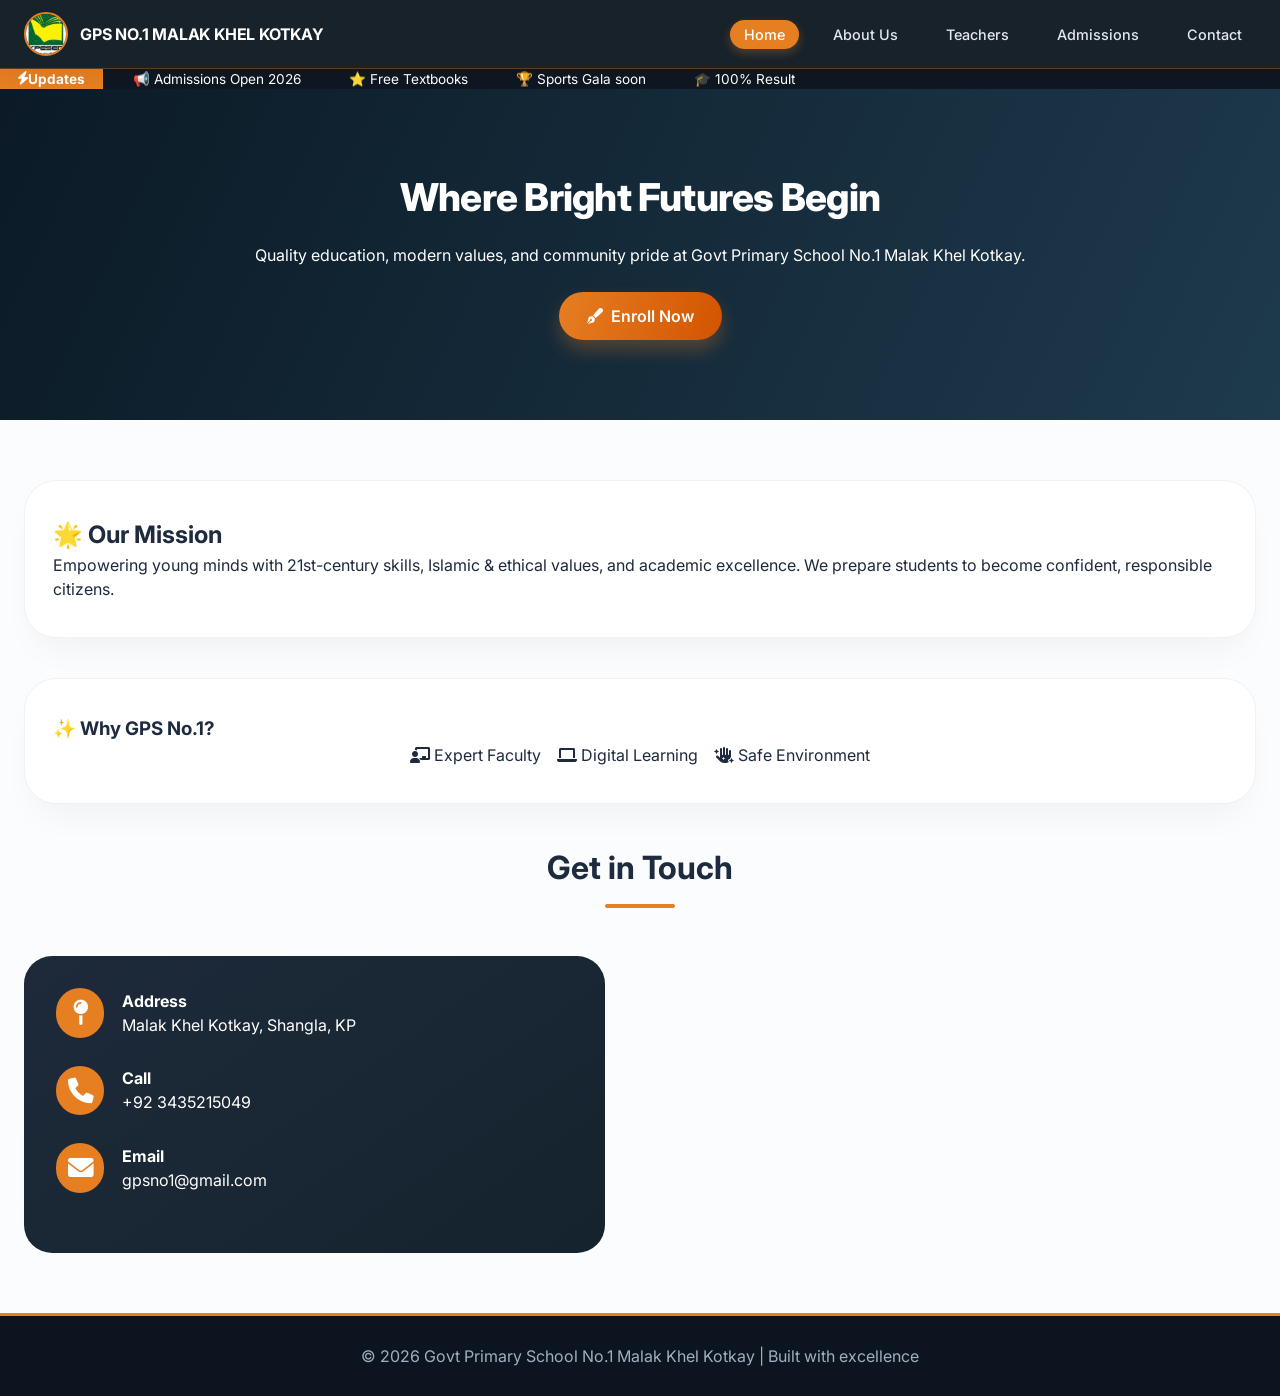
==== index.html @ 8ffb6d35 "Add files via upload" ====
<!DOCTYPE html>
<html lang="en">
<head>
    <meta charset="UTF-8">
    <meta name="viewport" content="width=device-width, initial-scale=1.0, viewport-fit=cover">
    <title>GPS No.1 Malak Khel | Home</title>
    <link rel="stylesheet" href="style.css">
    <link rel="stylesheet" href="https://cdnjs.cloudflare.com/ajax/libs/font-awesome/6.0.0/css/all.min.css">
</head>
<body>

<nav class="navbar">
    <div class="logo-flex">
        <img src="logo.png" alt="Logo" class="logo-img" onerror="this.src='https://placehold.co/45x45?text=GPS'">
        <span class="logo-text">GPS NO.1 MALAK KHEL KOTKAY</span>
    </div>
    <div class="mobile-toggle" onclick="toggleMenu()"><i class="fas fa-bars"></i></div>
    <ul class="nav-links" id="navMenu">
        <li class="active"><a href="index.html">Home</a></li>
        <li><a href="about.html">About Us</a></li>
        <li><a href="teachers.html">Teachers</a></li>
        <li><a href="admission.html">Admissions</a></li>
        <li><a href="#contact">Contact</a></li>
    </ul>
</nav>

<div class="ticker-wrap"><div class="ticker-title"><i class="fas fa-bolt"></i> Updates</div><div class="ticker-content"><div class="ticker-text"><span>📢 Admissions Open 2026</span><span>⭐ Free Textbooks</span><span>🏆 Sports Gala soon</span><span>🎓 100% Result</span></div></div></div>

<header class="hero-global">
    <h1>Where Bright Futures Begin</h1>
    <p>Quality education, modern values, and community pride at Govt Primary School No.1 Malak Khel Kotkay.</p>
    <a href="admission.html" class="cta-btn"><i class="fas fa-pen-fancy"></i> Enroll Now</a>
</header>

<main class="section-container">
    <div class="welcome-box"><h2>🌟 Our Mission</h2><p>Empowering young minds with 21st-century skills, Islamic & ethical values, and academic excellence. We prepare students to become confident, responsible citizens.</p></div>
    <div class="welcome-box"><h3>✨ Why GPS No.1?</h3><div style="display:flex; flex-wrap:wrap; gap:16px; justify-content:center"><p><i class="fas fa-chalkboard-user"></i> Expert Faculty</p><p><i class="fas fa-laptop"></i> Digital Learning</p><p><i class="fas fa-hand-sparkles"></i> Safe Environment</p></div></div>

    <section id="contact"><h2 class="section-title">Get in Touch</h2>
    <div class="contact-container">
        <div class="contact-info"><div class="info-item"><i class="fas fa-map-pin"></i><div><h4>Address</h4><p>Malak Khel Kotkay, Shangla, KP</p></div></div><div class="info-item"><i class="fas fa-phone"></i><div><h4>Call</h4><p>+92 3435215049</p></div></div><div class="info-item"><i class="fas fa-envelope"></i><div><h4>Email</h4><p>gpsno1@gmail.com</p></div></div></div>
        <div class="contact-map"><iframe src="https://maps.google.com/maps?q=Malak%20Khel%20Kotkay,%20Shangla&t=&z=13&output=embed" width="100%" height="100%" style="border:0;" loading="lazy"></iframe></div>
    </div></section>
</main>
<footer><p>© 2026 Govt Primary School No.1 Malak Khel Kotkay | Built with excellence</p></footer>
<script>function toggleMenu(){document.getElementById('navMenu').classList.toggle('active');}</script>
</body>
</html>
---- style.css ----
/* ========== GLOBAL RESET & VARIABLES ========== */
@import url('https://fonts.googleapis.com/css2?family=Inter:opsz,wght@14..32,300;14..32,400;14..32,500;14..32,600;14..32,700&display=swap');

* {
    margin: 0;
    padding: 0;
    box-sizing: border-box;
}

body {
    font-family: 'Inter', sans-serif;
    background-color: #fbfcfd;
    color: #1e2a3e;
    line-height: 1.5;
    scroll-behavior: smooth;
}

/* ========== MODERN NAVBAR (STICKY, GLASS) ========== */
.navbar {
    display: flex;
    justify-content: space-between;
    align-items: center;
    background: rgba(15, 25, 35, 0.96);
    backdrop-filter: blur(12px);
    padding: 12px 24px;
    position: sticky;
    top: 0;
    z-index: 1000;
    border-bottom: 1px solid rgba(230, 126, 34, 0.3);
    box-shadow: 0 6px 18px rgba(0,0,0,0.05);
}

.logo-flex {
    display: flex;
    align-items: center;
    gap: 12px;
}

.logo-img {
    height: 44px;
    width: 44px;
    border-radius: 50%;
    object-fit: cover;
    border: 2px solid #e67e22;
    background: white;
}

.logo-text {
    font-weight: 700;
    font-size: 1rem;
    color: white;
    letter-spacing: -0.2px;
}

.nav-links {
    list-style: none;
    display: flex;
    gap: 20px;
}

.nav-links a {
    color: #e2e8f0;
    text-decoration: none;
    font-weight: 500;
    font-size: 0.9rem;
    padding: 6px 14px;
    border-radius: 40px;
    transition: all 0.2s ease;
}

.nav-links a:hover,
.nav-links li.active a {
    background: #e67e22;
    color: white;
    box-shadow: 0 4px 10px rgba(230,126,34,0.3);
}

.mobile-toggle {
    display: none;
    font-size: 1.7rem;
    color: white;
    cursor: pointer;
}

@media (max-width: 780px) {
    .navbar { padding: 12px 20px; }
    .mobile-toggle { display: block; }
    .nav-links {
        display: none;
        flex-direction: column;
        width: 100%;
        background: #0f1922;
        position: absolute;
        top: 68px;
        left: 0;
        padding: 20px;
        gap: 15px;
        border-radius: 0 0 24px 24px;
        backdrop-filter: blur(16px);
        border-top: 1px solid #e67e22;
    }
    .nav-links.active { display: flex; }
    .logo-text { font-size: 0.85rem; }
}

/* ========== GLOBAL HERO ========== */
.hero-global {
    background: linear-gradient(115deg, #0b1a26 0%, #1e3a4d 100%), url('https://images.unsplash.com/photo-1509062522246-3755977927d7?auto=format&fit=crop&w=1350&q=80');
    background-size: cover;
    background-blend-mode: overlay;
    padding: 80px 20px;
    text-align: center;
    color: white;
}

.hero-global h1 {
    font-size: 2.4rem;
    font-weight: 800;
    letter-spacing: -0.02em;
    margin-bottom: 16px;
}

@media (max-width: 640px) {
    .hero-global h1 { font-size: 1.9rem; }
}

/* ========== BUTTONS & CARDS ========== */
.cta-btn {
    display: inline-flex;
    align-items: center;
    gap: 8px;
    background: linear-gradient(105deg, #e67e22, #d35400);
    padding: 12px 28px;
    border-radius: 60px;
    font-weight: 600;
    color: white;
    text-decoration: none;
    margin-top: 25px;
    transition: 0.2s;
    box-shadow: 0 10px 18px rgba(230,126,34,0.3);
}

.cta-btn:hover {
    transform: translateY(-3px);
    box-shadow: 0 20px 25px -8px rgba(230,126,34,0.5);
}

.section-container {
    max-width: 1280px;
    margin: 0 auto;
    padding: 60px 24px;
}

.welcome-box {
    background: white;
    border-radius: 32px;
    padding: 36px 28px;
    box-shadow: 0 20px 35px -12px rgba(0,0,0,0.05);
    margin-bottom: 40px;
    transition: 0.2s;
    border: 1px solid #edf2f7;
}

.section-title {
    font-size: 2rem;
    font-weight: 700;
    text-align: center;
    margin-bottom: 48px;
    position: relative;
}

.section-title:after {
    content: '';
    display: block;
    width: 70px;
    height: 4px;
    background: #e67e22;
    margin: 12px auto 0;
    border-radius: 4px;
}

/* CONTACT */
.contact-container {
    display: flex;
    gap: 30px;
    flex-wrap: wrap;
}
.contact-info {
    flex: 1;
    background: linear-gradient(145deg, #1e2a3a, #15232e);
    padding: 32px;
    border-radius: 28px;
    color: white;
}
.contact-map {
    flex: 1.2;
    border-radius: 28px;
    overflow: hidden;
    min-height: 280px;
}
.info-item {
    display: flex;
    gap: 18px;
    margin-bottom: 28px;
    align-items: center;
}
.info-item i {
    font-size: 1.6rem;
    background: #e67e22;
    padding: 12px;
    border-radius: 60px;
    width: 48px;
    text-align: center;
}

/* TICKER */
.ticker-wrap {
    display: flex;
    background: #0f1722;
    color: white;
    overflow: hidden;
    font-size: 0.85rem;
}
.ticker-title {
    background: #e67e22;
    padding: 0 18px;
    display: flex;
    align-items: center;
    font-weight: bold;
}
.ticker-text {
    white-space: nowrap;
    animation: scrollTicker 22s linear infinite;
    padding-left: 30px;
}
.ticker-text span { margin-right: 48px; }
@keyframes scrollTicker {
    0% { transform: translateX(0); }
    100% { transform: translateX(-50%); }
}

footer {
    background: #0c151f;
    color: #a0afc0;
    text-align: center;
    padding: 28px;
    border-top: 3px solid #e67e22;
}
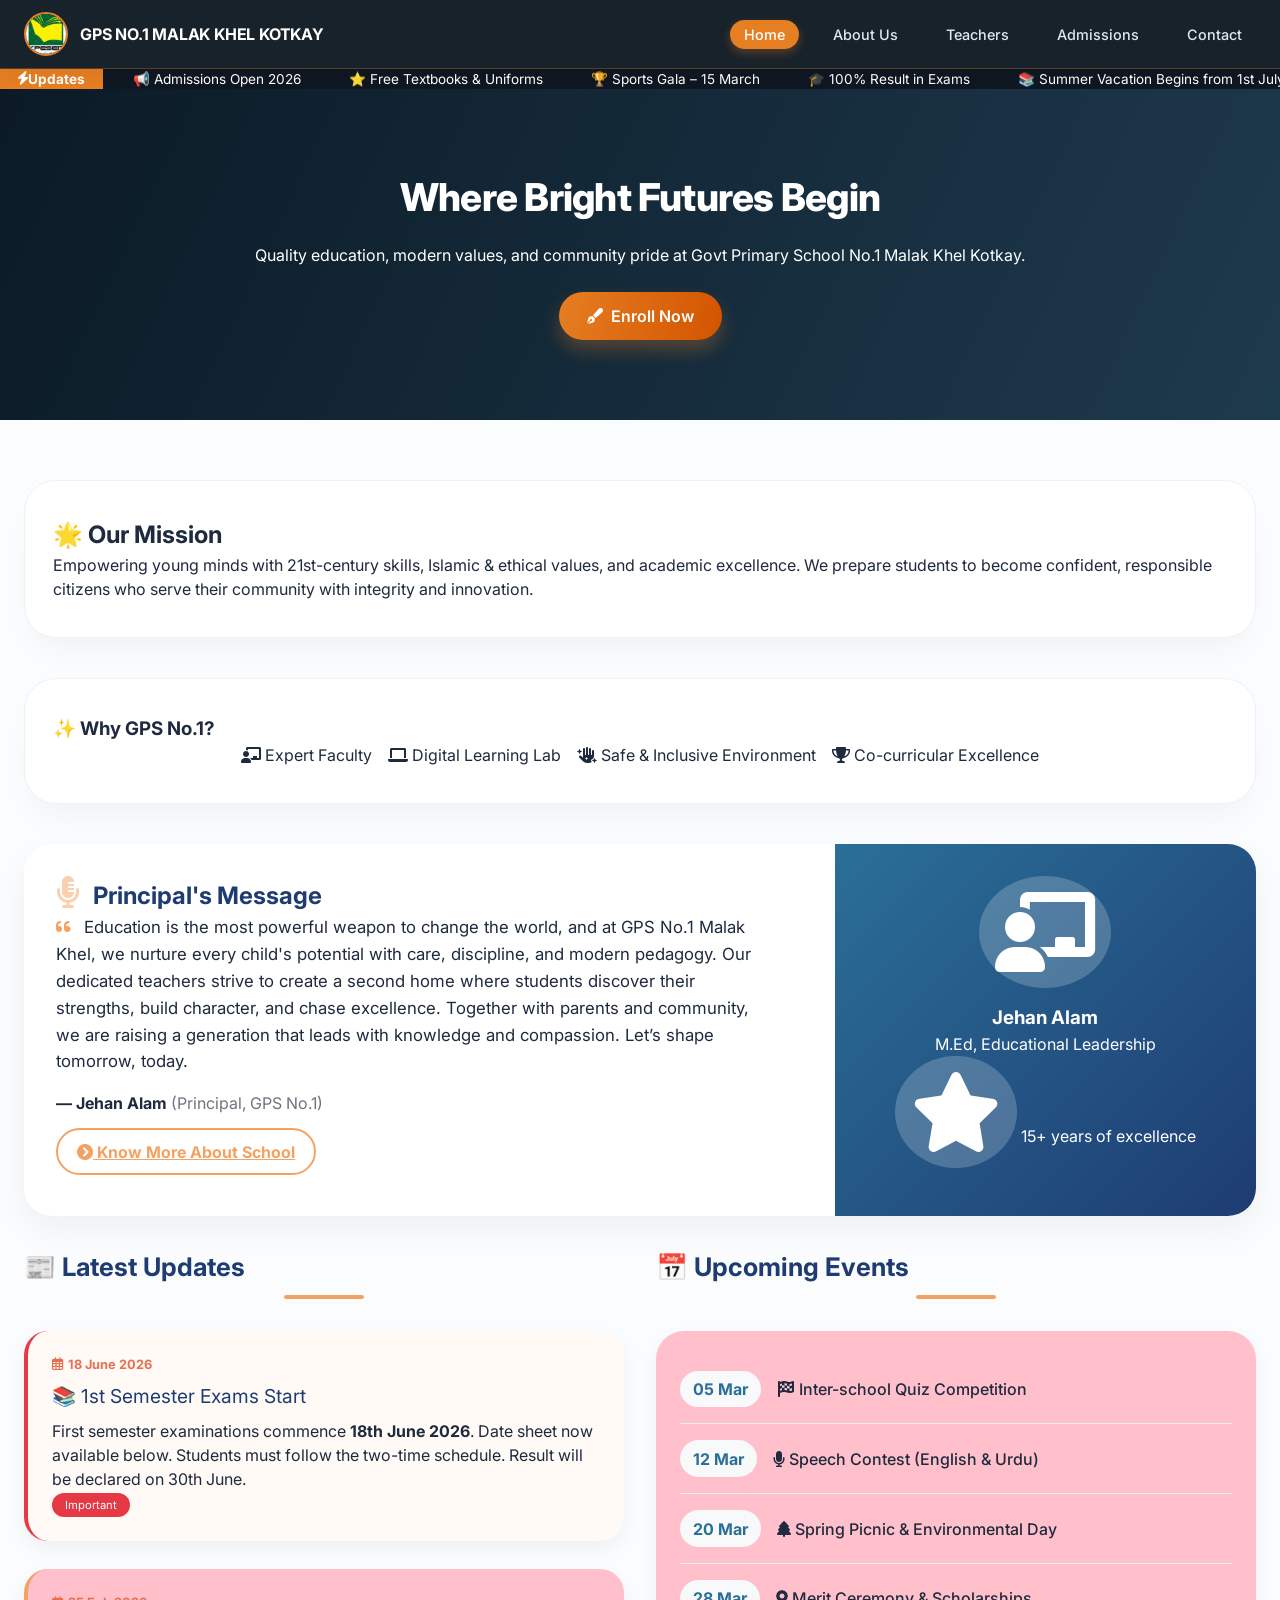
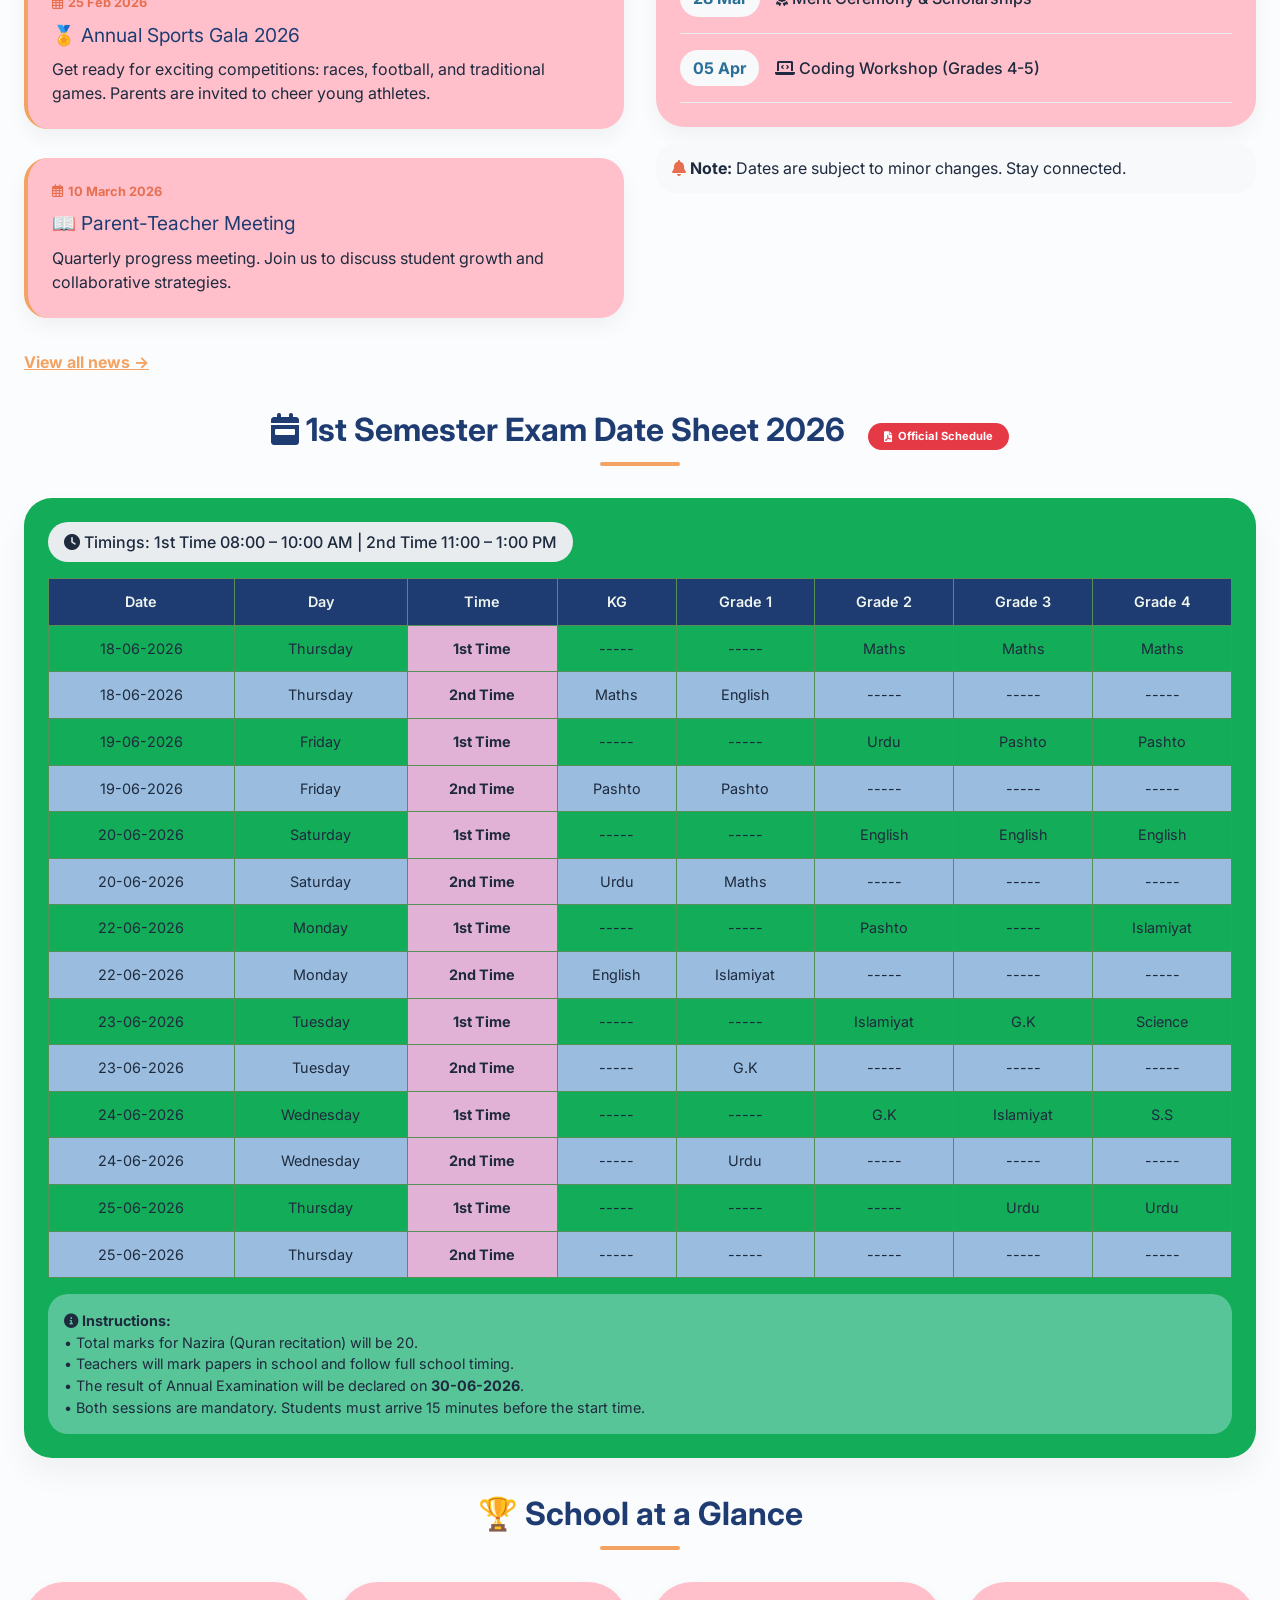
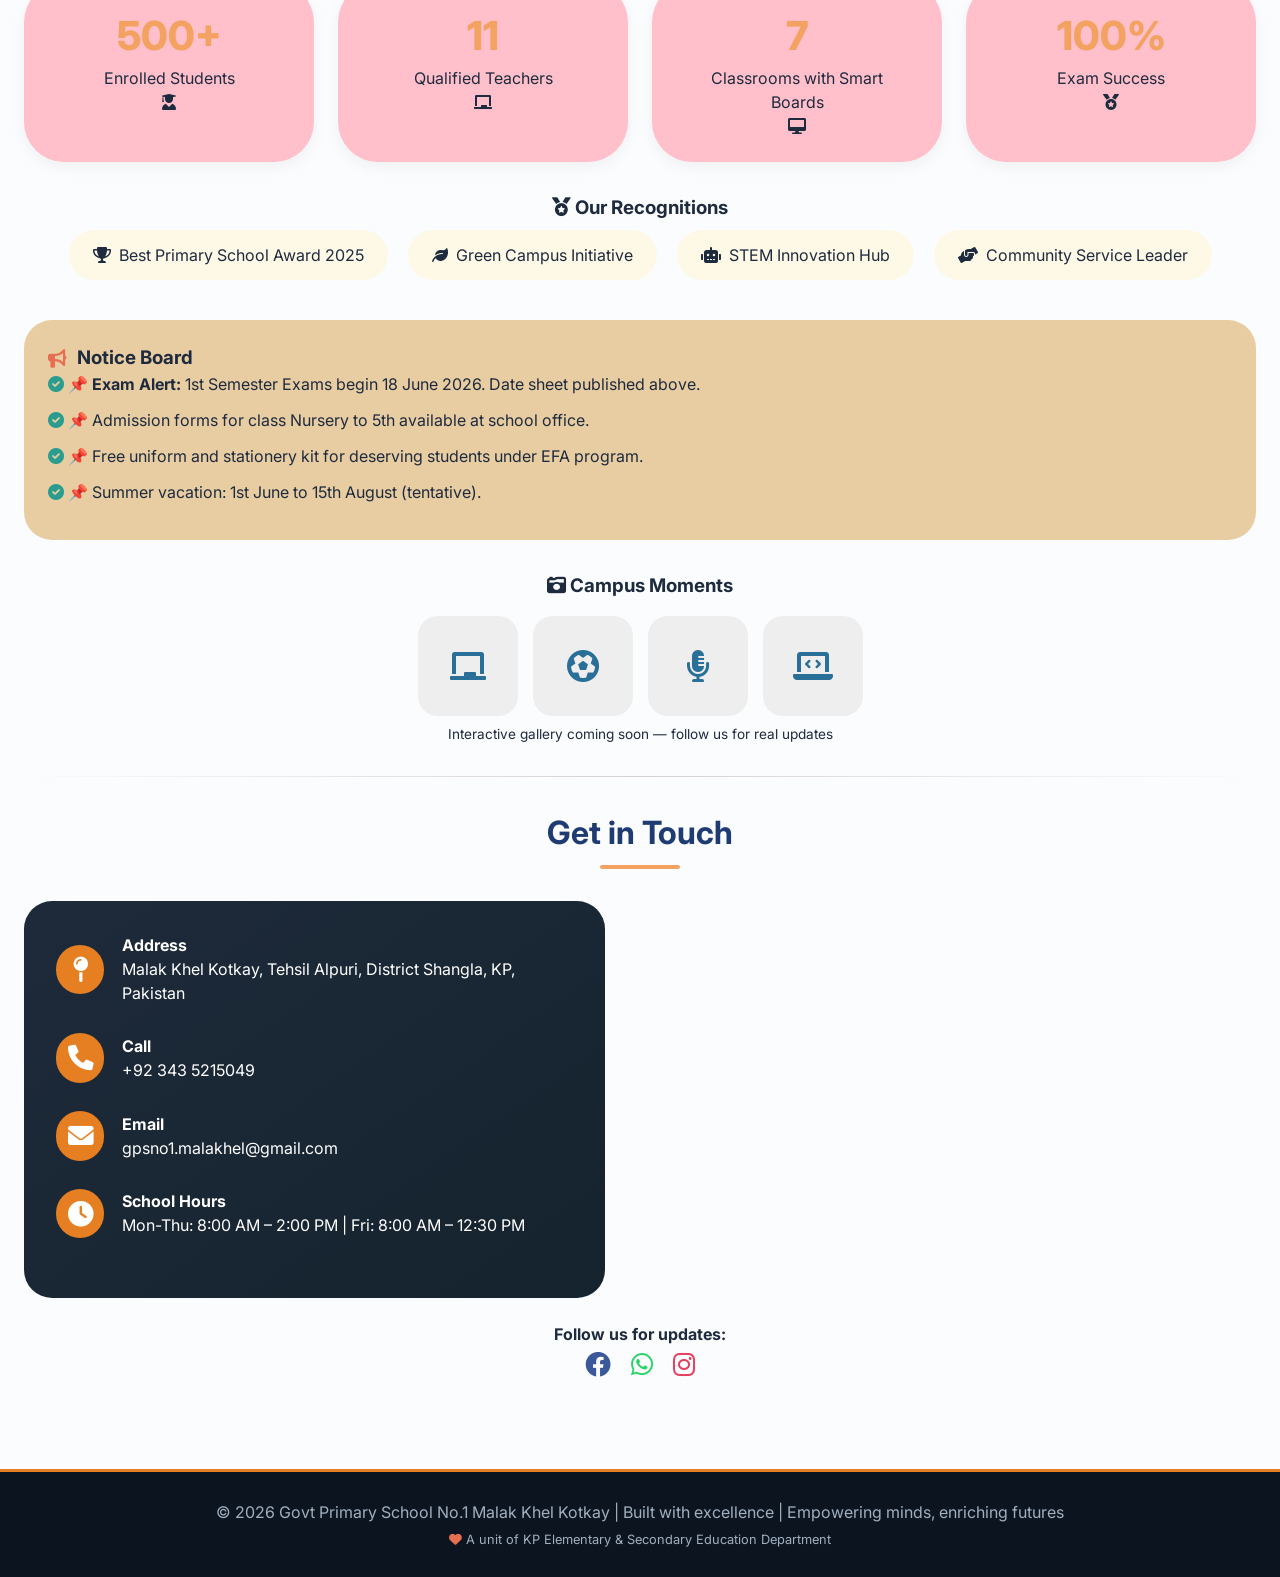
==== commit 5381bfab: "Add files via upload" ====
--- a/index.html
+++ b/index.html
@@ -3,9 +3,245 @@
 <head>
     <meta charset="UTF-8">
     <meta name="viewport" content="width=device-width, initial-scale=1.0, viewport-fit=cover">
-    <title>GPS No.1 Malak Khel | Home</title>
+    <title>GPS No.1 Malak Khel | Date Sheet & Updates</title>
     <link rel="stylesheet" href="style.css">
     <link rel="stylesheet" href="https://cdnjs.cloudflare.com/ajax/libs/font-awesome/6.0.0/css/all.min.css">
+    <style>
+        /* Additional styles to enhance new sections while respecting existing style.css */
+        .section-title {
+            font-size: 2rem;
+            text-align: center;
+            margin-bottom: 2rem;
+            color: #1e3c72;
+            position: relative;
+            padding-bottom: 0.75rem;
+        }
+        .section-title:after {
+            content: '';
+            position: absolute;
+            bottom: 0;
+            left: 50%;
+            transform: translateX(-50%);
+            width: 80px;
+            height: 4px;
+            background: #f4a261;
+            border-radius: 2px;
+        }
+        .principal-grid {
+            display: flex;
+            flex-wrap: wrap;
+            gap: 2rem;
+            background: #fff;
+            border-radius: 28px;
+            box-shadow: 0 15px 35px rgba(0,0,0,0.05);
+            overflow: hidden;
+            margin: 2rem 0;
+        }
+        .principal-message {
+            flex: 2;
+            padding: 2rem;
+        }
+        .principal-img {
+            flex: 1;
+            background: linear-gradient(135deg, #2a6f97, #1e3c72);
+            display: flex;
+            flex-direction: column;
+            align-items: center;
+            justify-content: center;
+            padding: 2rem;
+            text-align: center;
+            color: white;
+        }
+        .principal-img i {
+            font-size: 5rem;
+            margin-bottom: 1rem;
+            background: rgba(255,255,255,0.2);
+            padding: 1rem;
+            border-radius: 50%;
+        }
+        .quote-icon {
+            font-size: 2rem;
+            color: #f4a261;
+            opacity: 0.5;
+            margin-right: 0.5rem;
+        }
+        .news-grid {
+            display: grid;
+            grid-template-columns: repeat(auto-fit, minmax(280px, 1fr));
+            gap: 1.8rem;
+            margin: 2rem 0;
+        }
+        .news-card {
+            background: pink;
+            border-radius: 24px;
+            padding: 1.5rem;
+            box-shadow: 0 8px 20px rgba(0,0,0,0.05);
+            transition: transform 0.2s ease;
+            border-left: 4px solid #f4a261;
+        }
+        .news-card:hover {
+            transform: translateY(-5px);
+        }
+        .news-date {
+            font-size: 0.8rem;
+            color: #e76f51;
+            font-weight: bold;
+            margin-bottom: 0.5rem;
+            display: flex;
+            align-items: center;
+            gap: 0.3rem;
+        }
+        .news-title {
+            font-size: 1.2rem;
+            margin: 0.5rem 0;
+            color: #1e3c72;
+        }
+        .event-list {
+            background: pink;
+            border-radius: 28px;
+            padding: 1.5rem;
+            box-shadow: 0 8px 20px rgba(0,0,0,0.05);
+        }
+        .event-item {
+            display: flex;
+            gap: 1rem;
+            padding: 1rem 0;
+            border-bottom: 1px solid #e9ecef;
+            align-items: center;
+        }
+        .event-date {
+            min-width: 70px;
+            background: #f8f9fa;
+            padding: 0.4rem 0.8rem;
+            border-radius: 40px;
+            font-weight: bold;
+            color: #2a6f97;
+            text-align: center;
+        }
+        .event-name {
+            font-weight: 500;
+        }
+        .stats-container {
+            display: flex;
+            flex-wrap: wrap;
+            justify-content: space-around;
+            gap: 1.5rem;
+            margin: 2rem 0;
+            text-align: center;
+        }
+        .stat-card {
+            background: pink;
+            border-radius: 40px;
+            padding: 1.5rem 2rem;
+            flex: 1;
+            min-width: 140px;
+            box-shadow: 0 5px 15px rgba(0,0,0,0.05);
+            transition: all 0.2s;
+        }
+        .stat-number {
+            font-size: 2.5rem;
+            font-weight: 800;
+            color: #f4a261;
+        }
+        .achievements-badge {
+            background: #fef9e6;
+            padding: 0.8rem 1.5rem;
+            border-radius: 60px;
+            display: inline-flex;
+            align-items: center;
+            gap: 0.5rem;
+            margin: 0.5rem;
+        }
+        .two-columns {
+            display: grid;
+            grid-template-columns: 1fr 1fr;
+            gap: 2rem;
+            margin: 2rem 0;
+        }
+        @media (max-width: 768px) {
+            .two-columns {
+                grid-template-columns: 1fr;
+            }
+            .principal-grid {
+                flex-direction: column;
+            }
+            .stat-card {
+                padding: 1rem;
+            }
+        }
+        .btn-outline {
+            background: transparent;
+            border: 2px solid #f4a261;
+            color: #f4a261;
+            padding: 0.6rem 1.2rem;
+            border-radius: 40px;
+            font-weight: bold;
+            transition: 0.2s;
+            display: inline-block;
+            margin-top: 0.8rem;
+        }
+        .btn-outline:hover {
+            background: #f4a261;
+            color: white;
+        }
+        hr.divider {
+            margin: 2rem 0;
+            border: 0;
+            height: 1px;
+            background: linear-gradient(to right, transparent, #d6d0d0, transparent);
+        }
+        /* Date Sheet Table Styles */
+        .datesheet-container {
+            background: rgb(19, 172, 88);
+            border-radius: 28px;
+            padding: 1.5rem;
+            box-shadow: 0 15px 30px rgba(0,0,0,0.05);
+            overflow-x: auto;
+            margin: 2rem 0;
+        }
+        .datesheet-table {
+            width: 100%;
+            border-collapse: collapse;
+            font-size: 0.9rem;
+            min-width: 700px;
+        }
+        .datesheet-table th, .datesheet-table td {
+            border: 1px solid #539156;
+            padding: 12px 8px;
+            text-align: center;
+            vertical-align: middle;
+        }
+        .datesheet-table th {
+            background: #1e3c72;
+            color: rgb(239, 245, 239);
+            font-weight: 600;
+        }
+        .datesheet-table tr:nth-child(even) {
+            background: #99bcdf;
+        }
+        .time-slot {
+            background: #e2b2d6;
+            font-weight: bold;
+        }
+        .exam-note {
+            background: #58c598;
+            padding: 1rem;
+            border-radius: 20px;
+            margin-top: 1rem;
+            font-size: 0.9rem;
+        }
+        .pdf-badge {
+            display: inline-flex;
+            align-items: center;
+            gap: 6px;
+            background: #e63946;
+            color: white;
+            padding: 0.3rem 1rem;
+            border-radius: 40px;
+            font-size: 0.7rem;
+            margin-left: 1rem;
+        }
+    </style>
 </head>
 <body>
 
@@ -24,7 +260,8 @@
     </ul>
 </nav>
 
-<div class="ticker-wrap"><div class="ticker-title"><i class="fas fa-bolt"></i> Updates</div><div class="ticker-content"><div class="ticker-text"><span>📢 Admissions Open 2026</span><span>⭐ Free Textbooks</span><span>🏆 Sports Gala soon</span><span>🎓 100% Result</span></div></div></div>
+<!-- Ticker with exam announcement -->
+<div class="ticker-wrap"><div class="ticker-title"><i class="fas fa-bolt"></i> Updates</div><div class="ticker-content"><div class="ticker-text"><span>📢 Admissions Open 2026</span><span>⭐ Free Textbooks & Uniforms</span><span>🏆 Sports Gala – 15 March</span><span>🎓 100% Result in Exams</span><span>📚 Summer Vacation Begins from 1st July 2026 to 31 July 2026</span><span>📝 1st Semester Exams start 18 June 2026</span><span>📅 Date Sheet Released</span></div></div></div>
 
 <header class="hero-global">
     <h1>Where Bright Futures Begin</h1>
@@ -33,16 +270,193 @@
 </header>
 
 <main class="section-container">
-    <div class="welcome-box"><h2>🌟 Our Mission</h2><p>Empowering young minds with 21st-century skills, Islamic & ethical values, and academic excellence. We prepare students to become confident, responsible citizens.</p></div>
-    <div class="welcome-box"><h3>✨ Why GPS No.1?</h3><div style="display:flex; flex-wrap:wrap; gap:16px; justify-content:center"><p><i class="fas fa-chalkboard-user"></i> Expert Faculty</p><p><i class="fas fa-laptop"></i> Digital Learning</p><p><i class="fas fa-hand-sparkles"></i> Safe Environment</p></div></div>
-
-    <section id="contact"><h2 class="section-title">Get in Touch</h2>
-    <div class="contact-container">
-        <div class="contact-info"><div class="info-item"><i class="fas fa-map-pin"></i><div><h4>Address</h4><p>Malak Khel Kotkay, Shangla, KP</p></div></div><div class="info-item"><i class="fas fa-phone"></i><div><h4>Call</h4><p>+92 3435215049</p></div></div><div class="info-item"><i class="fas fa-envelope"></i><div><h4>Email</h4><p>gpsno1@gmail.com</p></div></div></div>
-        <div class="contact-map"><iframe src="https://maps.google.com/maps?q=Malak%20Khel%20Kotkay,%20Shangla&t=&z=13&output=embed" width="100%" height="100%" style="border:0;" loading="lazy"></iframe></div>
-    </div></section>
+    <!-- Mission & Why Us -->
+    <div class="welcome-box"><h2>🌟 Our Mission</h2><p>Empowering young minds with 21st-century skills, Islamic & ethical values, and academic excellence. We prepare students to become confident, responsible citizens who serve their community with integrity and innovation.</p></div>
+    <div class="welcome-box"><h3>✨ Why GPS No.1?</h3><div style="display:flex; flex-wrap:wrap; gap:16px; justify-content:center"><p><i class="fas fa-chalkboard-user"></i> Expert Faculty</p><p><i class="fas fa-laptop"></i> Digital Learning Lab</p><p><i class="fas fa-hand-sparkles"></i> Safe & Inclusive Environment</p><p><i class="fas fa-trophy"></i> Co-curricular Excellence</p></div></div>
+
+    <!-- Principal's Message -->
+    <div class="principal-grid">
+        <div class="principal-message">
+            <h2 style="color: #1e3c72;"><i class="fas fa-microphone-alt quote-icon"></i> Principal's Message</h2>
+            <p style="font-size: 1.05rem; line-height: 1.6;"><i class="fas fa-quote-left" style="margin-right: 8px; color: #f4a261;"></i> Education is the most powerful weapon to change the world, and at GPS No.1 Malak Khel, we nurture every child's potential with care, discipline, and modern pedagogy. Our dedicated teachers strive to create a second home where students discover their strengths, build character, and chase excellence. Together with parents and community, we are raising a generation that leads with knowledge and compassion. Let’s shape tomorrow, today.</p>
+            <p style="margin-top: 1rem; font-weight: bold;">— Jehan Alam <span style="font-weight: normal; color: #6c757d;">(Principal, GPS No.1)</span></p>
+            <a href="about.html" class="btn-outline"><i class="fas fa-chevron-circle-right"></i> Know More About School</a>
+        </div>
+        <div class="principal-img">
+            <i class="fas fa-chalkboard-user"></i>
+            <h3>Jehan Alam</h3>
+            <p>M.Ed, Educational Leadership</p>
+            <p><i class="fas fa-star"></i> 15+ years of excellence</p>
+        </div>
+    </div>
+
+    <!-- Two columns: Latest News + Upcoming Events -->
+    <div class="two-columns">
+        <div>
+            <h2 class="section-title" style="text-align: left; font-size: 1.6rem;">📰 Latest Updates</h2>
+            <div class="news-grid" style="grid-template-columns: 1fr;">
+                <div class="news-card" style="border-left-color: #e63946; background: #fffaf5;">
+                    <div class="news-date"><i class="far fa-calendar-alt"></i> 18 June 2026</div>
+                    <div class="news-title">📚 1st Semester Exams Start</div>
+                    <p>First semester examinations commence <strong>18th June 2026</strong>. Date sheet now available below. Students must follow the two-time schedule. Result will be declared on 30th June.</p>
+                    <span style="display: inline-block; background: #e63946; color: white; padding: 0.2rem 0.8rem; border-radius: 20px; font-size: 0.7rem;">Important</span>
+                </div>
+                <div class="news-card">
+                    <div class="news-date"><i class="far fa-calendar-alt"></i> 25 Feb 2026</div>
+                    <div class="news-title">🏅 Annual Sports Gala 2026</div>
+                    <p>Get ready for exciting competitions: races, football, and traditional games. Parents are invited to cheer young athletes.</p>
+                </div>
+                <div class="news-card">
+                    <div class="news-date"><i class="far fa-calendar-alt"></i> 10 March 2026</div>
+                    <div class="news-title">📖 Parent-Teacher Meeting</div>
+                    <p>Quarterly progress meeting. Join us to discuss student growth and collaborative strategies.</p>
+                </div>
+            </div>
+            <a href="#" style="color:#f4a261; font-weight:bold;">View all news →</a>
+        </div>
+        <div>
+            <h2 class="section-title" style="text-align: left; font-size: 1.6rem;">📅 Upcoming Events</h2>
+            <div class="event-list">
+                <div class="event-item"><div class="event-date">05 Mar</div><div class="event-name"><i class="fas fa-flag-checkered"></i> Inter-school Quiz Competition</div></div>
+                <div class="event-item"><div class="event-date">12 Mar</div><div class="event-name"><i class="fas fa-microphone"></i> Speech Contest (English & Urdu)</div></div>
+                <div class="event-item"><div class="event-date">20 Mar</div><div class="event-name"><i class="fas fa-tree"></i> Spring Picnic & Environmental Day</div></div>
+                <div class="event-item"><div class="event-date">28 Mar</div><div class="event-name"><i class="fas fa-award"></i> Merit Ceremony & Scholarships</div></div>
+                <div class="event-item"><div class="event-date">05 Apr</div><div class="event-name"><i class="fas fa-laptop-code"></i> Coding Workshop (Grades 4-5)</div></div>
+            </div>
+            <div style="margin-top: 1rem; background:#f8f9fa; border-radius: 20px; padding: 0.8rem 1rem;">
+                <i class="fas fa-bell" style="color:#e76f51;"></i> <strong>Note:</strong> Dates are subject to minor changes. Stay connected.
+            </div>
+        </div>
+    </div>
+
+    <!-- ★ NEW: DATE SHEET SECTION (1st Semester Exam 2026) -->
+    <h2 class="section-title" style="margin-top: 2rem;"><i class="fas fa-calendar-week"></i> 1st Semester Exam Date Sheet 2026 <span class="pdf-badge"><i class="fas fa-file-pdf"></i> Official Schedule</span></h2>
+    <div class="datesheet-container">
+        <div style="margin-bottom: 1rem; font-weight: 500; background: #e9ecef; padding: 0.5rem 1rem; border-radius: 40px; display: inline-block;">
+            <i class="fas fa-clock"></i> Timings: 1st Time 08:00 – 10:00 AM | 2nd Time 11:00 – 1:00 PM
+        </div>
+        <div style="overflow-x: auto;">
+            <table class="datesheet-table">
+                <thead>
+                    <tr>
+                        <th>Date</th><th>Day</th><th>Time</th><th>KG</th><th>Grade 1</th><th>Grade 2</th><th>Grade 3</th><th>Grade 4</th>
+                    </tr>
+                </thead>
+                <tbody>
+                    <tr><td>18-06-2026</td><td>Thursday</td><td class="time-slot">1st Time</td><td>-----</td><td>-----</td><td>Maths</td><td>Maths</td><td>Maths</td></tr>
+                    <tr><td>18-06-2026</td><td>Thursday</td><td class="time-slot">2nd Time</td><td>Maths</td><td>English</td><td>-----</td><td>-----</td><td>-----</td></tr>
+                    <tr><td>19-06-2026</td><td>Friday</td><td class="time-slot">1st Time</td><td>-----</td><td>-----</td><td>Urdu</td><td>Pashto</td><td>Pashto</td></tr>
+                    <tr><td>19-06-2026</td><td>Friday</td><td class="time-slot">2nd Time</td><td>Pashto</td><td>Pashto</td><td>-----</td><td>-----</td><td>-----</td></tr>
+                    <tr><td>20-06-2026</td><td>Saturday</td><td class="time-slot">1st Time</td><td>-----</td><td>-----</td><td>English</td><td>English</td><td>English</td></tr>
+                    <tr><td>20-06-2026</td><td>Saturday</td><td class="time-slot">2nd Time</td><td>Urdu</td><td>Maths</td><td>-----</td><td>-----</td><td>-----</td></tr>
+                    <tr><td>22-06-2026</td><td>Monday</td><td class="time-slot">1st Time</td><td>-----</td><td>-----</td><td>Pashto</td><td>-----</td><td>Islamiyat</td></tr>
+                    <tr><td>22-06-2026</td><td>Monday</td><td class="time-slot">2nd Time</td><td>English</td><td>Islamiyat</td><td>-----</td><td>-----</td><td>-----</td></tr>
+                    <tr><td>23-06-2026</td><td>Tuesday</td><td class="time-slot">1st Time</td><td>-----</td><td>-----</td><td>Islamiyat</td><td>G.K</td><td>Science</td></tr>
+                    <tr><td>23-06-2026</td><td>Tuesday</td><td class="time-slot">2nd Time</td><td>-----</td><td>G.K</td><td>-----</td><td>-----</td><td>-----</td></tr>
+                    <tr><td>24-06-2026</td><td>Wednesday</td><td class="time-slot">1st Time</td><td>-----</td><td>-----</td><td>G.K</td><td>Islamiyat</td><td>S.S</td></tr>
+                    <tr><td>24-06-2026</td><td>Wednesday</td><td class="time-slot">2nd Time</td><td>-----</td><td>Urdu</td><td>-----</td><td>-----</td><td>-----</td></tr>
+                    <tr><td>25-06-2026</td><td>Thursday</td><td class="time-slot">1st Time</td><td>-----</td><td>-----</td><td>-----</td><td>Urdu</td><td>Urdu</td></tr>
+                    <tr><td>25-06-2026</td><td>Thursday</td><td class="time-slot">2nd Time</td><td>-----</td><td>-----</td><td>-----</td><td>-----</td><td>-----</td></tr>
+                </tbody>
+            </table>
+        </div>
+        <div class="exam-note">
+            <i class="fas fa-info-circle"></i> <strong>Instructions:</strong><br>
+            • Total marks for Nazira (Quran recitation) will be 20.<br>
+            • Teachers will mark papers in school and follow full school timing.<br>
+            • The result of Annual Examination will be declared on <strong>30-06-2026</strong>.<br>
+            • Both sessions are mandatory. Students must arrive 15 minutes before the start time.
+        </div>
+    </div>
+
+    <!-- School Highlights & Stats -->
+    <h2 class="section-title">🏆 School at a Glance</h2>
+    <div class="stats-container">
+        <div class="stat-card"><div class="stat-number">500+</div><div>Enrolled Students</div><i class="fas fa-user-graduate"></i></div>
+        <div class="stat-card"><div class="stat-number">11</div><div>Qualified Teachers</div><i class="fas fa-chalkboard"></i></div>
+        <div class="stat-card"><div class="stat-number">7</div><div>Classrooms with Smart Boards</div><i class="fas fa-desktop"></i></div>
+        <div class="stat-card"><div class="stat-number">100%</div><div>Exam Success</div><i class="fas fa-medal"></i></div>
+    </div>
+
+    <!-- Recognitions -->
+    <div style="text-align: center; margin: 2rem 0;">
+        <h3><i class="fas fa-medal"></i> Our Recognitions</h3>
+        <div>
+            <span class="achievements-badge"><i class="fas fa-trophy"></i> Best Primary School Award 2025</span>
+            <span class="achievements-badge"><i class="fas fa-leaf"></i> Green Campus Initiative</span>
+            <span class="achievements-badge"><i class="fas fa-robot"></i> STEM Innovation Hub</span>
+            <span class="achievements-badge"><i class="fas fa-hands-helping"></i> Community Service Leader</span>
+        </div>
+    </div>
+
+    <!-- Notice Board (with exam reminder) -->
+    <div style="background: #e9cda2; border-radius: 28px; padding: 1.5rem; margin: 2rem 0;">
+        <h3 style="display: flex; align-items: center; gap: 10px;"><i class="fas fa-bullhorn" style="color:#e76f51;"></i> Notice Board</h3>
+        <ul style="list-style: none; padding: 0;">
+            <li style="margin-bottom: 12px;"><i class="fas fa-check-circle" style="color:#2a9d8f;"></i> 📌 <strong>Exam Alert:</strong> 1st Semester Exams begin 18 June 2026. Date sheet published above.</li>
+            <li style="margin-bottom: 12px;"><i class="fas fa-check-circle" style="color:#2a9d8f;"></i> 📌 Admission forms for class Nursery to 5th available at school office.</li>
+            <li style="margin-bottom: 12px;"><i class="fas fa-check-circle" style="color:#2a9d8f;"></i> 📌 Free uniform and stationery kit for deserving students under EFA program.</li>
+            <li style="margin-bottom: 12px;"><i class="fas fa-check-circle" style="color:#2a9d8f;"></i> 📌 Summer vacation: 1st June to 15th August (tentative).</li>
+        </ul>
+    </div>
+
+    <!-- Gallery teaser -->
+    <div style="text-align: center; margin: 2rem 0;">
+        <h3><i class="fas fa-camera-retro"></i> Campus Moments</h3>
+        <div style="display: flex; gap: 15px; flex-wrap: wrap; justify-content: center; margin-top: 1rem;">
+            <div style="background: #eee; width: 100px; height: 100px; border-radius: 20px; display: inline-flex; align-items: center; justify-content: center;"><i class="fas fa-chalkboard" style="font-size: 2rem; color:#2a6f97;"></i></div>
+            <div style="background: #eee; width: 100px; height: 100px; border-radius: 20px; display: inline-flex; align-items: center; justify-content: center;"><i class="fas fa-futbol" style="font-size: 2rem; color:#2a6f97;"></i></div>
+            <div style="background: #eee; width: 100px; height: 100px; border-radius: 20px; display: inline-flex; align-items: center; justify-content: center;"><i class="fas fa-microphone-alt" style="font-size: 2rem; color:#2a6f97;"></i></div>
+            <div style="background: #eee; width: 100px; height: 100px; border-radius: 20px; display: inline-flex; align-items: center; justify-content: center;"><i class="fas fa-laptop-code" style="font-size: 2rem; color:#2a6f97;"></i></div>
+        </div>
+        <p style="margin-top: 0.5rem; font-size: 0.85rem;">Interactive gallery coming soon — follow us for real updates</p>
+    </div>
+
+    <hr class="divider">
+
+    <!-- Contact Section -->
+    <section id="contact">
+        <h2 class="section-title">Get in Touch</h2>
+        <div class="contact-container">
+            <div class="contact-info">
+                <div class="info-item"><i class="fas fa-map-pin"></i><div><h4>Address</h4><p>Malak Khel Kotkay, Tehsil Alpuri, District Shangla, KP, Pakistan</p></div></div>
+                <div class="info-item"><i class="fas fa-phone"></i><div><h4>Call</h4><p>+92 343 5215049</p></div></div>
+                <div class="info-item"><i class="fas fa-envelope"></i><div><h4>Email</h4><p>gpsno1.malakhel@gmail.com</p></div></div>
+                <div class="info-item"><i class="fas fa-clock"></i><div><h4>School Hours</h4><p>Mon-Thu: 8:00 AM – 2:00 PM | Fri: 8:00 AM – 12:30 PM</p></div></div>
+            </div>
+            <div class="contact-map"><iframe src="https://maps.google.com/maps?q=Malak%20Khel%20Kotkay,%20Shangla&t=&z=13&output=embed" width="100%" height="100%" style="border:0;" loading="lazy" allowfullscreen></iframe></div>
+        </div>
+    </section>
+
+    <!-- Social Links -->
+    <div style="text-align: center; margin: 1.5rem 0;">
+        <p style="font-weight: bold;">Follow us for updates:</p>
+        <div style="display: flex; gap: 20px; justify-content: center; font-size: 1.6rem;">
+            <a href="#" style="color:#3b5998;"><i class="fab fa-facebook"></i></a>
+            <a href="#" style="color:#25D366;"><i class="fab fa-whatsapp"></i></a>
+            <a href="#" style="color:#E4405F;"><i class="fab fa-instagram"></i></a>
+        </div>
+    </div>
 </main>
-<footer><p>© 2026 Govt Primary School No.1 Malak Khel Kotkay | Built with excellence</p></footer>
-<script>function toggleMenu(){document.getElementById('navMenu').classList.toggle('active');}</script>
+
+<footer>
+    <p>© 2026 Govt Primary School No.1 Malak Khel Kotkay | Built with excellence | Empowering minds, enriching futures</p>
+    <p style="font-size: 0.8rem; margin-top: 6px;"><i class="fas fa-heart" style="color:#e76f51;"></i> A unit of KP Elementary & Secondary Education Department</p>
+</footer>
+
+<script>
+    function toggleMenu() {
+        document.getElementById('navMenu').classList.toggle('active');
+    }
+    document.querySelectorAll('a[href^="#"]').forEach(anchor => {
+        anchor.addEventListener('click', function(e) {
+            const target = document.querySelector(this.getAttribute('href'));
+            if (target && this.getAttribute('href') !== '#') {
+                e.preventDefault();
+                target.scrollIntoView({ behavior: 'smooth' });
+            }
+        });
+    });
+</script>
 </body>
 </html>
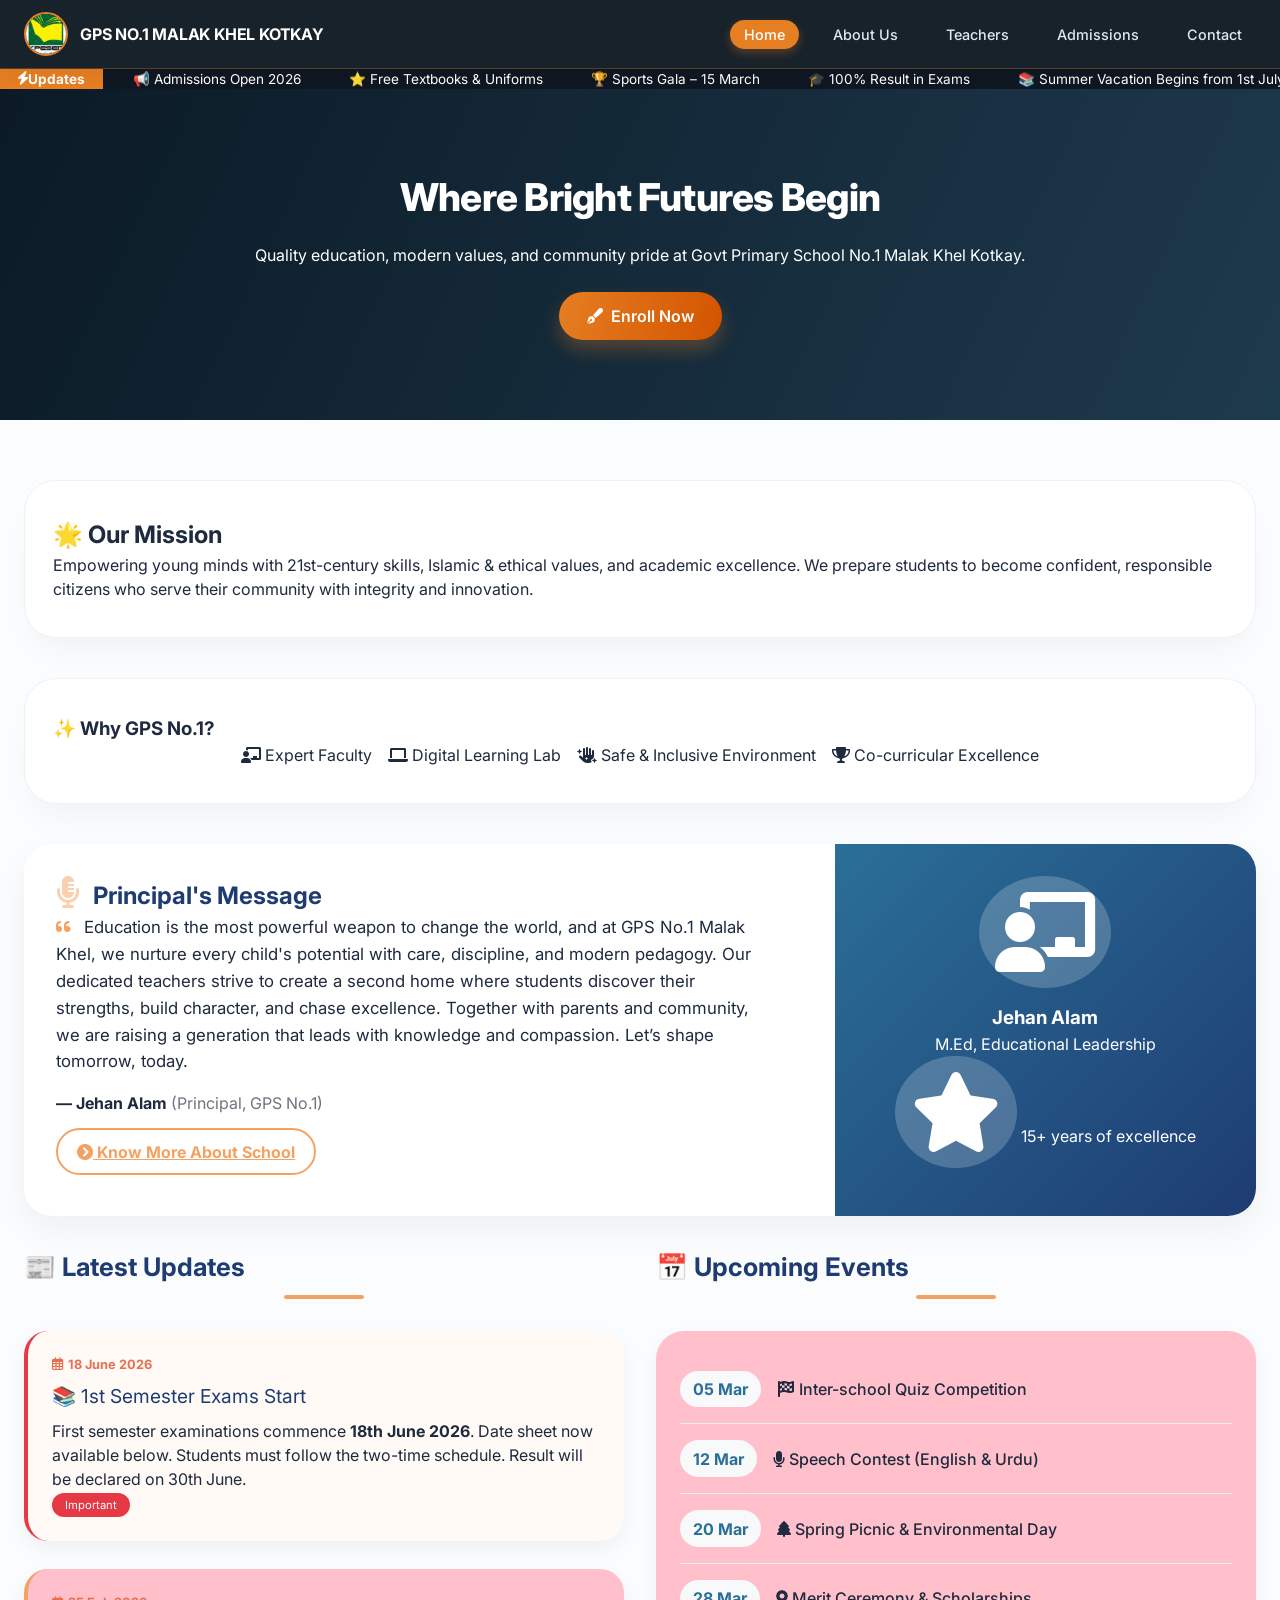
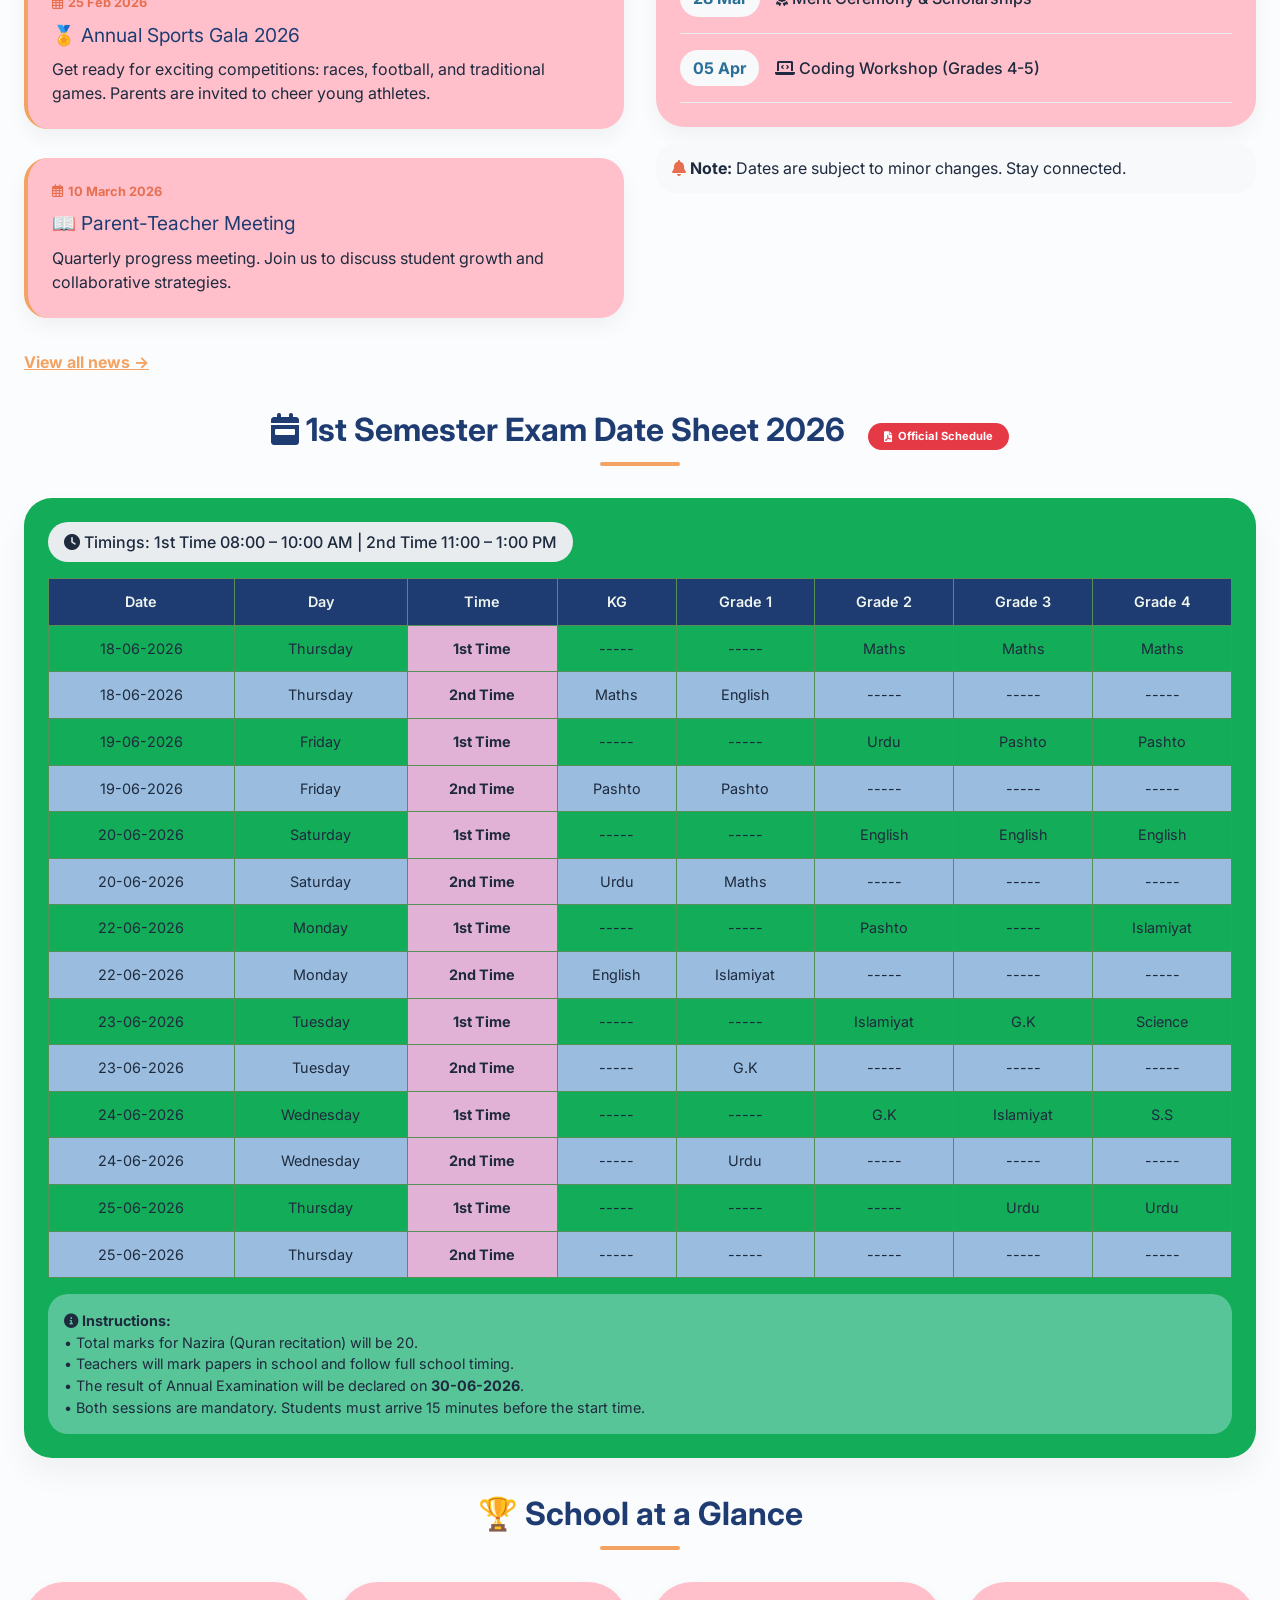
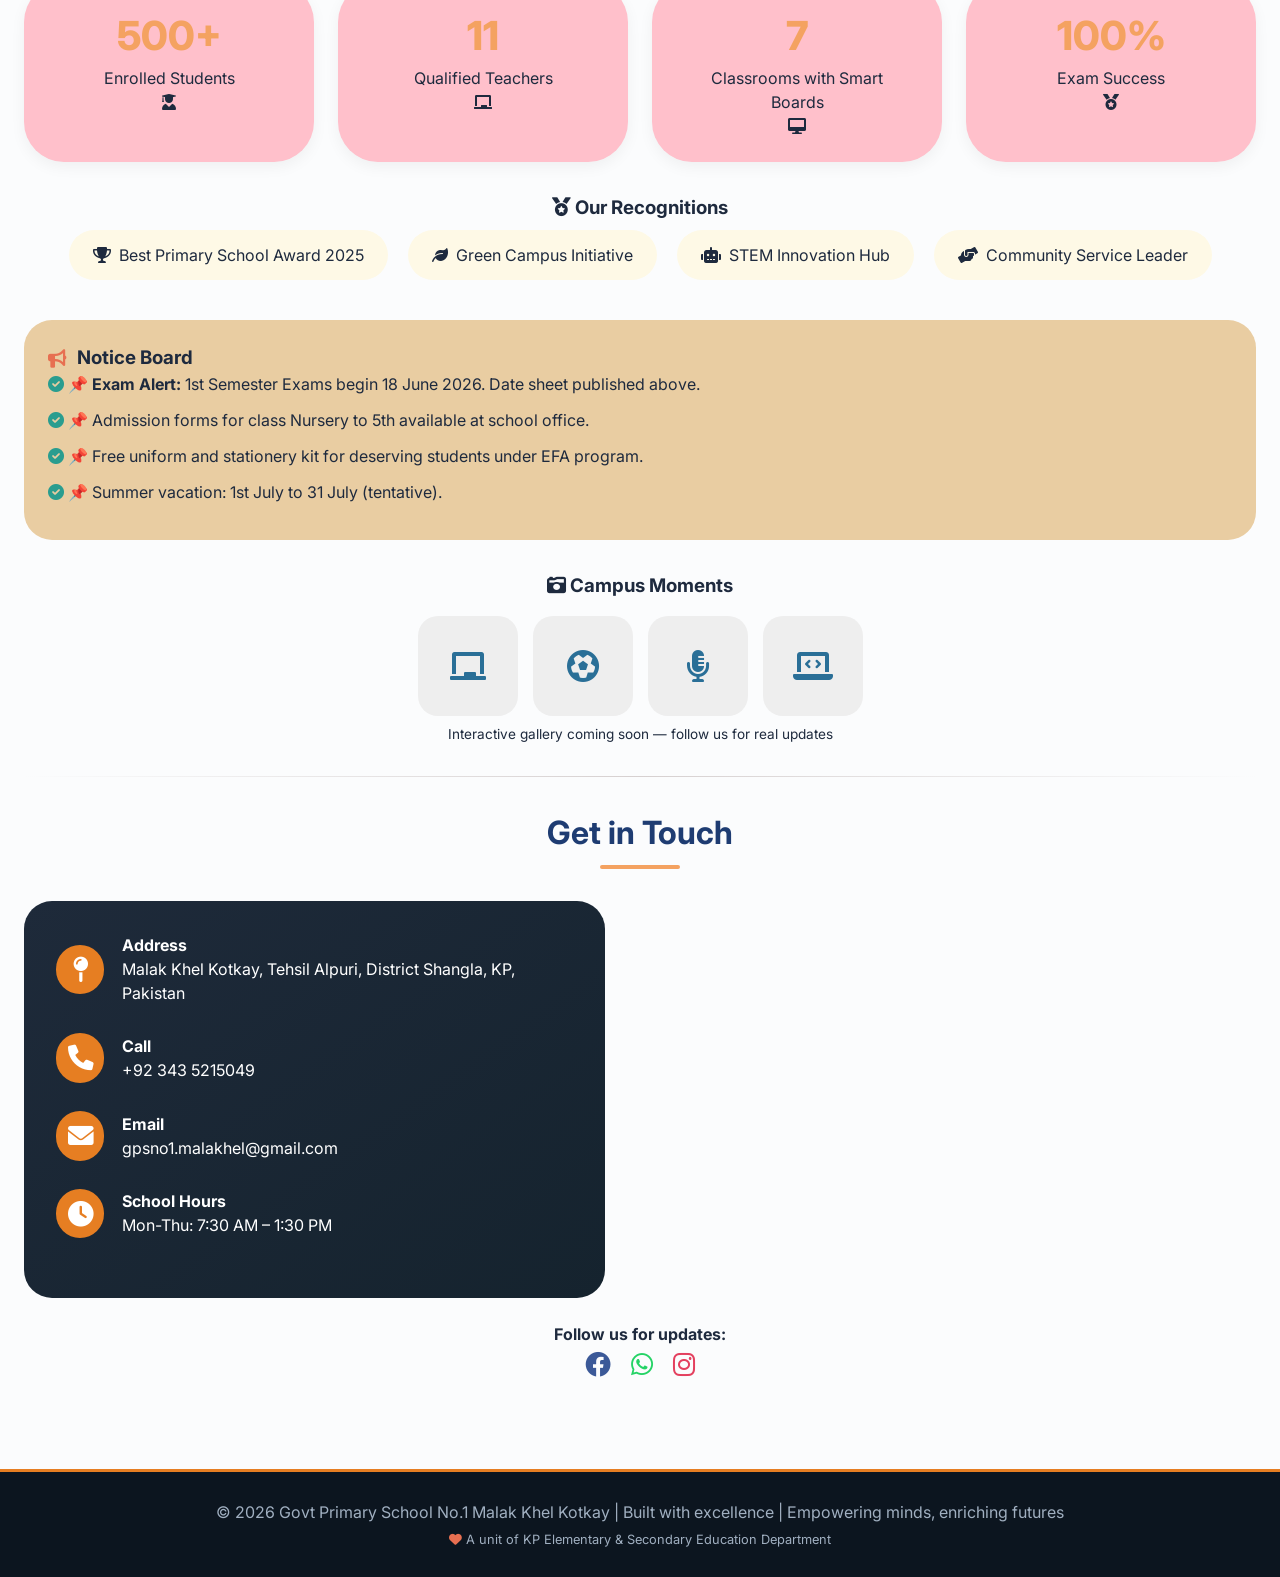
==== commit 31b8ee01: "Update print statement from 'Hello' to 'Goodbye'" ====
--- a/index.html
+++ b/index.html
@@ -396,7 +396,7 @@
             <li style="margin-bottom: 12px;"><i class="fas fa-check-circle" style="color:#2a9d8f;"></i> 📌 <strong>Exam Alert:</strong> 1st Semester Exams begin 18 June 2026. Date sheet published above.</li>
             <li style="margin-bottom: 12px;"><i class="fas fa-check-circle" style="color:#2a9d8f;"></i> 📌 Admission forms for class Nursery to 5th available at school office.</li>
             <li style="margin-bottom: 12px;"><i class="fas fa-check-circle" style="color:#2a9d8f;"></i> 📌 Free uniform and stationery kit for deserving students under EFA program.</li>
-            <li style="margin-bottom: 12px;"><i class="fas fa-check-circle" style="color:#2a9d8f;"></i> 📌 Summer vacation: 1st June to 15th August (tentative).</li>
+            <li style="margin-bottom: 12px;"><i class="fas fa-check-circle" style="color:#2a9d8f;"></i> 📌 Summer vacation: 1st July to 31 July (tentative).</li>
         </ul>
     </div>
 
@@ -422,7 +422,7 @@
                 <div class="info-item"><i class="fas fa-map-pin"></i><div><h4>Address</h4><p>Malak Khel Kotkay, Tehsil Alpuri, District Shangla, KP, Pakistan</p></div></div>
                 <div class="info-item"><i class="fas fa-phone"></i><div><h4>Call</h4><p>+92 343 5215049</p></div></div>
                 <div class="info-item"><i class="fas fa-envelope"></i><div><h4>Email</h4><p>gpsno1.malakhel@gmail.com</p></div></div>
-                <div class="info-item"><i class="fas fa-clock"></i><div><h4>School Hours</h4><p>Mon-Thu: 8:00 AM – 2:00 PM | Fri: 8:00 AM – 12:30 PM</p></div></div>
+                <div class="info-item"><i class="fas fa-clock"></i><div><h4>School Hours</h4><p>Mon-Thu: 7:30 AM – 1:30 PM</p></div></div>
             </div>
             <div class="contact-map"><iframe src="https://maps.google.com/maps?q=Malak%20Khel%20Kotkay,%20Shangla&t=&z=13&output=embed" width="100%" height="100%" style="border:0;" loading="lazy" allowfullscreen></iframe></div>
         </div>
@@ -459,4 +459,4 @@
     });
 </script>
 </body>
-</html>+</html>
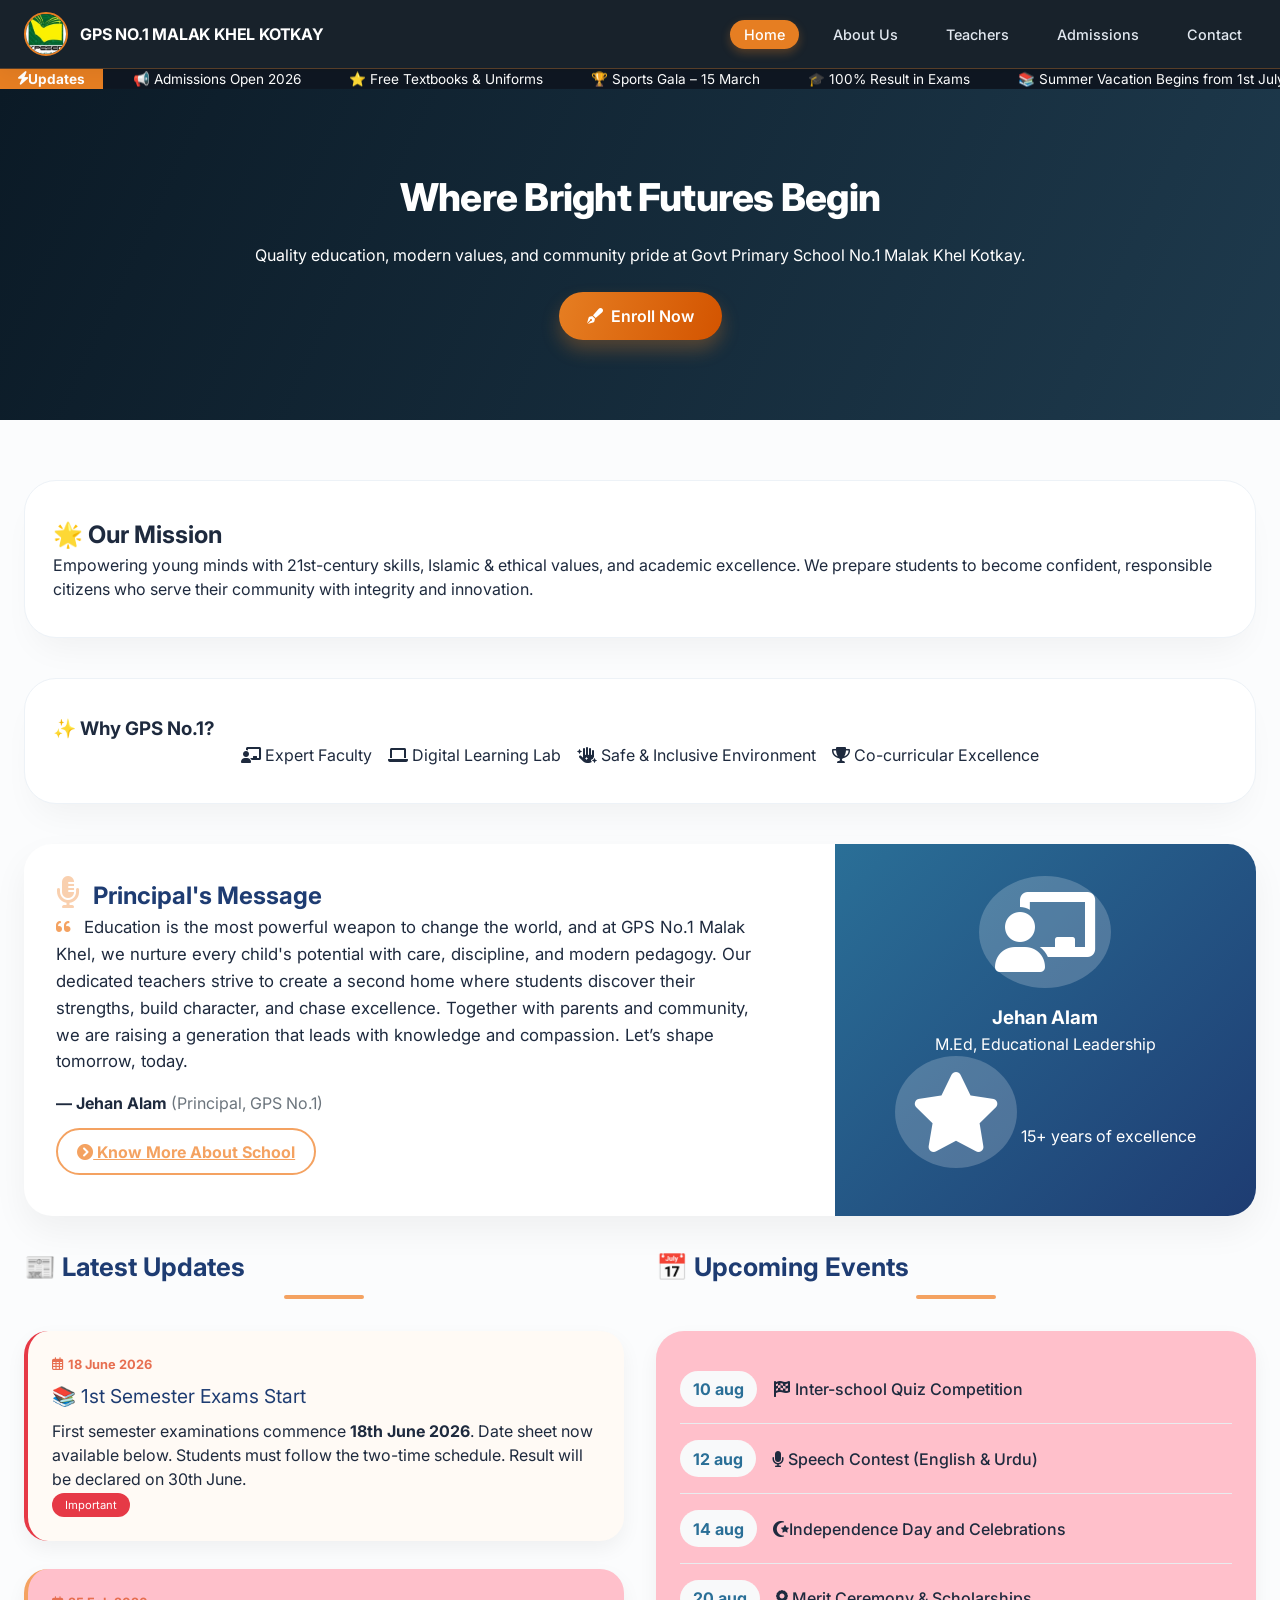
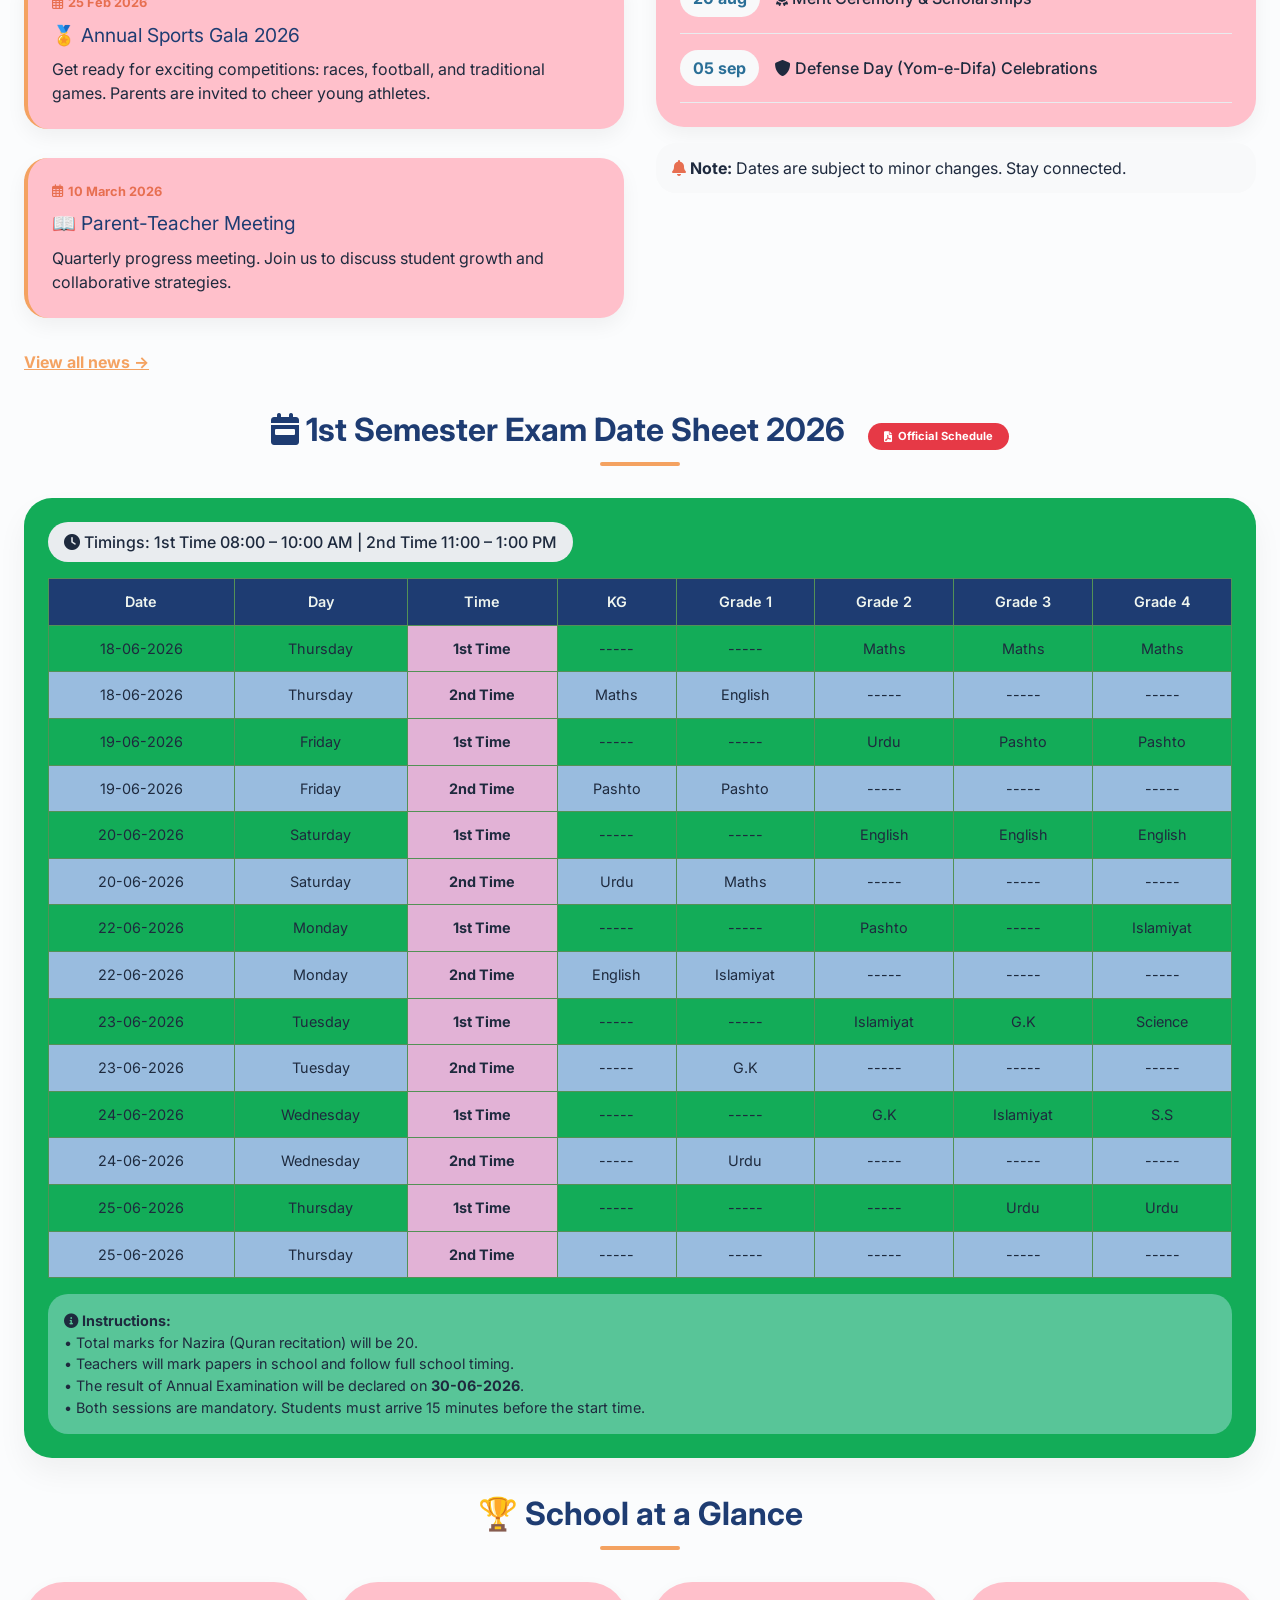
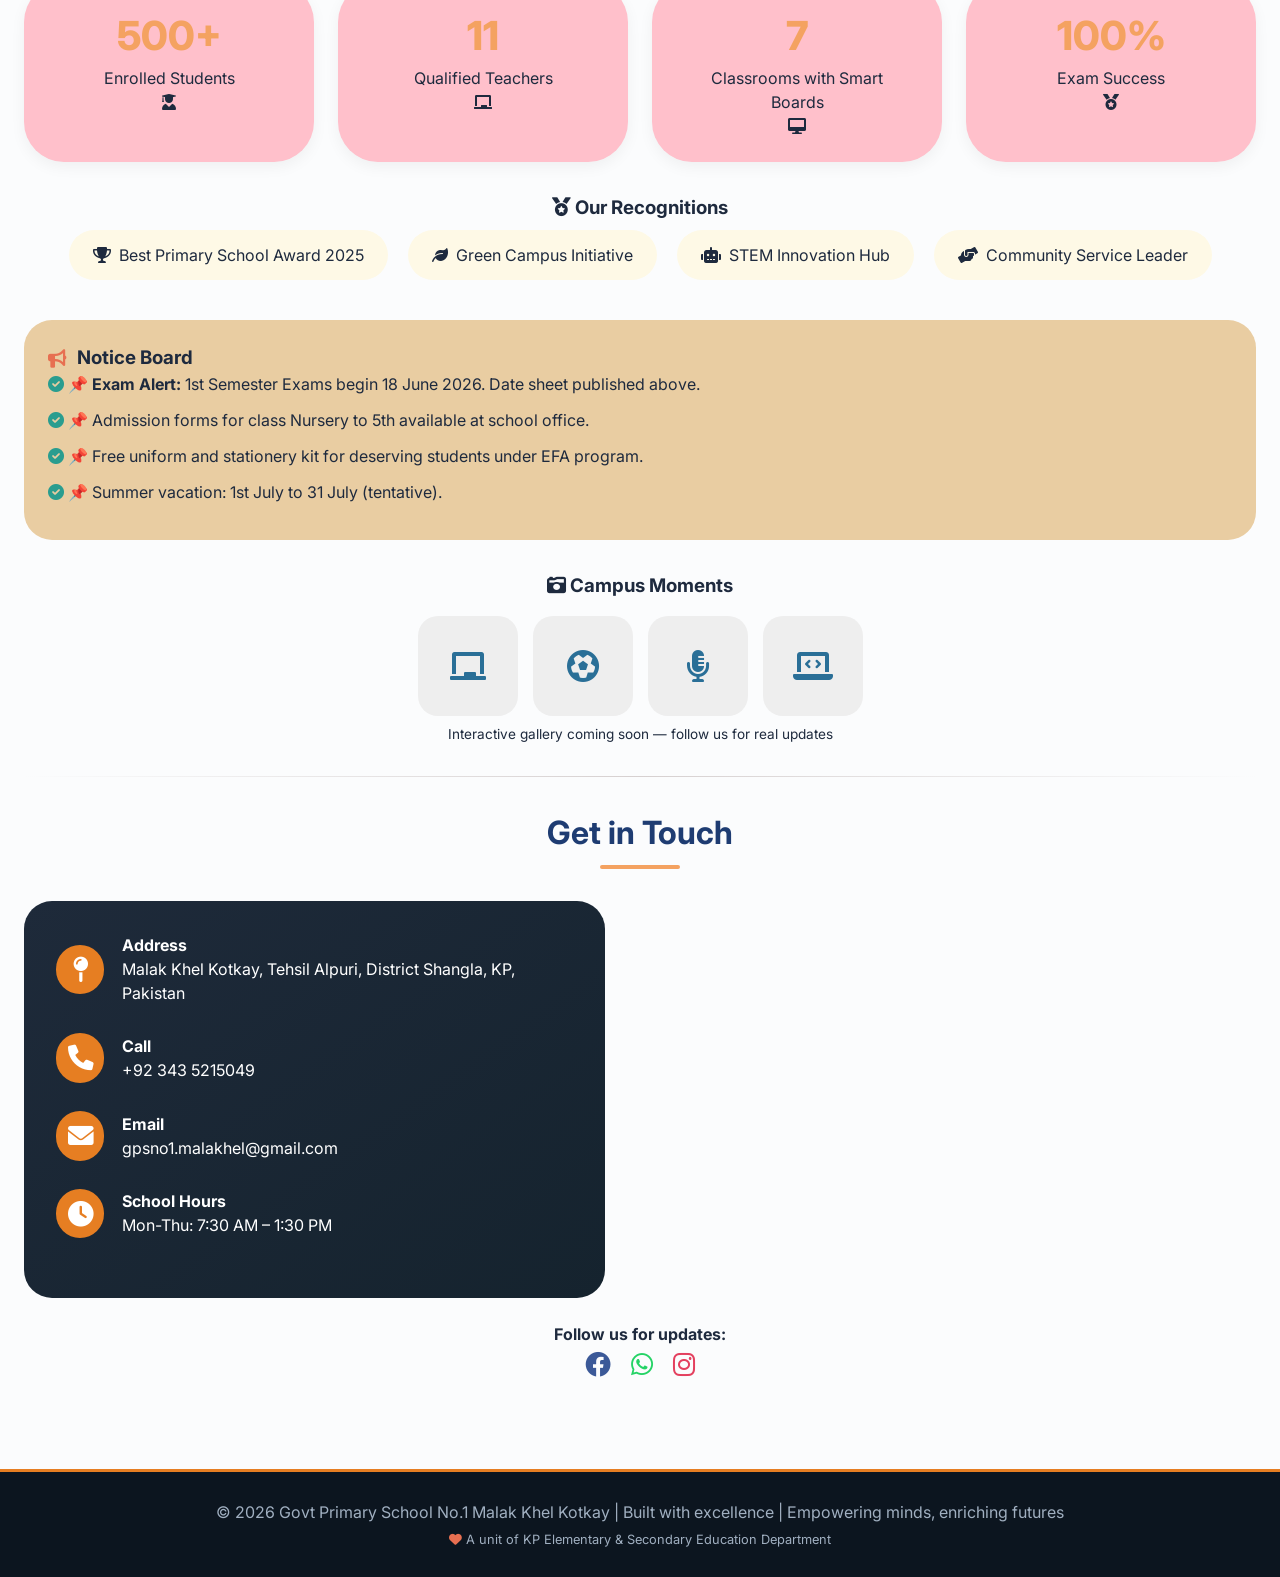
==== commit 55dcc50c: "Change greeting from 'Hello' to 'Goodbye'" ====
--- a/index.html
+++ b/index.html
@@ -317,11 +317,11 @@
         <div>
             <h2 class="section-title" style="text-align: left; font-size: 1.6rem;">📅 Upcoming Events</h2>
             <div class="event-list">
-                <div class="event-item"><div class="event-date">05 Mar</div><div class="event-name"><i class="fas fa-flag-checkered"></i> Inter-school Quiz Competition</div></div>
-                <div class="event-item"><div class="event-date">12 Mar</div><div class="event-name"><i class="fas fa-microphone"></i> Speech Contest (English & Urdu)</div></div>
-                <div class="event-item"><div class="event-date">20 Mar</div><div class="event-name"><i class="fas fa-tree"></i> Spring Picnic & Environmental Day</div></div>
-                <div class="event-item"><div class="event-date">28 Mar</div><div class="event-name"><i class="fas fa-award"></i> Merit Ceremony & Scholarships</div></div>
-                <div class="event-item"><div class="event-date">05 Apr</div><div class="event-name"><i class="fas fa-laptop-code"></i> Coding Workshop (Grades 4-5)</div></div>
+                <div class="event-item"><div class="event-date">10 aug</div><div class="event-name"><i class="fas fa-flag-checkered"></i> Inter-school Quiz Competition</div></div>
+                <div class="event-item"><div class="event-date">12 aug</div><div class="event-name"><i class="fas fa-microphone"></i> Speech Contest (English & Urdu)</div></div>
+                <div class="event-item"><div class="event-date">14 aug</div><div class="event-name"><i class="fas fa-star-and-crescent"></i>Independence Day and Celebrations</div></div>
+                <div class="event-item"><div class="event-date">20 aug</div><div class="event-name"><i class="fas fa-award"></i> Merit Ceremony & Scholarships</div></div>
+                <div class="event-item"><div class="event-date">05 sep</div><div class="event-name"><i class="fas fa-shield-alt"></i> Defense Day (Yom-e-Difa) Celebrations</div></div>
             </div>
             <div style="margin-top: 1rem; background:#f8f9fa; border-radius: 20px; padding: 0.8rem 1rem;">
                 <i class="fas fa-bell" style="color:#e76f51;"></i> <strong>Note:</strong> Dates are subject to minor changes. Stay connected.
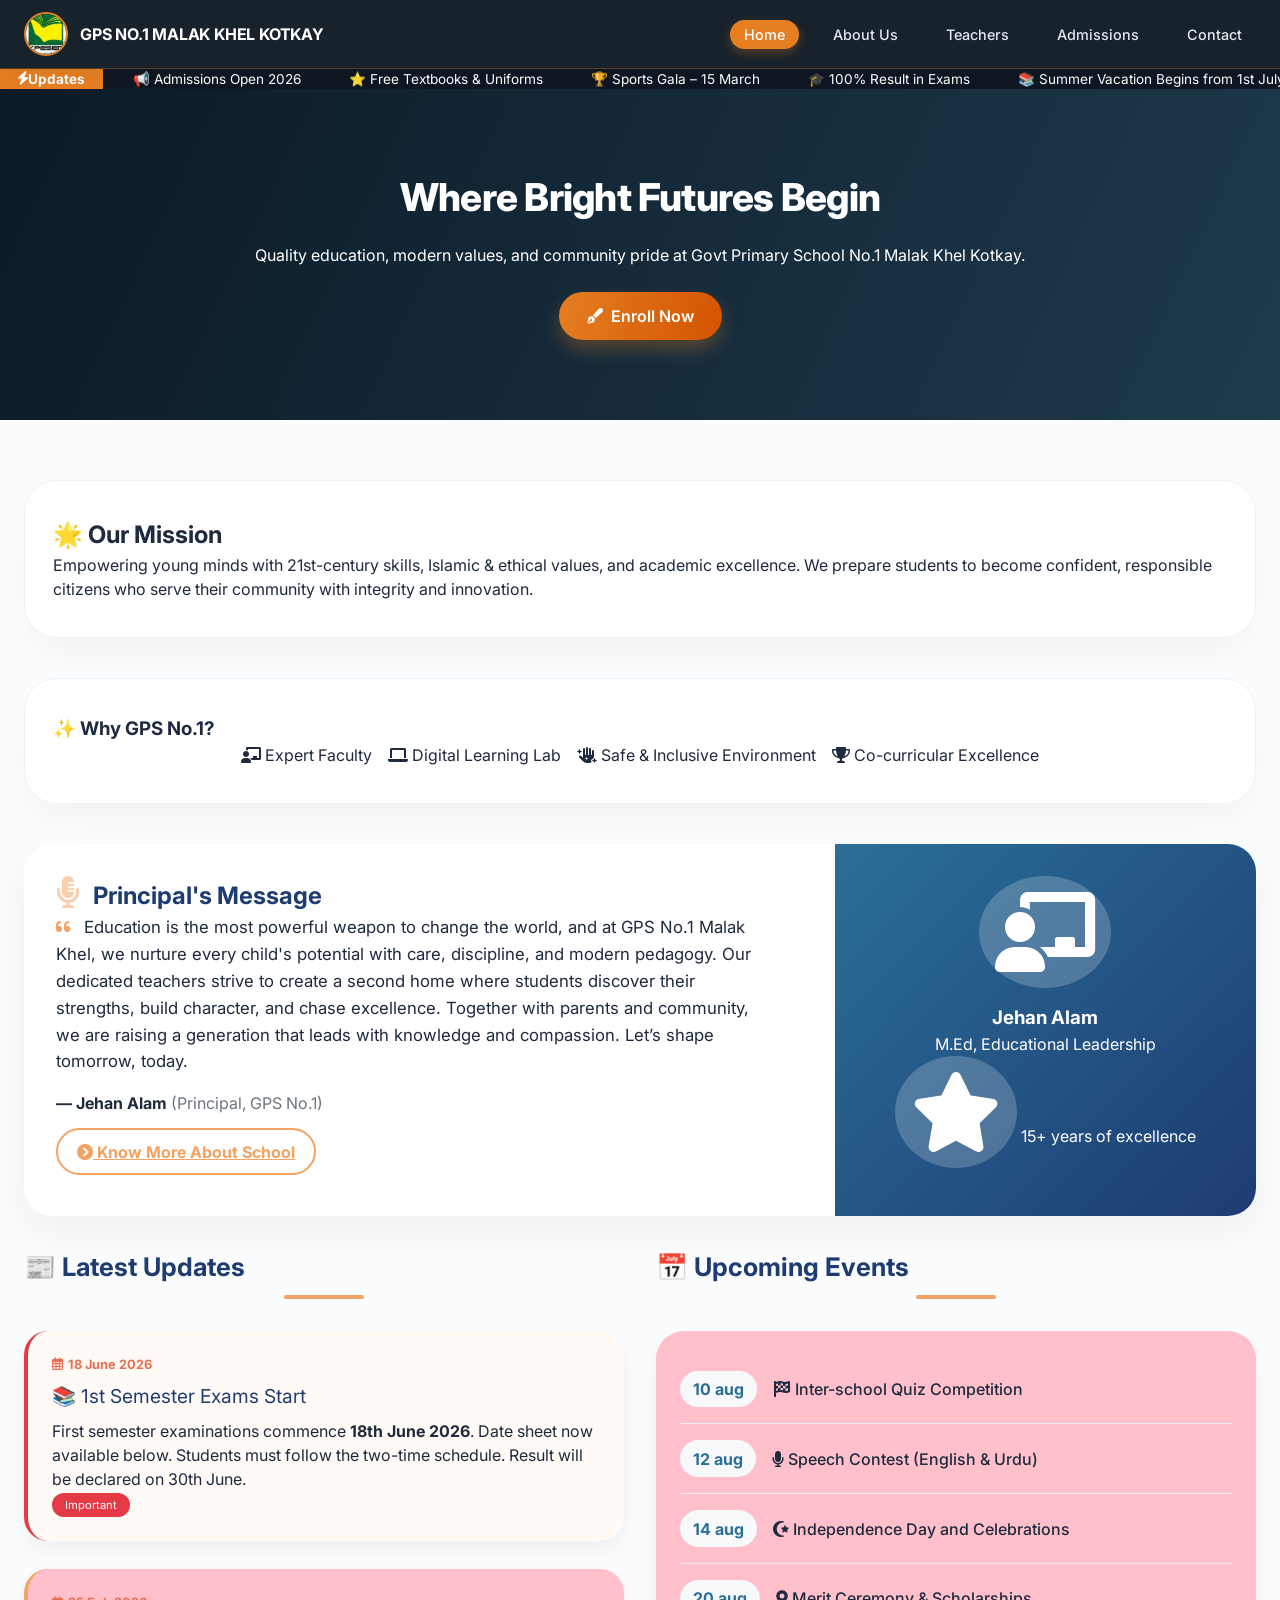
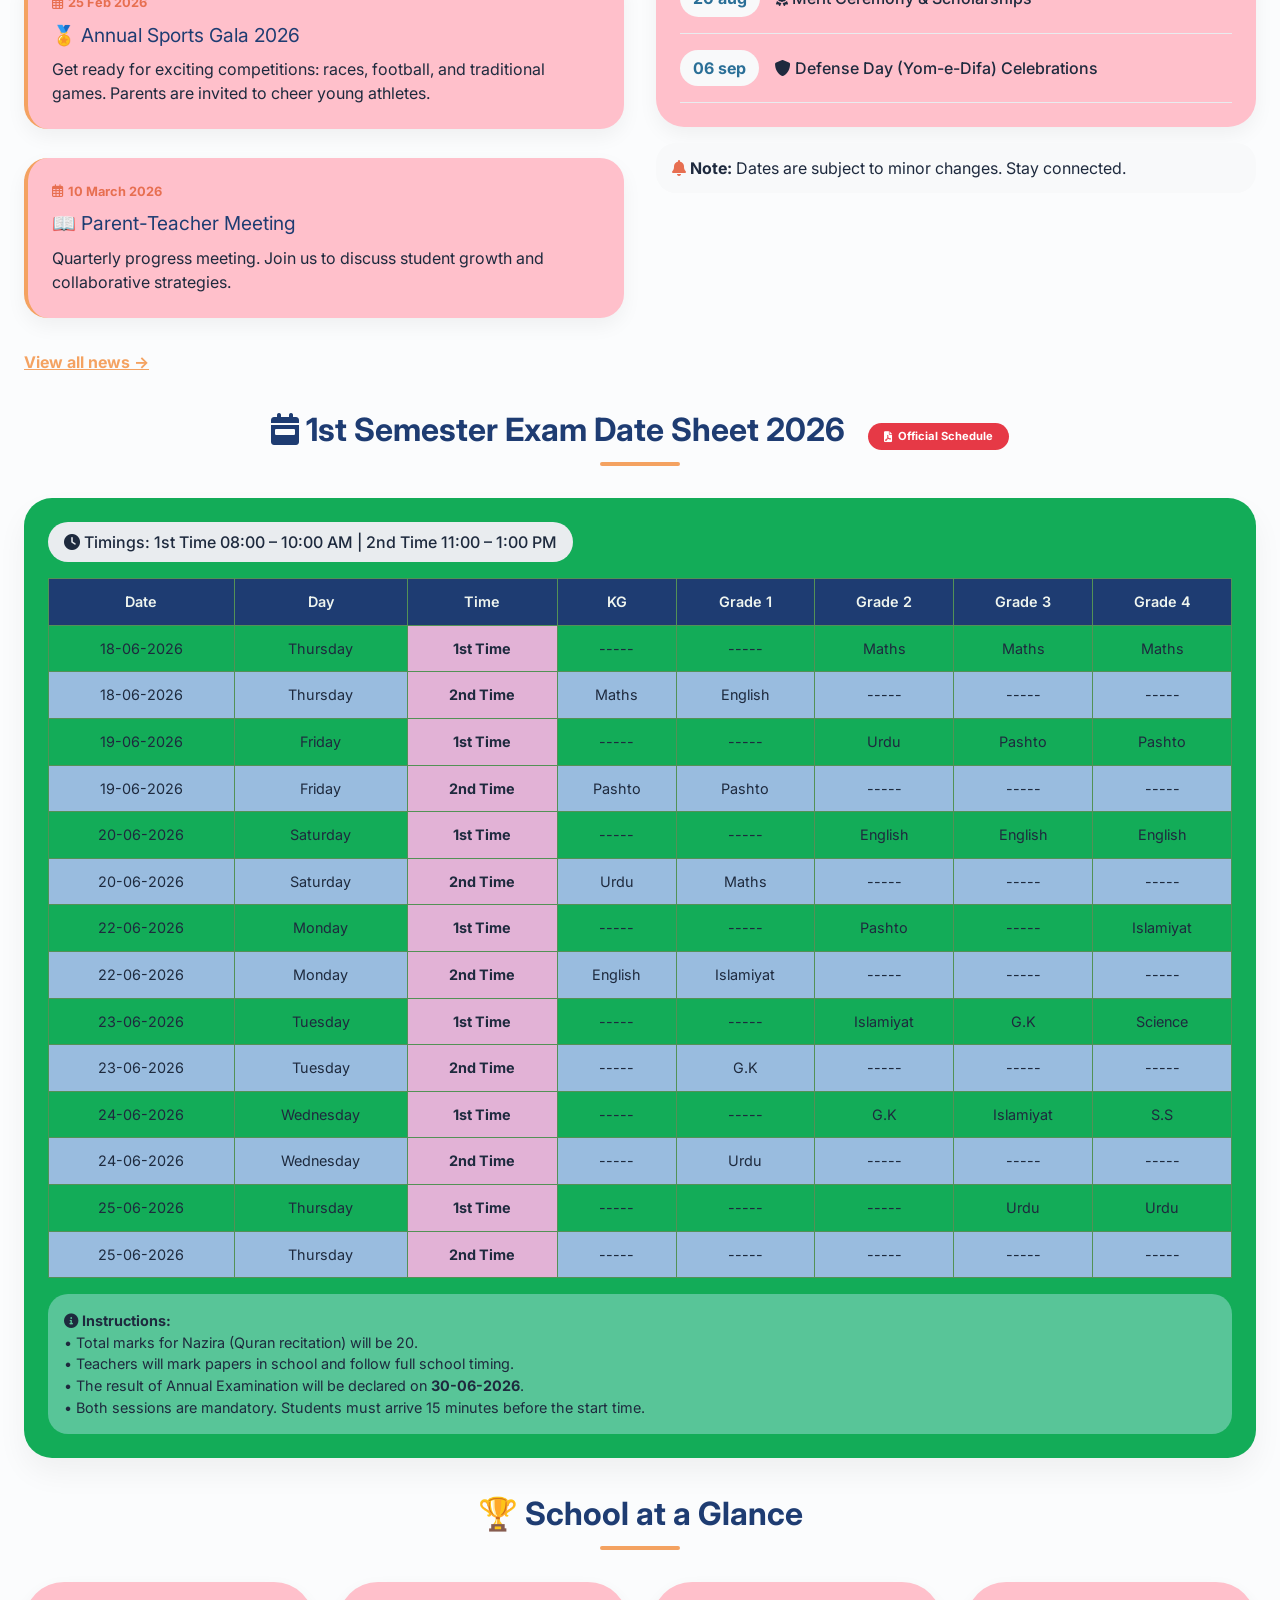
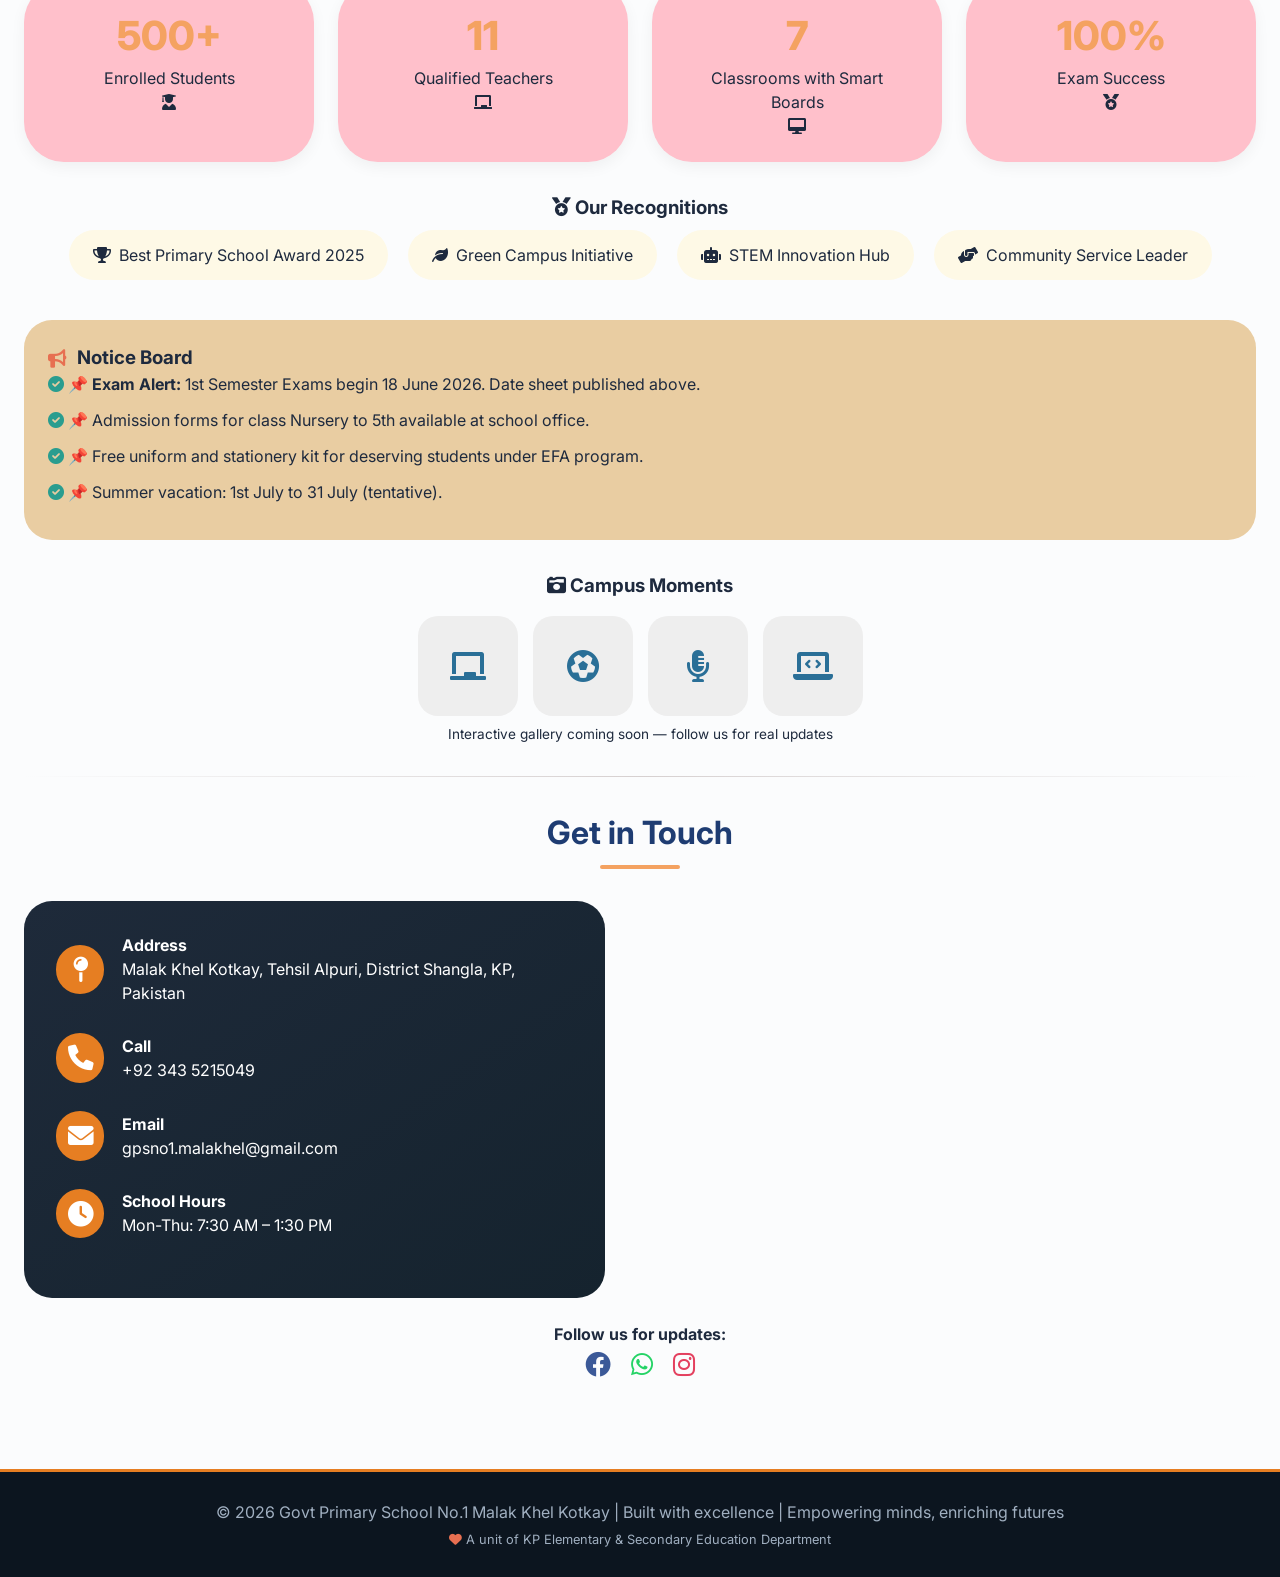
==== commit f85af73b: "Update print statement from 'Hello' to 'Goodbye'" ====
--- a/index.html
+++ b/index.html
@@ -319,9 +319,9 @@
             <div class="event-list">
                 <div class="event-item"><div class="event-date">10 aug</div><div class="event-name"><i class="fas fa-flag-checkered"></i> Inter-school Quiz Competition</div></div>
                 <div class="event-item"><div class="event-date">12 aug</div><div class="event-name"><i class="fas fa-microphone"></i> Speech Contest (English & Urdu)</div></div>
-                <div class="event-item"><div class="event-date">14 aug</div><div class="event-name"><i class="fas fa-star-and-crescent"></i>Independence Day and Celebrations</div></div>
+                <div class="event-item"><div class="event-date">14 aug</div><div class="event-name"><i class="fas fa-star-and-crescent"></i> Independence Day and Celebrations</div></div>
                 <div class="event-item"><div class="event-date">20 aug</div><div class="event-name"><i class="fas fa-award"></i> Merit Ceremony & Scholarships</div></div>
-                <div class="event-item"><div class="event-date">05 sep</div><div class="event-name"><i class="fas fa-shield-alt"></i> Defense Day (Yom-e-Difa) Celebrations</div></div>
+                <div class="event-item"><div class="event-date">06 sep</div><div class="event-name"><i class="fas fa-shield-alt"></i> Defense Day (Yom-e-Difa) Celebrations</div></div>
             </div>
             <div style="margin-top: 1rem; background:#f8f9fa; border-radius: 20px; padding: 0.8rem 1rem;">
                 <i class="fas fa-bell" style="color:#e76f51;"></i> <strong>Note:</strong> Dates are subject to minor changes. Stay connected.
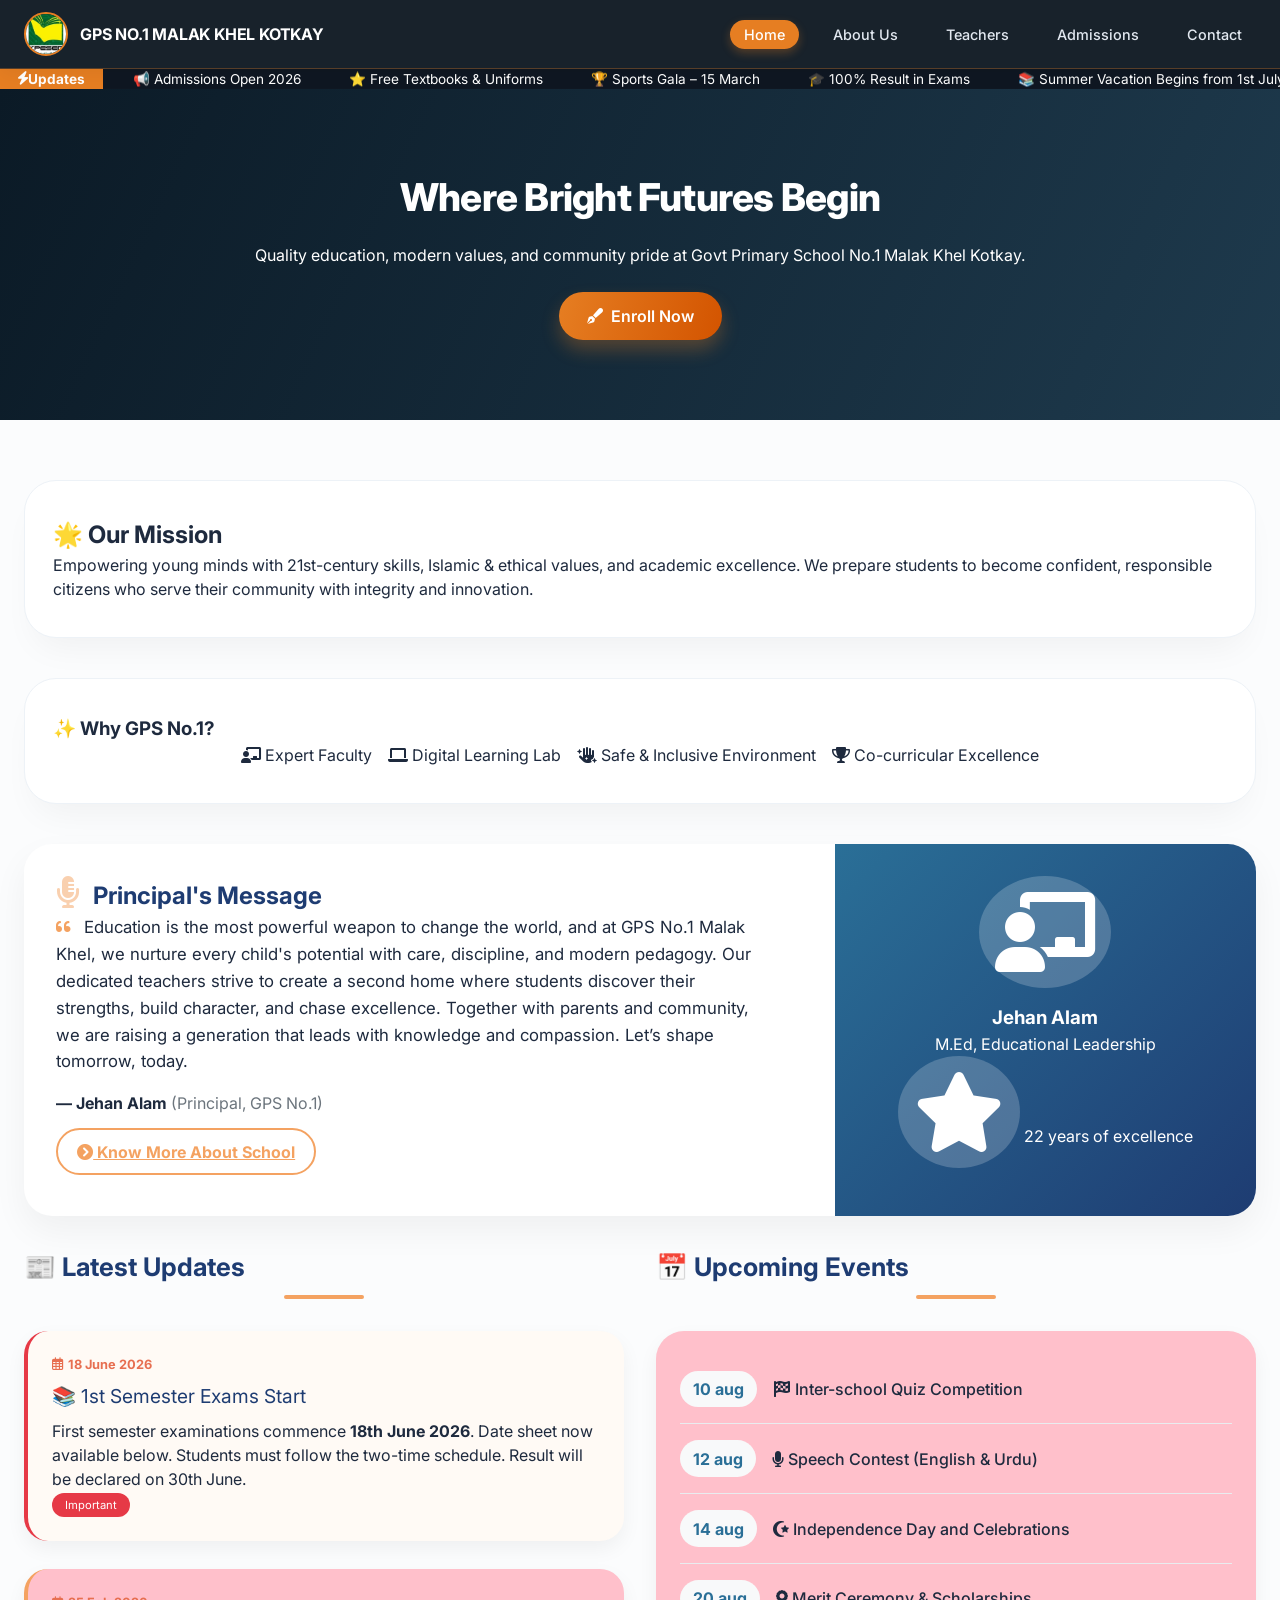
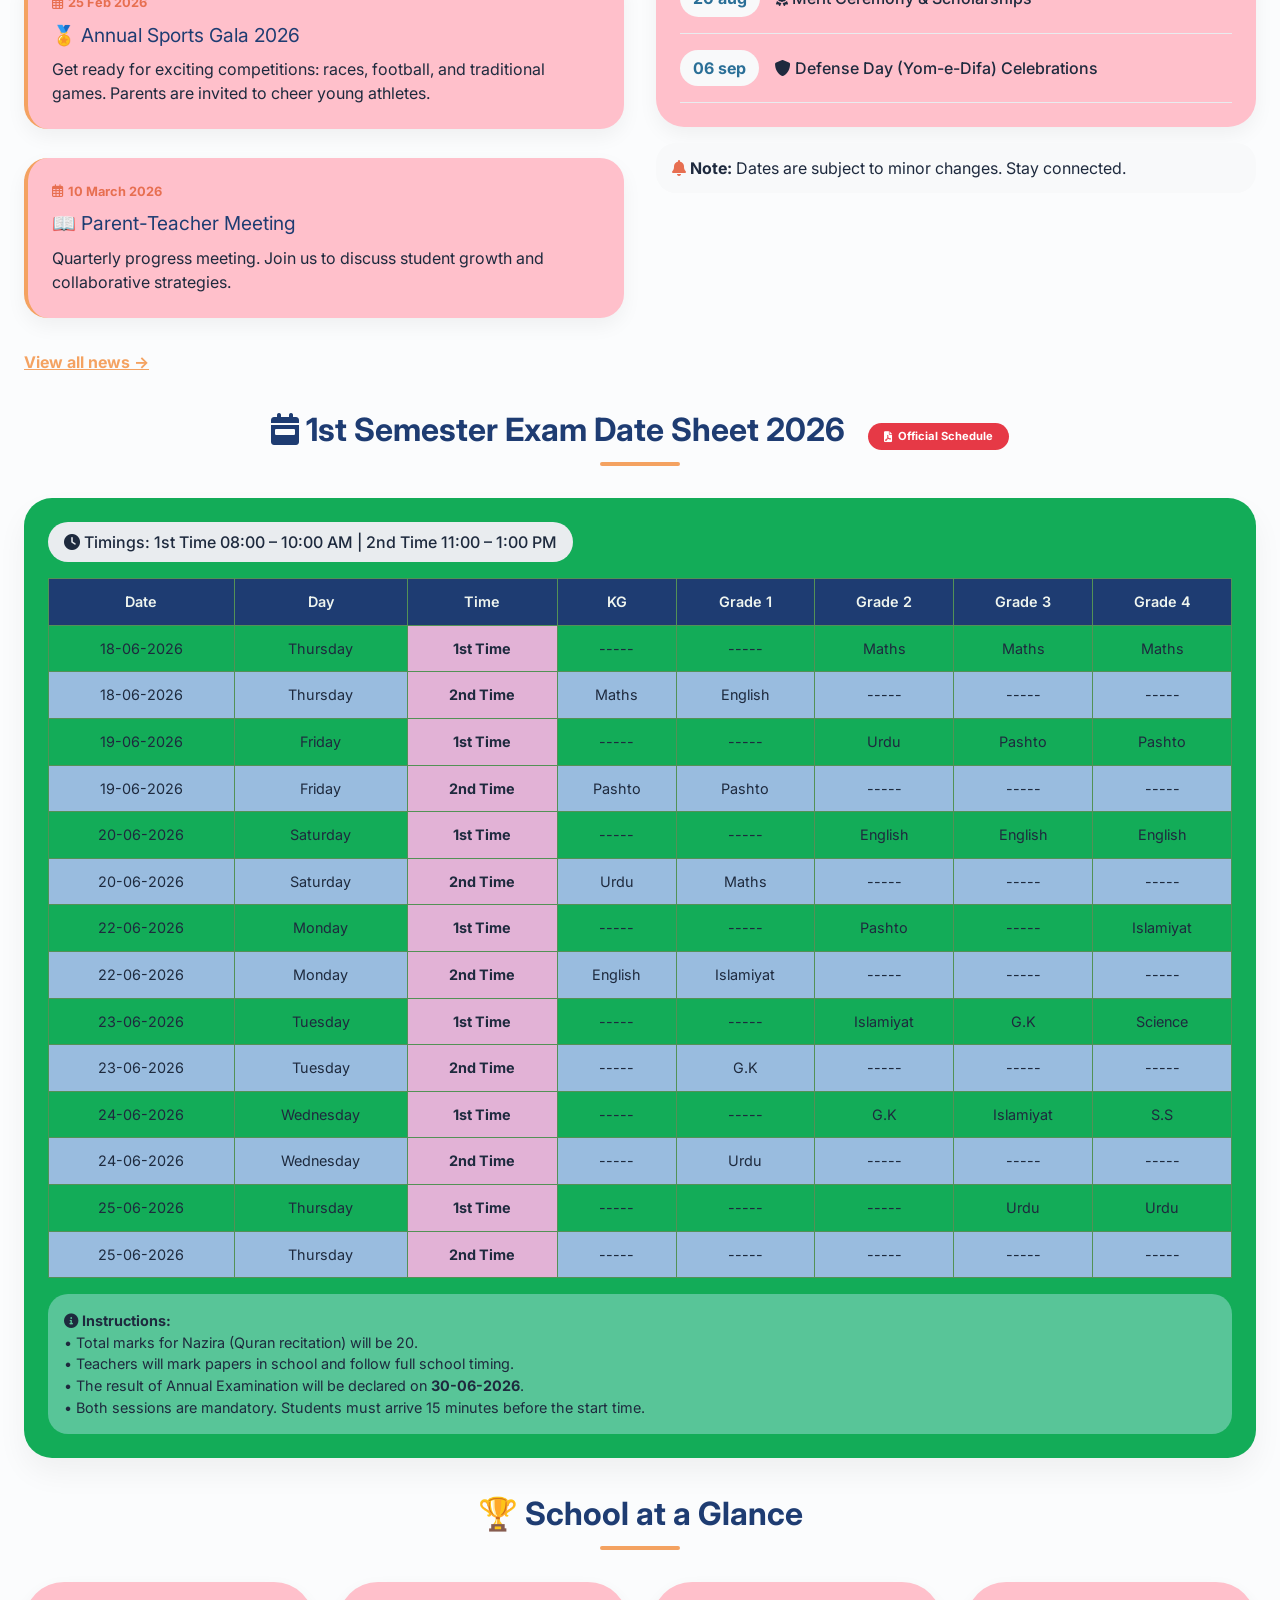
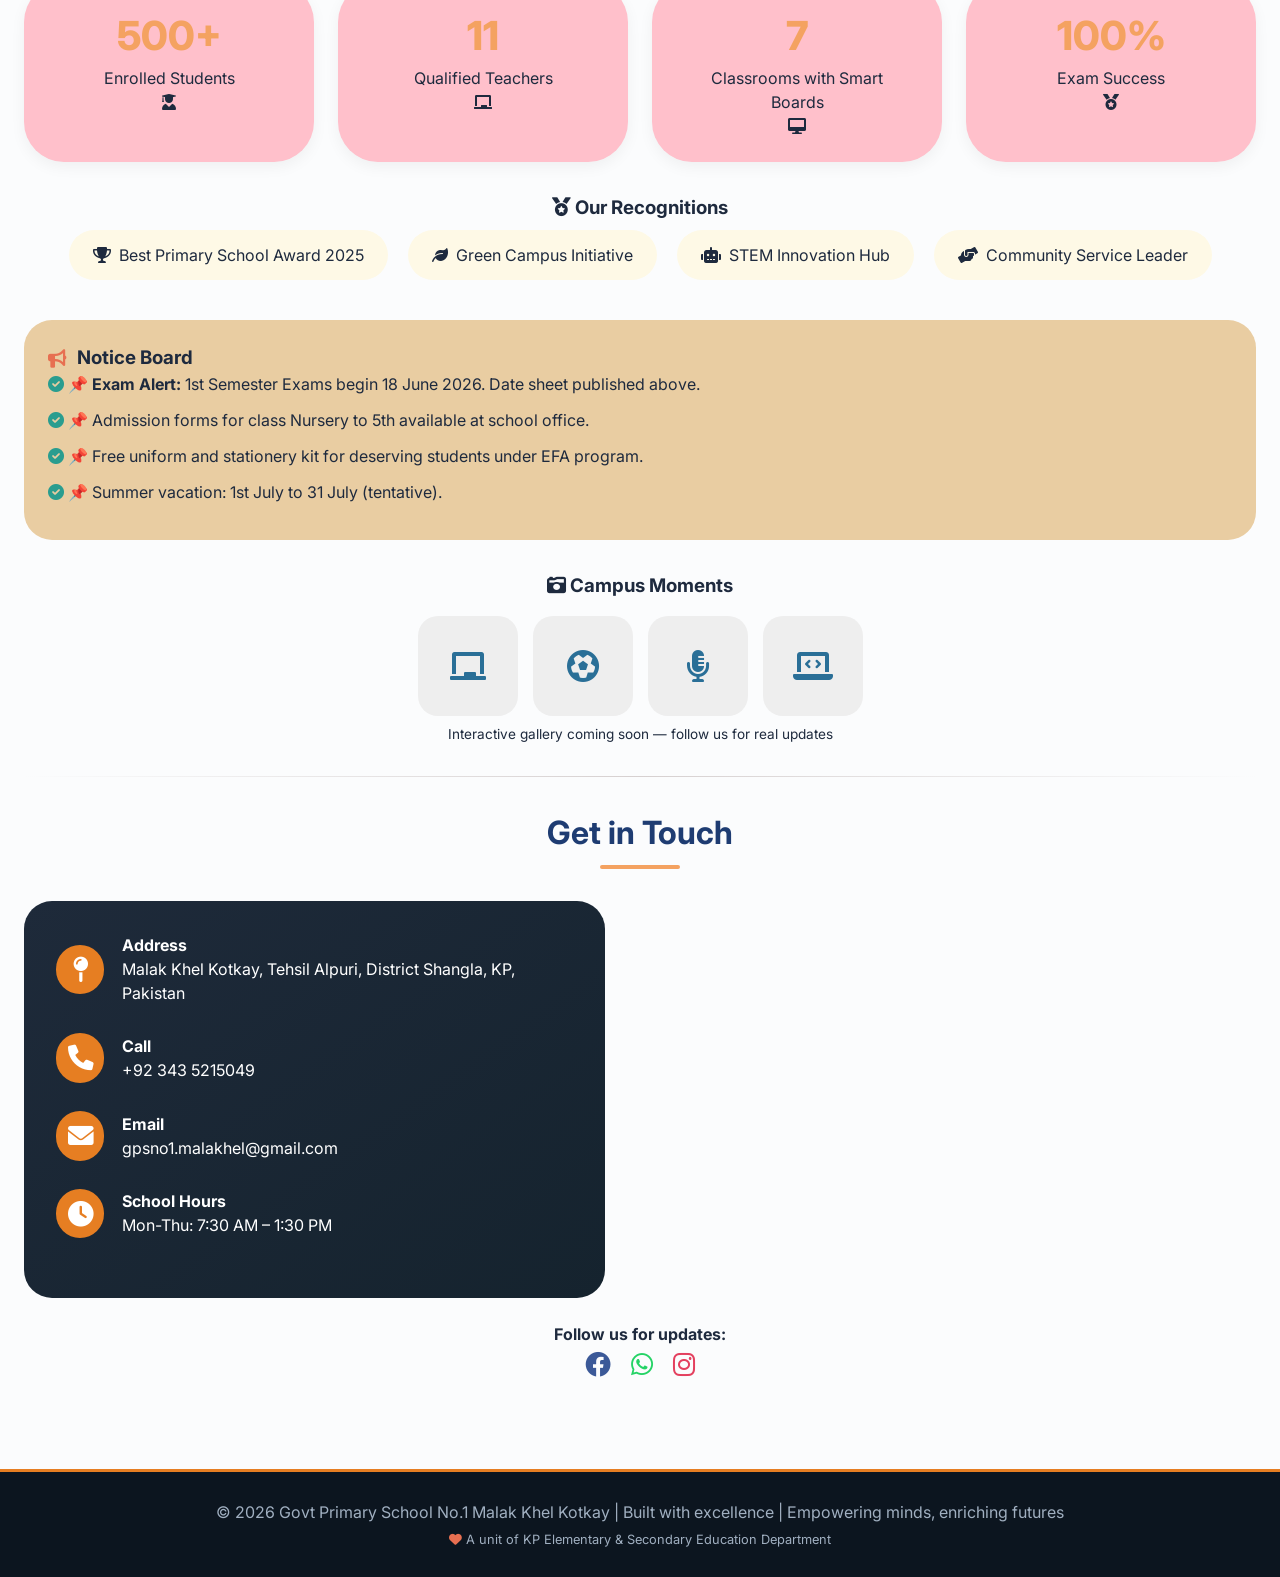
==== commit 1911f159: "Update index.html" ====
--- a/index.html
+++ b/index.html
@@ -286,7 +286,7 @@
             <i class="fas fa-chalkboard-user"></i>
             <h3>Jehan Alam</h3>
             <p>M.Ed, Educational Leadership</p>
-            <p><i class="fas fa-star"></i> 15+ years of excellence</p>
+            <p><i class="fas fa-star"></i> 22 years of excellence</p>
         </div>
     </div>
 
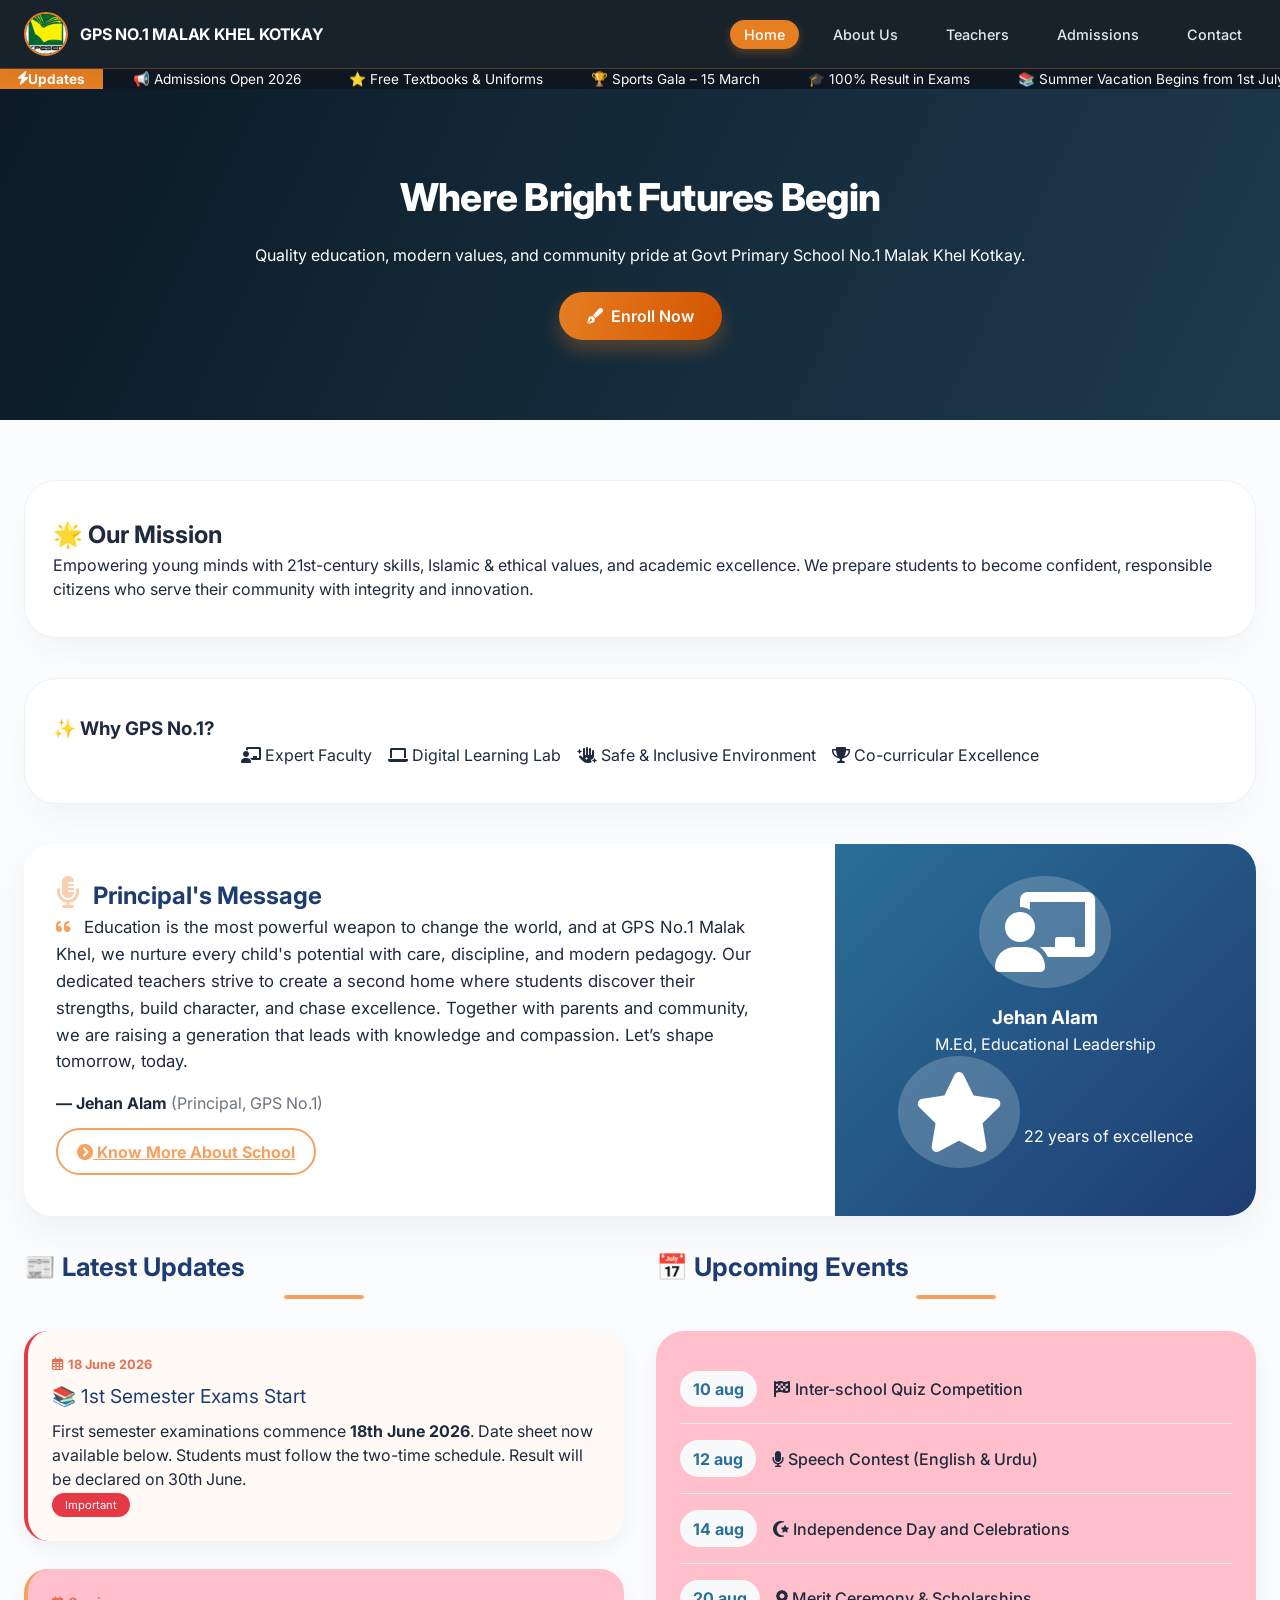
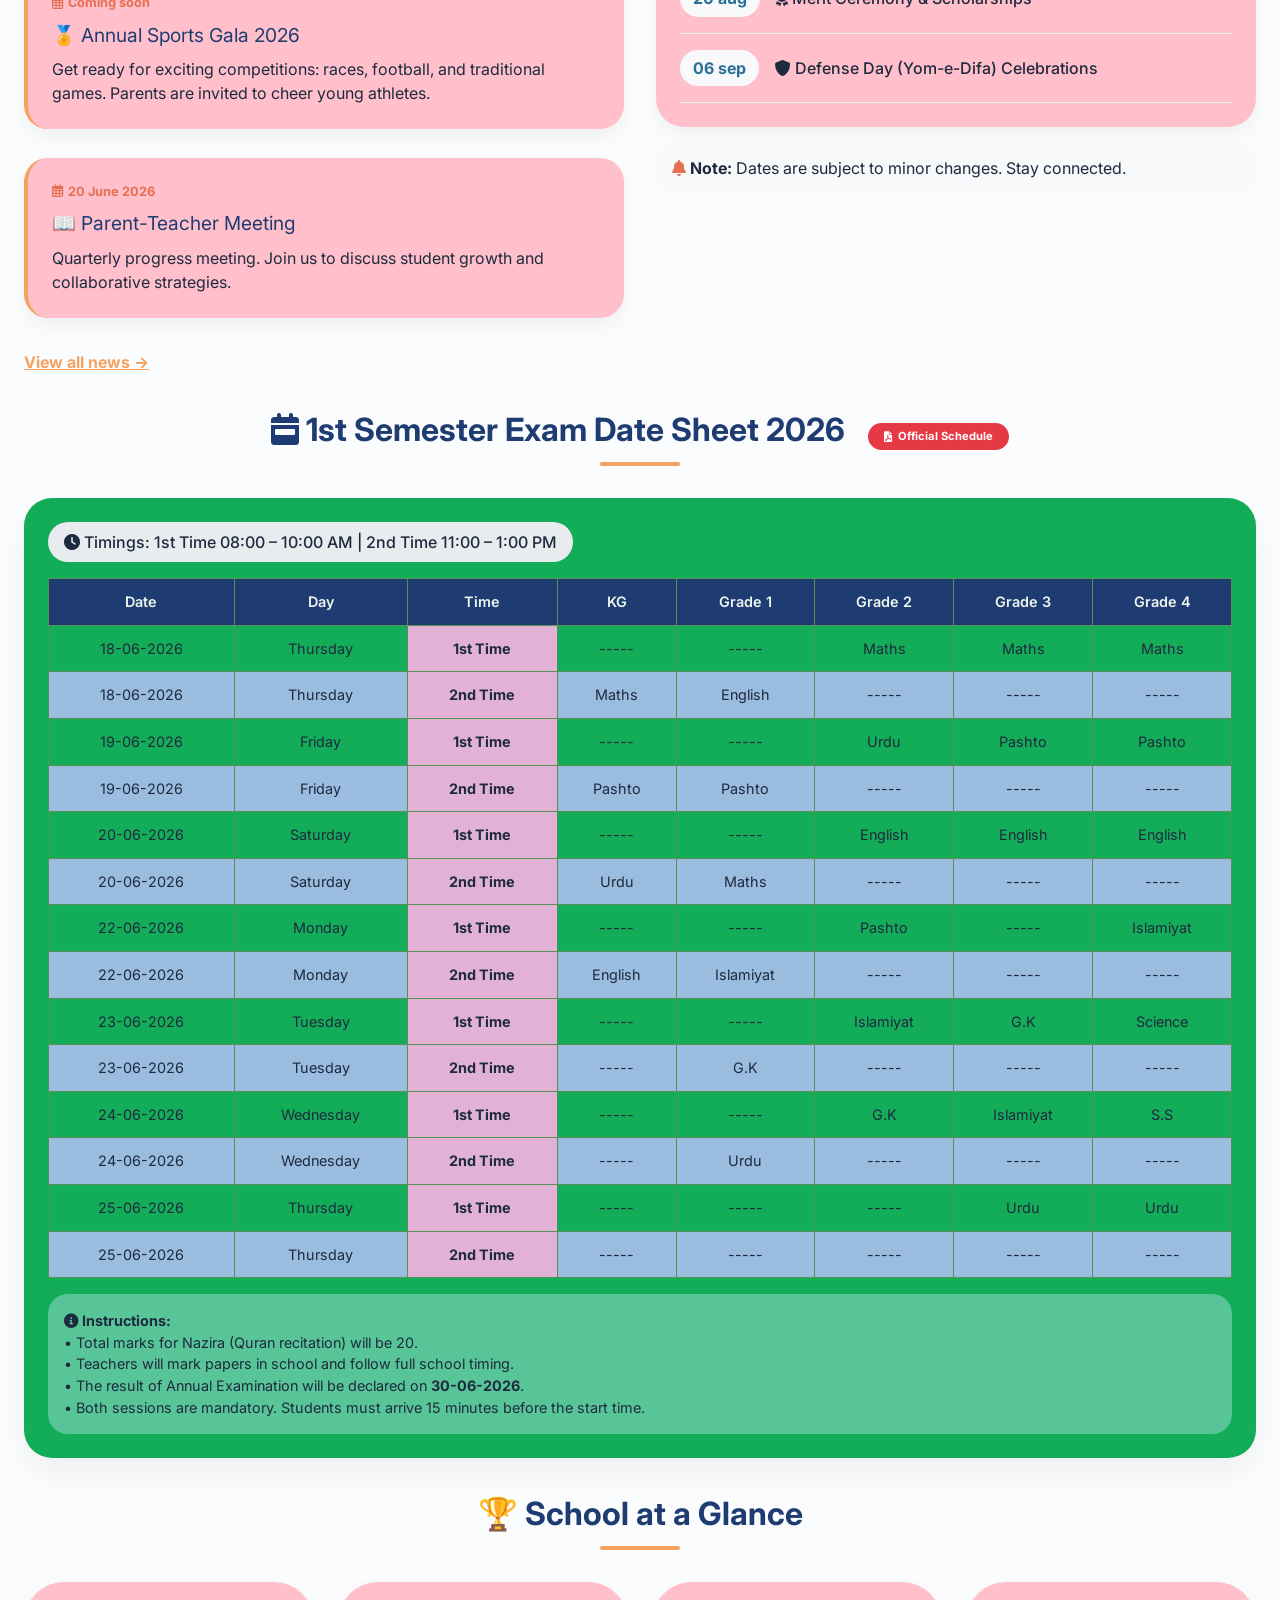
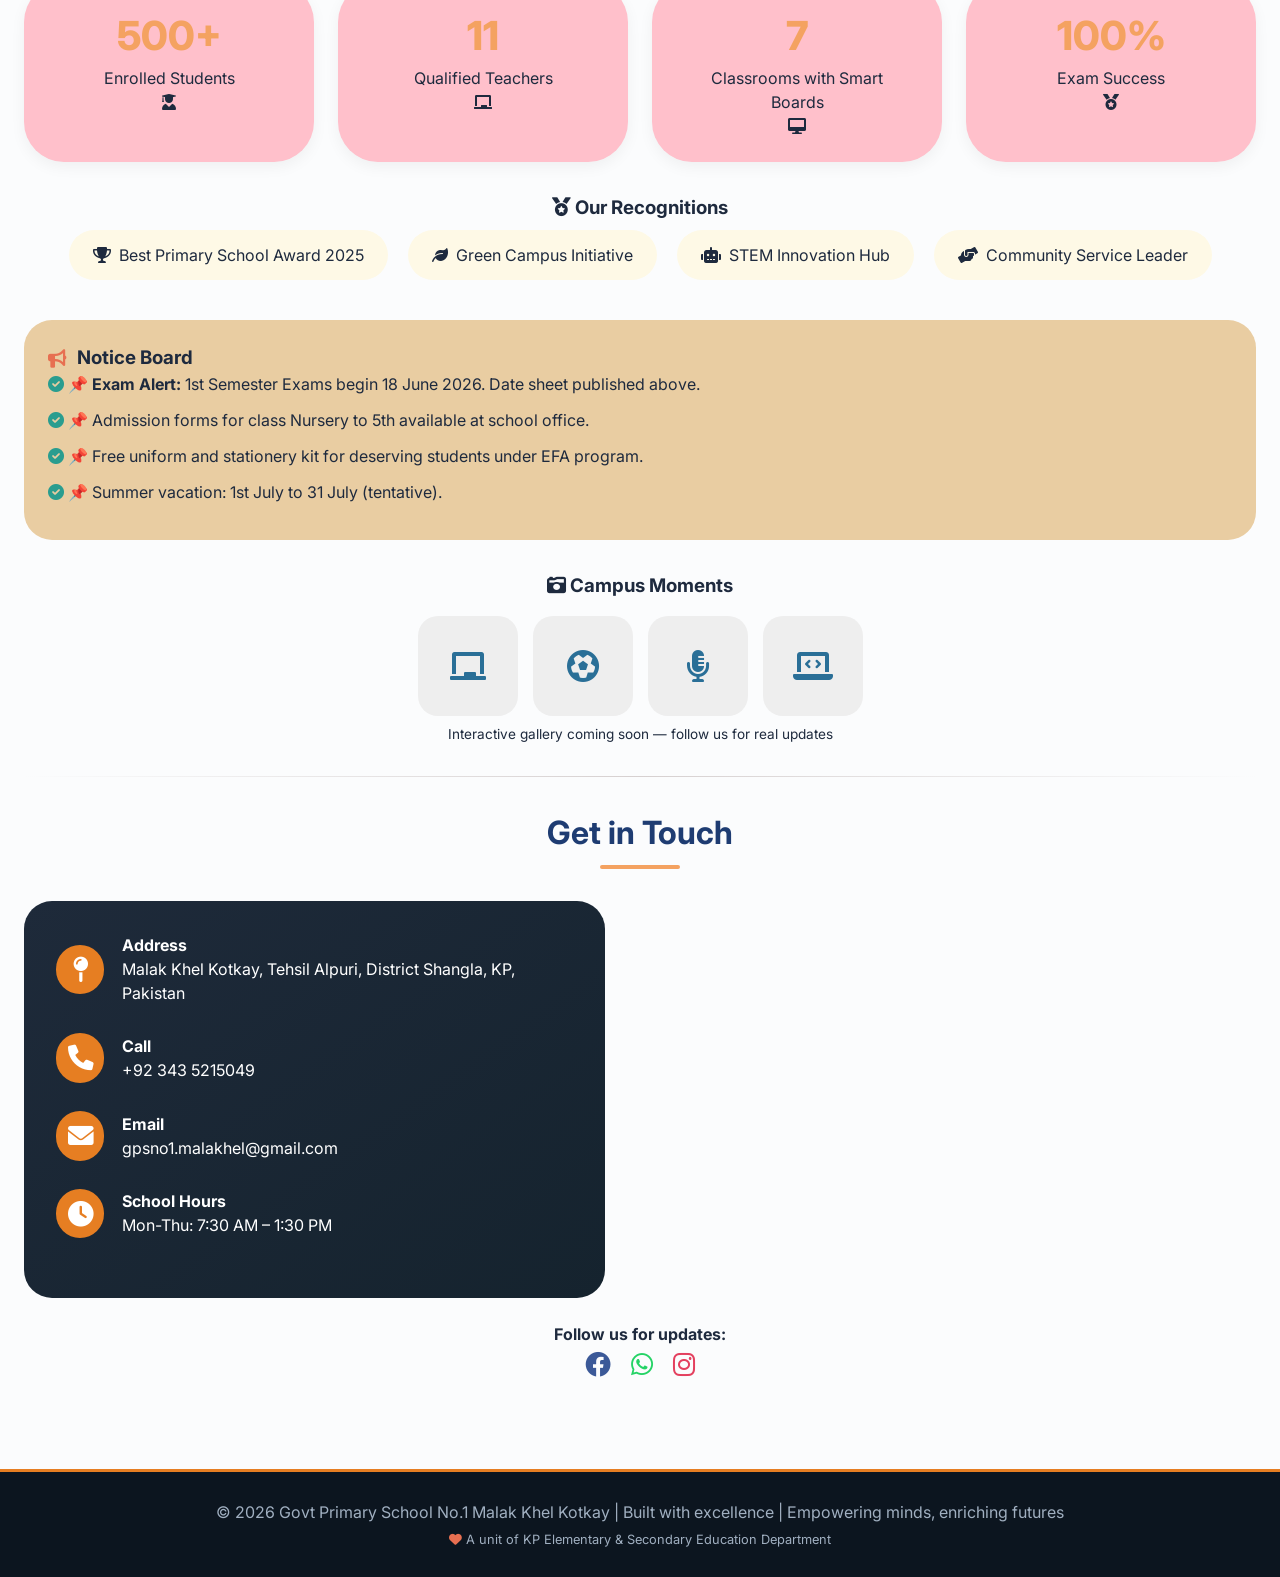
==== commit 78a18e92: "Update print statement from 'Hello' to 'Goodbye'" ====
--- a/index.html
+++ b/index.html
@@ -302,12 +302,12 @@
                     <span style="display: inline-block; background: #e63946; color: white; padding: 0.2rem 0.8rem; border-radius: 20px; font-size: 0.7rem;">Important</span>
                 </div>
                 <div class="news-card">
-                    <div class="news-date"><i class="far fa-calendar-alt"></i> 25 Feb 2026</div>
+                    <div class="news-date"><i class="far fa-calendar-alt"></i> Coming soon</div>
                     <div class="news-title">🏅 Annual Sports Gala 2026</div>
                     <p>Get ready for exciting competitions: races, football, and traditional games. Parents are invited to cheer young athletes.</p>
                 </div>
                 <div class="news-card">
-                    <div class="news-date"><i class="far fa-calendar-alt"></i> 10 March 2026</div>
+                    <div class="news-date"><i class="far fa-calendar-alt"></i> 20 June 2026</div>
                     <div class="news-title">📖 Parent-Teacher Meeting</div>
                     <p>Quarterly progress meeting. Join us to discuss student growth and collaborative strategies.</p>
                 </div>
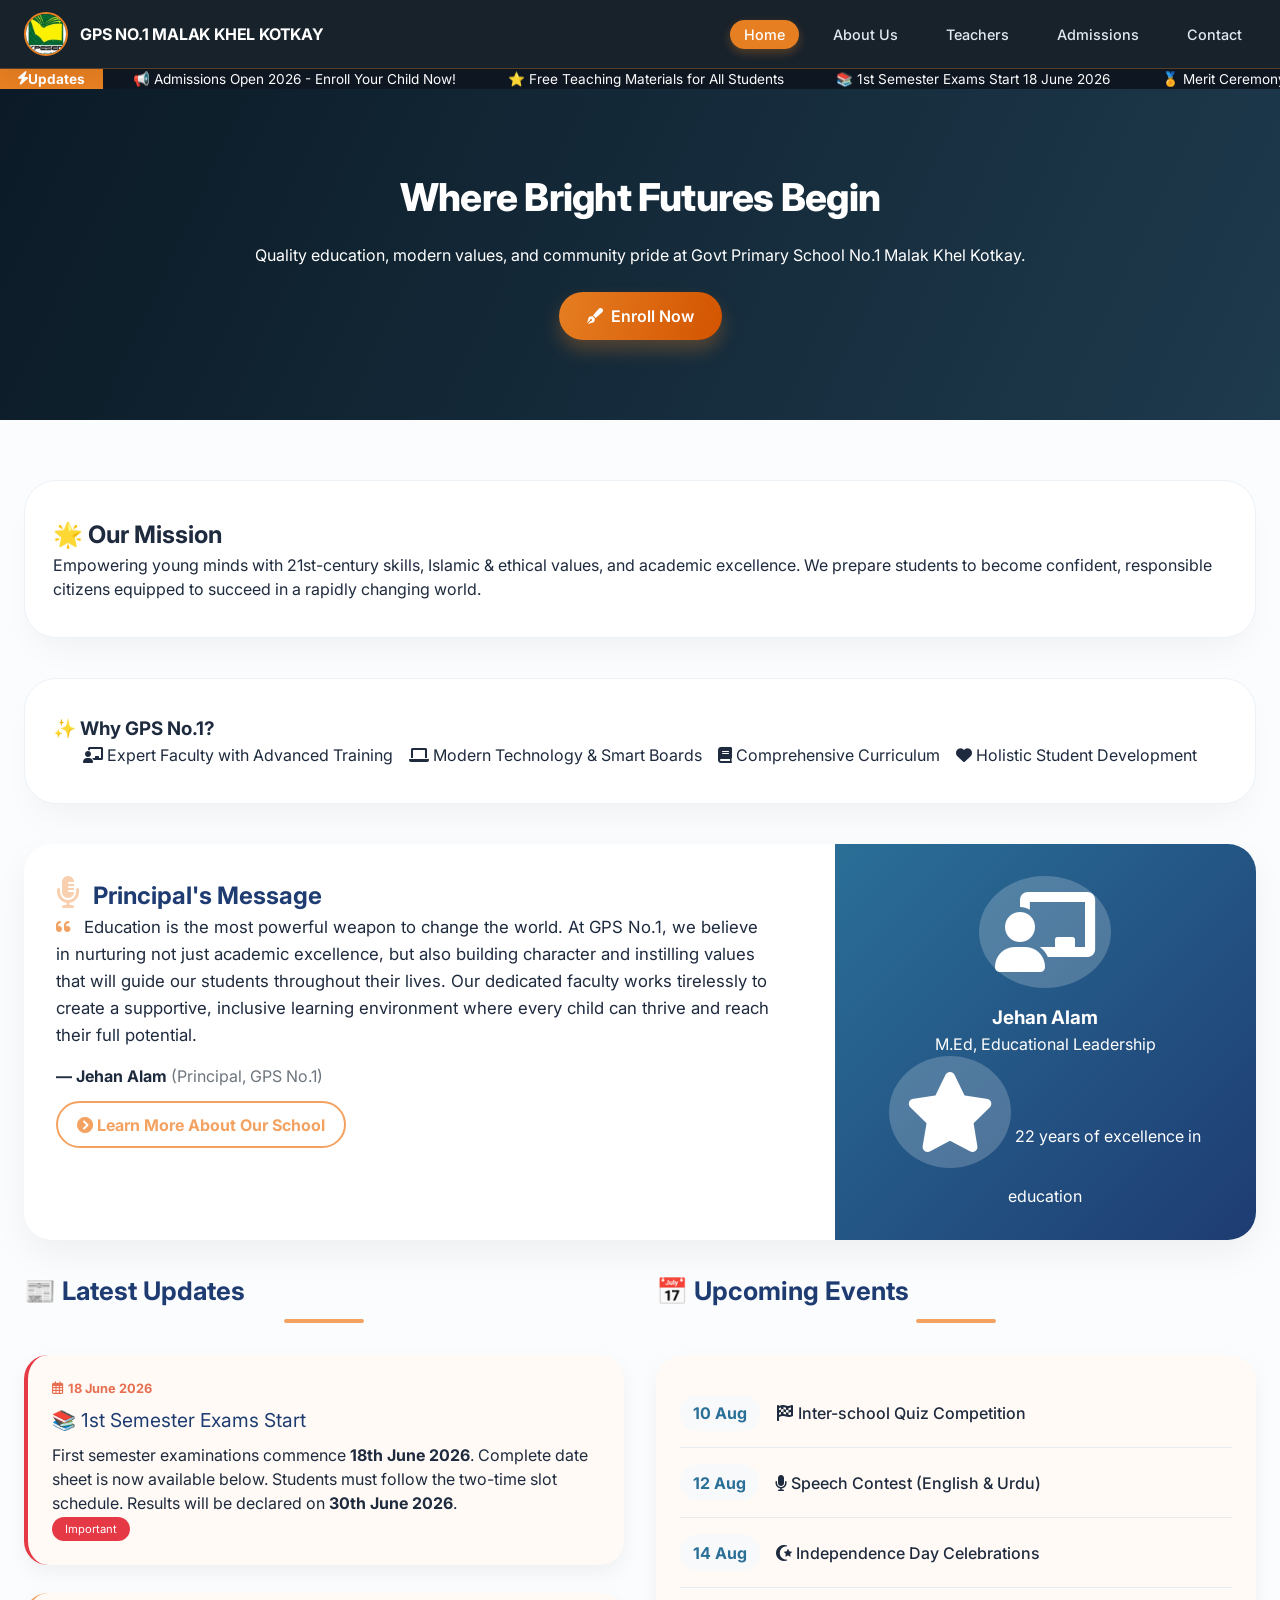
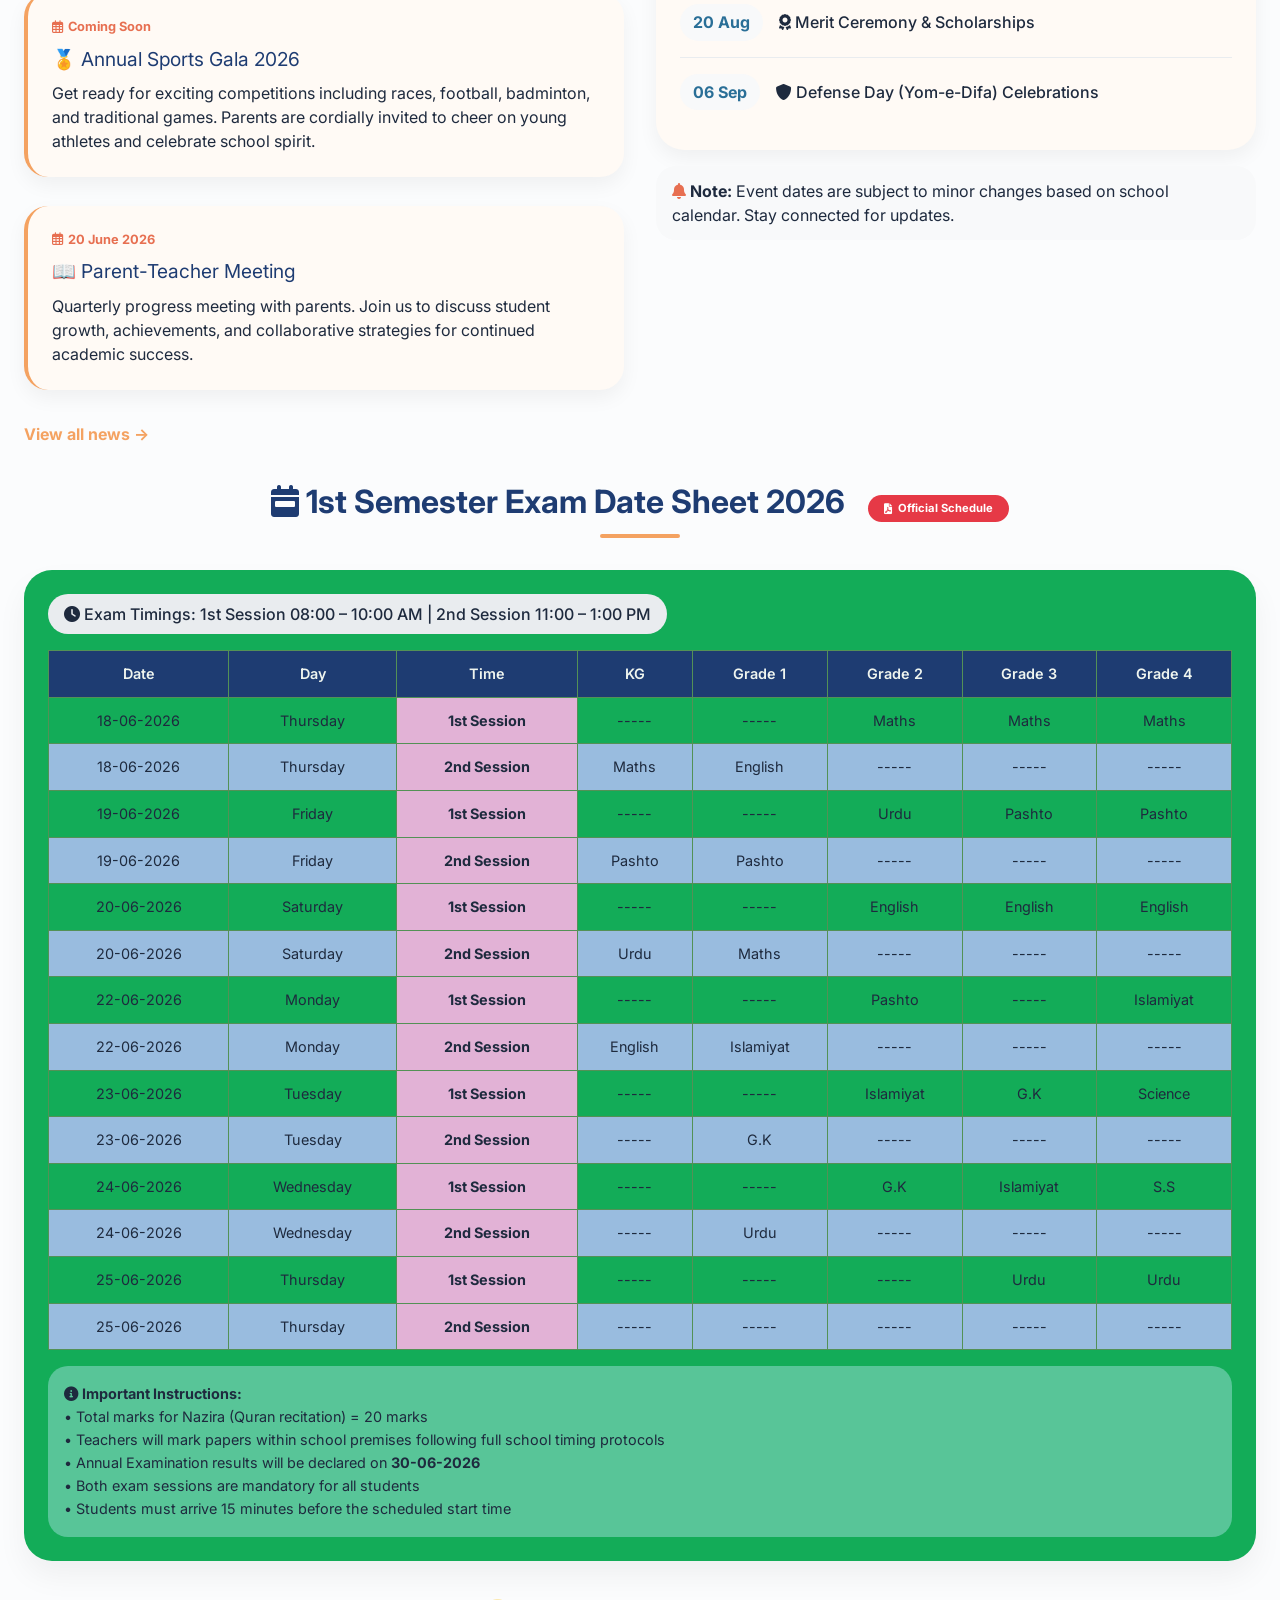
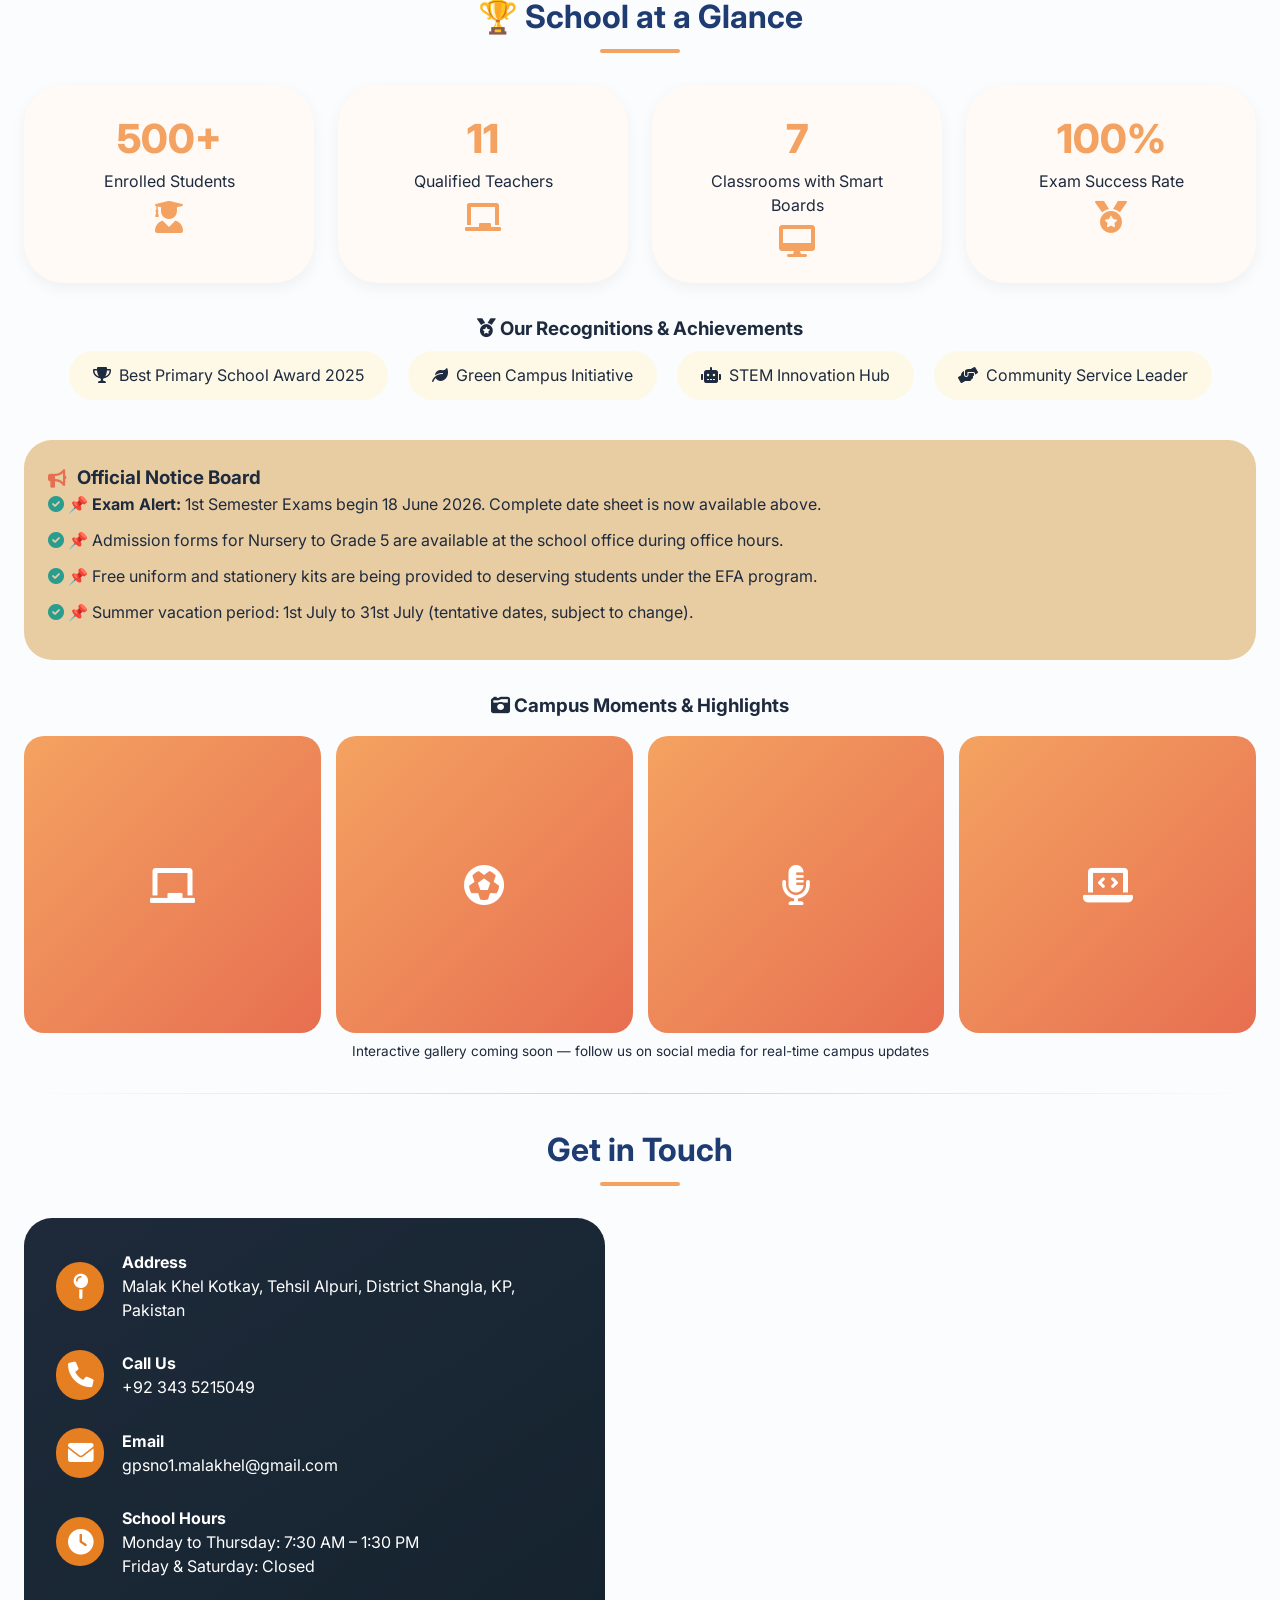
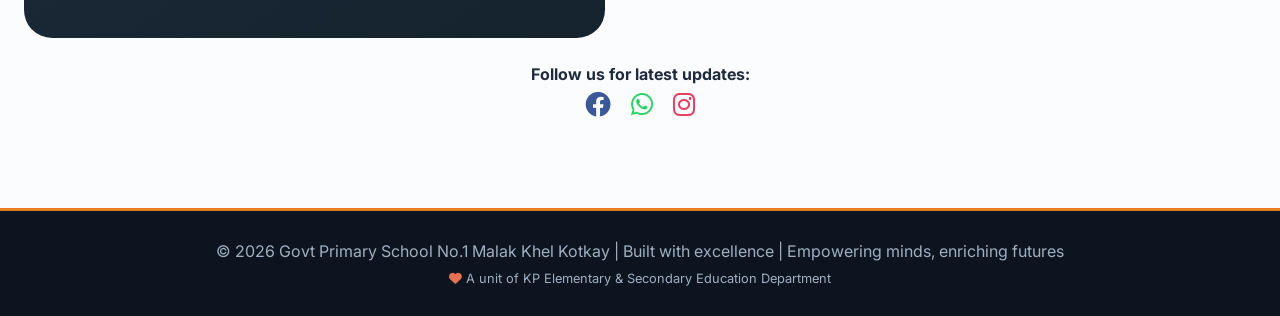
==== commit 0eacbf6b: "Fix HTML issues: complete truncated content, improve styling, fix color inconsistencies, and enhance" ====
--- a/index.html
+++ b/index.html
@@ -1,462 +1,593 @@
-<!DOCTYPE html>
-<html lang="en">
-<head>
-    <meta charset="UTF-8">
-    <meta name="viewport" content="width=device-width, initial-scale=1.0, viewport-fit=cover">
-    <title>GPS No.1 Malak Khel | Date Sheet & Updates</title>
-    <link rel="stylesheet" href="style.css">
-    <link rel="stylesheet" href="https://cdnjs.cloudflare.com/ajax/libs/font-awesome/6.0.0/css/all.min.css">
-    <style>
-        /* Additional styles to enhance new sections while respecting existing style.css */
-        .section-title {
-            font-size: 2rem;
-            text-align: center;
-            margin-bottom: 2rem;
-            color: #1e3c72;
-            position: relative;
-            padding-bottom: 0.75rem;
-        }
-        .section-title:after {
-            content: '';
-            position: absolute;
-            bottom: 0;
-            left: 50%;
-            transform: translateX(-50%);
-            width: 80px;
-            height: 4px;
-            background: #f4a261;
-            border-radius: 2px;
-        }
-        .principal-grid {
-            display: flex;
-            flex-wrap: wrap;
-            gap: 2rem;
-            background: #fff;
-            border-radius: 28px;
-            box-shadow: 0 15px 35px rgba(0,0,0,0.05);
-            overflow: hidden;
-            margin: 2rem 0;
-        }
-        .principal-message {
-            flex: 2;
-            padding: 2rem;
-        }
-        .principal-img {
-            flex: 1;
-            background: linear-gradient(135deg, #2a6f97, #1e3c72);
-            display: flex;
-            flex-direction: column;
-            align-items: center;
-            justify-content: center;
-            padding: 2rem;
-            text-align: center;
-            color: white;
-        }
-        .principal-img i {
-            font-size: 5rem;
-            margin-bottom: 1rem;
-            background: rgba(255,255,255,0.2);
-            padding: 1rem;
-            border-radius: 50%;
-        }
-        .quote-icon {
-            font-size: 2rem;
-            color: #f4a261;
-            opacity: 0.5;
-            margin-right: 0.5rem;
-        }
-        .news-grid {
-            display: grid;
-            grid-template-columns: repeat(auto-fit, minmax(280px, 1fr));
-            gap: 1.8rem;
-            margin: 2rem 0;
-        }
-        .news-card {
-            background: pink;
-            border-radius: 24px;
-            padding: 1.5rem;
-            box-shadow: 0 8px 20px rgba(0,0,0,0.05);
-            transition: transform 0.2s ease;
-            border-left: 4px solid #f4a261;
-        }
-        .news-card:hover {
-            transform: translateY(-5px);
-        }
-        .news-date {
-            font-size: 0.8rem;
-            color: #e76f51;
-            font-weight: bold;
-            margin-bottom: 0.5rem;
-            display: flex;
-            align-items: center;
-            gap: 0.3rem;
-        }
-        .news-title {
-            font-size: 1.2rem;
-            margin: 0.5rem 0;
-            color: #1e3c72;
-        }
-        .event-list {
-            background: pink;
-            border-radius: 28px;
-            padding: 1.5rem;
-            box-shadow: 0 8px 20px rgba(0,0,0,0.05);
-        }
-        .event-item {
-            display: flex;
-            gap: 1rem;
-            padding: 1rem 0;
-            border-bottom: 1px solid #e9ecef;
-            align-items: center;
-        }
-        .event-date {
-            min-width: 70px;
-            background: #f8f9fa;
-            padding: 0.4rem 0.8rem;
-            border-radius: 40px;
-            font-weight: bold;
-            color: #2a6f97;
-            text-align: center;
-        }
-        .event-name {
-            font-weight: 500;
-        }
-        .stats-container {
-            display: flex;
-            flex-wrap: wrap;
-            justify-content: space-around;
-            gap: 1.5rem;
-            margin: 2rem 0;
-            text-align: center;
-        }
-        .stat-card {
-            background: pink;
-            border-radius: 40px;
-            padding: 1.5rem 2rem;
-            flex: 1;
-            min-width: 140px;
-            box-shadow: 0 5px 15px rgba(0,0,0,0.05);
-            transition: all 0.2s;
-        }
-        .stat-number {
-            font-size: 2.5rem;
-            font-weight: 800;
-            color: #f4a261;
-        }
-        .achievements-badge {
-            background: #fef9e6;
-            padding: 0.8rem 1.5rem;
-            border-radius: 60px;
-            display: inline-flex;
-            align-items: center;
-            gap: 0.5rem;
-            margin: 0.5rem;
-        }
-        .two-columns {
-            display: grid;
-            grid-template-columns: 1fr 1fr;
-            gap: 2rem;
-            margin: 2rem 0;
-        }
-        @media (max-width: 768px) {
-            .two-columns {
-                grid-template-columns: 1fr;
-            }
-            .principal-grid {
-                flex-direction: column;
-            }
-            .stat-card {
-                padding: 1rem;
-            }
-        }
-        .btn-outline {
-            background: transparent;
-            border: 2px solid #f4a261;
-            color: #f4a261;
-            padding: 0.6rem 1.2rem;
-            border-radius: 40px;
-            font-weight: bold;
-            transition: 0.2s;
-            display: inline-block;
-            margin-top: 0.8rem;
-        }
-        .btn-outline:hover {
-            background: #f4a261;
-            color: white;
-        }
-        hr.divider {
-            margin: 2rem 0;
-            border: 0;
-            height: 1px;
-            background: linear-gradient(to right, transparent, #d6d0d0, transparent);
-        }
-        /* Date Sheet Table Styles */
-        .datesheet-container {
-            background: rgb(19, 172, 88);
-            border-radius: 28px;
-            padding: 1.5rem;
-            box-shadow: 0 15px 30px rgba(0,0,0,0.05);
-            overflow-x: auto;
-            margin: 2rem 0;
-        }
-        .datesheet-table {
-            width: 100%;
-            border-collapse: collapse;
-            font-size: 0.9rem;
-            min-width: 700px;
-        }
-        .datesheet-table th, .datesheet-table td {
-            border: 1px solid #539156;
-            padding: 12px 8px;
-            text-align: center;
-            vertical-align: middle;
-        }
-        .datesheet-table th {
-            background: #1e3c72;
-            color: rgb(239, 245, 239);
-            font-weight: 600;
-        }
-        .datesheet-table tr:nth-child(even) {
-            background: #99bcdf;
-        }
-        .time-slot {
-            background: #e2b2d6;
-            font-weight: bold;
-        }
-        .exam-note {
-            background: #58c598;
-            padding: 1rem;
-            border-radius: 20px;
-            margin-top: 1rem;
-            font-size: 0.9rem;
-        }
-        .pdf-badge {
-            display: inline-flex;
-            align-items: center;
-            gap: 6px;
-            background: #e63946;
-            color: white;
-            padding: 0.3rem 1rem;
-            border-radius: 40px;
-            font-size: 0.7rem;
-            margin-left: 1rem;
-        }
-    </style>
-</head>
-<body>
-
-<nav class="navbar">
-    <div class="logo-flex">
-        <img src="logo.png" alt="Logo" class="logo-img" onerror="this.src='https://placehold.co/45x45?text=GPS'">
-        <span class="logo-text">GPS NO.1 MALAK KHEL KOTKAY</span>
-    </div>
-    <div class="mobile-toggle" onclick="toggleMenu()"><i class="fas fa-bars"></i></div>
-    <ul class="nav-links" id="navMenu">
-        <li class="active"><a href="index.html">Home</a></li>
-        <li><a href="about.html">About Us</a></li>
-        <li><a href="teachers.html">Teachers</a></li>
-        <li><a href="admission.html">Admissions</a></li>
-        <li><a href="#contact">Contact</a></li>
-    </ul>
-</nav>
-
-<!-- Ticker with exam announcement -->
-<div class="ticker-wrap"><div class="ticker-title"><i class="fas fa-bolt"></i> Updates</div><div class="ticker-content"><div class="ticker-text"><span>📢 Admissions Open 2026</span><span>⭐ Free Textbooks & Uniforms</span><span>🏆 Sports Gala – 15 March</span><span>🎓 100% Result in Exams</span><span>📚 Summer Vacation Begins from 1st July 2026 to 31 July 2026</span><span>📝 1st Semester Exams start 18 June 2026</span><span>📅 Date Sheet Released</span></div></div></div>
-
-<header class="hero-global">
-    <h1>Where Bright Futures Begin</h1>
-    <p>Quality education, modern values, and community pride at Govt Primary School No.1 Malak Khel Kotkay.</p>
-    <a href="admission.html" class="cta-btn"><i class="fas fa-pen-fancy"></i> Enroll Now</a>
-</header>
-
-<main class="section-container">
-    <!-- Mission & Why Us -->
-    <div class="welcome-box"><h2>🌟 Our Mission</h2><p>Empowering young minds with 21st-century skills, Islamic & ethical values, and academic excellence. We prepare students to become confident, responsible citizens who serve their community with integrity and innovation.</p></div>
-    <div class="welcome-box"><h3>✨ Why GPS No.1?</h3><div style="display:flex; flex-wrap:wrap; gap:16px; justify-content:center"><p><i class="fas fa-chalkboard-user"></i> Expert Faculty</p><p><i class="fas fa-laptop"></i> Digital Learning Lab</p><p><i class="fas fa-hand-sparkles"></i> Safe & Inclusive Environment</p><p><i class="fas fa-trophy"></i> Co-curricular Excellence</p></div></div>
-
-    <!-- Principal's Message -->
-    <div class="principal-grid">
-        <div class="principal-message">
-            <h2 style="color: #1e3c72;"><i class="fas fa-microphone-alt quote-icon"></i> Principal's Message</h2>
-            <p style="font-size: 1.05rem; line-height: 1.6;"><i class="fas fa-quote-left" style="margin-right: 8px; color: #f4a261;"></i> Education is the most powerful weapon to change the world, and at GPS No.1 Malak Khel, we nurture every child's potential with care, discipline, and modern pedagogy. Our dedicated teachers strive to create a second home where students discover their strengths, build character, and chase excellence. Together with parents and community, we are raising a generation that leads with knowledge and compassion. Let’s shape tomorrow, today.</p>
-            <p style="margin-top: 1rem; font-weight: bold;">— Jehan Alam <span style="font-weight: normal; color: #6c757d;">(Principal, GPS No.1)</span></p>
-            <a href="about.html" class="btn-outline"><i class="fas fa-chevron-circle-right"></i> Know More About School</a>
-        </div>
-        <div class="principal-img">
-            <i class="fas fa-chalkboard-user"></i>
-            <h3>Jehan Alam</h3>
-            <p>M.Ed, Educational Leadership</p>
-            <p><i class="fas fa-star"></i> 22 years of excellence</p>
-        </div>
-    </div>
-
-    <!-- Two columns: Latest News + Upcoming Events -->
-    <div class="two-columns">
-        <div>
-            <h2 class="section-title" style="text-align: left; font-size: 1.6rem;">📰 Latest Updates</h2>
-            <div class="news-grid" style="grid-template-columns: 1fr;">
-                <div class="news-card" style="border-left-color: #e63946; background: #fffaf5;">
-                    <div class="news-date"><i class="far fa-calendar-alt"></i> 18 June 2026</div>
-                    <div class="news-title">📚 1st Semester Exams Start</div>
-                    <p>First semester examinations commence <strong>18th June 2026</strong>. Date sheet now available below. Students must follow the two-time schedule. Result will be declared on 30th June.</p>
-                    <span style="display: inline-block; background: #e63946; color: white; padding: 0.2rem 0.8rem; border-radius: 20px; font-size: 0.7rem;">Important</span>
-                </div>
-                <div class="news-card">
-                    <div class="news-date"><i class="far fa-calendar-alt"></i> Coming soon</div>
-                    <div class="news-title">🏅 Annual Sports Gala 2026</div>
-                    <p>Get ready for exciting competitions: races, football, and traditional games. Parents are invited to cheer young athletes.</p>
-                </div>
-                <div class="news-card">
-                    <div class="news-date"><i class="far fa-calendar-alt"></i> 20 June 2026</div>
-                    <div class="news-title">📖 Parent-Teacher Meeting</div>
-                    <p>Quarterly progress meeting. Join us to discuss student growth and collaborative strategies.</p>
-                </div>
-            </div>
-            <a href="#" style="color:#f4a261; font-weight:bold;">View all news →</a>
-        </div>
-        <div>
-            <h2 class="section-title" style="text-align: left; font-size: 1.6rem;">📅 Upcoming Events</h2>
-            <div class="event-list">
-                <div class="event-item"><div class="event-date">10 aug</div><div class="event-name"><i class="fas fa-flag-checkered"></i> Inter-school Quiz Competition</div></div>
-                <div class="event-item"><div class="event-date">12 aug</div><div class="event-name"><i class="fas fa-microphone"></i> Speech Contest (English & Urdu)</div></div>
-                <div class="event-item"><div class="event-date">14 aug</div><div class="event-name"><i class="fas fa-star-and-crescent"></i> Independence Day and Celebrations</div></div>
-                <div class="event-item"><div class="event-date">20 aug</div><div class="event-name"><i class="fas fa-award"></i> Merit Ceremony & Scholarships</div></div>
-                <div class="event-item"><div class="event-date">06 sep</div><div class="event-name"><i class="fas fa-shield-alt"></i> Defense Day (Yom-e-Difa) Celebrations</div></div>
-            </div>
-            <div style="margin-top: 1rem; background:#f8f9fa; border-radius: 20px; padding: 0.8rem 1rem;">
-                <i class="fas fa-bell" style="color:#e76f51;"></i> <strong>Note:</strong> Dates are subject to minor changes. Stay connected.
-            </div>
-        </div>
-    </div>
-
-    <!-- ★ NEW: DATE SHEET SECTION (1st Semester Exam 2026) -->
-    <h2 class="section-title" style="margin-top: 2rem;"><i class="fas fa-calendar-week"></i> 1st Semester Exam Date Sheet 2026 <span class="pdf-badge"><i class="fas fa-file-pdf"></i> Official Schedule</span></h2>
-    <div class="datesheet-container">
-        <div style="margin-bottom: 1rem; font-weight: 500; background: #e9ecef; padding: 0.5rem 1rem; border-radius: 40px; display: inline-block;">
-            <i class="fas fa-clock"></i> Timings: 1st Time 08:00 – 10:00 AM | 2nd Time 11:00 – 1:00 PM
-        </div>
-        <div style="overflow-x: auto;">
-            <table class="datesheet-table">
-                <thead>
-                    <tr>
-                        <th>Date</th><th>Day</th><th>Time</th><th>KG</th><th>Grade 1</th><th>Grade 2</th><th>Grade 3</th><th>Grade 4</th>
-                    </tr>
-                </thead>
-                <tbody>
-                    <tr><td>18-06-2026</td><td>Thursday</td><td class="time-slot">1st Time</td><td>-----</td><td>-----</td><td>Maths</td><td>Maths</td><td>Maths</td></tr>
-                    <tr><td>18-06-2026</td><td>Thursday</td><td class="time-slot">2nd Time</td><td>Maths</td><td>English</td><td>-----</td><td>-----</td><td>-----</td></tr>
-                    <tr><td>19-06-2026</td><td>Friday</td><td class="time-slot">1st Time</td><td>-----</td><td>-----</td><td>Urdu</td><td>Pashto</td><td>Pashto</td></tr>
-                    <tr><td>19-06-2026</td><td>Friday</td><td class="time-slot">2nd Time</td><td>Pashto</td><td>Pashto</td><td>-----</td><td>-----</td><td>-----</td></tr>
-                    <tr><td>20-06-2026</td><td>Saturday</td><td class="time-slot">1st Time</td><td>-----</td><td>-----</td><td>English</td><td>English</td><td>English</td></tr>
-                    <tr><td>20-06-2026</td><td>Saturday</td><td class="time-slot">2nd Time</td><td>Urdu</td><td>Maths</td><td>-----</td><td>-----</td><td>-----</td></tr>
-                    <tr><td>22-06-2026</td><td>Monday</td><td class="time-slot">1st Time</td><td>-----</td><td>-----</td><td>Pashto</td><td>-----</td><td>Islamiyat</td></tr>
-                    <tr><td>22-06-2026</td><td>Monday</td><td class="time-slot">2nd Time</td><td>English</td><td>Islamiyat</td><td>-----</td><td>-----</td><td>-----</td></tr>
-                    <tr><td>23-06-2026</td><td>Tuesday</td><td class="time-slot">1st Time</td><td>-----</td><td>-----</td><td>Islamiyat</td><td>G.K</td><td>Science</td></tr>
-                    <tr><td>23-06-2026</td><td>Tuesday</td><td class="time-slot">2nd Time</td><td>-----</td><td>G.K</td><td>-----</td><td>-----</td><td>-----</td></tr>
-                    <tr><td>24-06-2026</td><td>Wednesday</td><td class="time-slot">1st Time</td><td>-----</td><td>-----</td><td>G.K</td><td>Islamiyat</td><td>S.S</td></tr>
-                    <tr><td>24-06-2026</td><td>Wednesday</td><td class="time-slot">2nd Time</td><td>-----</td><td>Urdu</td><td>-----</td><td>-----</td><td>-----</td></tr>
-                    <tr><td>25-06-2026</td><td>Thursday</td><td class="time-slot">1st Time</td><td>-----</td><td>-----</td><td>-----</td><td>Urdu</td><td>Urdu</td></tr>
-                    <tr><td>25-06-2026</td><td>Thursday</td><td class="time-slot">2nd Time</td><td>-----</td><td>-----</td><td>-----</td><td>-----</td><td>-----</td></tr>
-                </tbody>
-            </table>
-        </div>
-        <div class="exam-note">
-            <i class="fas fa-info-circle"></i> <strong>Instructions:</strong><br>
-            • Total marks for Nazira (Quran recitation) will be 20.<br>
-            • Teachers will mark papers in school and follow full school timing.<br>
-            • The result of Annual Examination will be declared on <strong>30-06-2026</strong>.<br>
-            • Both sessions are mandatory. Students must arrive 15 minutes before the start time.
-        </div>
-    </div>
-
-    <!-- School Highlights & Stats -->
-    <h2 class="section-title">🏆 School at a Glance</h2>
-    <div class="stats-container">
-        <div class="stat-card"><div class="stat-number">500+</div><div>Enrolled Students</div><i class="fas fa-user-graduate"></i></div>
-        <div class="stat-card"><div class="stat-number">11</div><div>Qualified Teachers</div><i class="fas fa-chalkboard"></i></div>
-        <div class="stat-card"><div class="stat-number">7</div><div>Classrooms with Smart Boards</div><i class="fas fa-desktop"></i></div>
-        <div class="stat-card"><div class="stat-number">100%</div><div>Exam Success</div><i class="fas fa-medal"></i></div>
-    </div>
-
-    <!-- Recognitions -->
-    <div style="text-align: center; margin: 2rem 0;">
-        <h3><i class="fas fa-medal"></i> Our Recognitions</h3>
-        <div>
-            <span class="achievements-badge"><i class="fas fa-trophy"></i> Best Primary School Award 2025</span>
-            <span class="achievements-badge"><i class="fas fa-leaf"></i> Green Campus Initiative</span>
-            <span class="achievements-badge"><i class="fas fa-robot"></i> STEM Innovation Hub</span>
-            <span class="achievements-badge"><i class="fas fa-hands-helping"></i> Community Service Leader</span>
-        </div>
-    </div>
-
-    <!-- Notice Board (with exam reminder) -->
-    <div style="background: #e9cda2; border-radius: 28px; padding: 1.5rem; margin: 2rem 0;">
-        <h3 style="display: flex; align-items: center; gap: 10px;"><i class="fas fa-bullhorn" style="color:#e76f51;"></i> Notice Board</h3>
-        <ul style="list-style: none; padding: 0;">
-            <li style="margin-bottom: 12px;"><i class="fas fa-check-circle" style="color:#2a9d8f;"></i> 📌 <strong>Exam Alert:</strong> 1st Semester Exams begin 18 June 2026. Date sheet published above.</li>
-            <li style="margin-bottom: 12px;"><i class="fas fa-check-circle" style="color:#2a9d8f;"></i> 📌 Admission forms for class Nursery to 5th available at school office.</li>
-            <li style="margin-bottom: 12px;"><i class="fas fa-check-circle" style="color:#2a9d8f;"></i> 📌 Free uniform and stationery kit for deserving students under EFA program.</li>
-            <li style="margin-bottom: 12px;"><i class="fas fa-check-circle" style="color:#2a9d8f;"></i> 📌 Summer vacation: 1st July to 31 July (tentative).</li>
-        </ul>
-    </div>
-
-    <!-- Gallery teaser -->
-    <div style="text-align: center; margin: 2rem 0;">
-        <h3><i class="fas fa-camera-retro"></i> Campus Moments</h3>
-        <div style="display: flex; gap: 15px; flex-wrap: wrap; justify-content: center; margin-top: 1rem;">
-            <div style="background: #eee; width: 100px; height: 100px; border-radius: 20px; display: inline-flex; align-items: center; justify-content: center;"><i class="fas fa-chalkboard" style="font-size: 2rem; color:#2a6f97;"></i></div>
-            <div style="background: #eee; width: 100px; height: 100px; border-radius: 20px; display: inline-flex; align-items: center; justify-content: center;"><i class="fas fa-futbol" style="font-size: 2rem; color:#2a6f97;"></i></div>
-            <div style="background: #eee; width: 100px; height: 100px; border-radius: 20px; display: inline-flex; align-items: center; justify-content: center;"><i class="fas fa-microphone-alt" style="font-size: 2rem; color:#2a6f97;"></i></div>
-            <div style="background: #eee; width: 100px; height: 100px; border-radius: 20px; display: inline-flex; align-items: center; justify-content: center;"><i class="fas fa-laptop-code" style="font-size: 2rem; color:#2a6f97;"></i></div>
-        </div>
-        <p style="margin-top: 0.5rem; font-size: 0.85rem;">Interactive gallery coming soon — follow us for real updates</p>
-    </div>
-
-    <hr class="divider">
-
-    <!-- Contact Section -->
-    <section id="contact">
-        <h2 class="section-title">Get in Touch</h2>
-        <div class="contact-container">
-            <div class="contact-info">
-                <div class="info-item"><i class="fas fa-map-pin"></i><div><h4>Address</h4><p>Malak Khel Kotkay, Tehsil Alpuri, District Shangla, KP, Pakistan</p></div></div>
-                <div class="info-item"><i class="fas fa-phone"></i><div><h4>Call</h4><p>+92 343 5215049</p></div></div>
-                <div class="info-item"><i class="fas fa-envelope"></i><div><h4>Email</h4><p>gpsno1.malakhel@gmail.com</p></div></div>
-                <div class="info-item"><i class="fas fa-clock"></i><div><h4>School Hours</h4><p>Mon-Thu: 7:30 AM – 1:30 PM</p></div></div>
-            </div>
-            <div class="contact-map"><iframe src="https://maps.google.com/maps?q=Malak%20Khel%20Kotkay,%20Shangla&t=&z=13&output=embed" width="100%" height="100%" style="border:0;" loading="lazy" allowfullscreen></iframe></div>
-        </div>
-    </section>
-
-    <!-- Social Links -->
-    <div style="text-align: center; margin: 1.5rem 0;">
-        <p style="font-weight: bold;">Follow us for updates:</p>
-        <div style="display: flex; gap: 20px; justify-content: center; font-size: 1.6rem;">
-            <a href="#" style="color:#3b5998;"><i class="fab fa-facebook"></i></a>
-            <a href="#" style="color:#25D366;"><i class="fab fa-whatsapp"></i></a>
-            <a href="#" style="color:#E4405F;"><i class="fab fa-instagram"></i></a>
-        </div>
-    </div>
-</main>
-
-<footer>
-    <p>© 2026 Govt Primary School No.1 Malak Khel Kotkay | Built with excellence | Empowering minds, enriching futures</p>
-    <p style="font-size: 0.8rem; margin-top: 6px;"><i class="fas fa-heart" style="color:#e76f51;"></i> A unit of KP Elementary & Secondary Education Department</p>
-</footer>
-
-<script>
-    function toggleMenu() {
-        document.getElementById('navMenu').classList.toggle('active');
-    }
-    document.querySelectorAll('a[href^="#"]').forEach(anchor => {
-        anchor.addEventListener('click', function(e) {
-            const target = document.querySelector(this.getAttribute('href'));
-            if (target && this.getAttribute('href') !== '#') {
-                e.preventDefault();
-                target.scrollIntoView({ behavior: 'smooth' });
-            }
-        });
-    });
-</script>
-</body>
-</html>
+<!DOCTYPE html>
+<html lang="en">
+<head>
+    <meta charset="UTF-8">
+    <meta name="viewport" content="width=device-width, initial-scale=1.0, viewport-fit=cover">
+    <title>GPS No.1 Malak Khel | Date Sheet & Updates</title>
+    <link rel="stylesheet" href="style.css">
+    <link rel="stylesheet" href="https://cdnjs.cloudflare.com/ajax/libs/font-awesome/6.0.0/css/all.min.css">
+    <link rel="preconnect" href="https://fonts.googleapis.com">
+    <link rel="preconnect" href="https://fonts.gstatic.com" crossorigin>
+    <style>
+        /* Additional styles to enhance new sections while respecting existing style.css */
+        .section-title {
+            font-size: 2rem;
+            text-align: center;
+            margin-bottom: 2rem;
+            color: #1e3c72;
+            position: relative;
+            padding-bottom: 0.75rem;
+        }
+        .section-title:after {
+            content: '';
+            position: absolute;
+            bottom: 0;
+            left: 50%;
+            transform: translateX(-50%);
+            width: 80px;
+            height: 4px;
+            background: #f4a261;
+            border-radius: 2px;
+        }
+        .principal-grid {
+            display: flex;
+            flex-wrap: wrap;
+            gap: 2rem;
+            background: #fff;
+            border-radius: 28px;
+            box-shadow: 0 15px 35px rgba(0,0,0,0.05);
+            overflow: hidden;
+            margin: 2rem 0;
+        }
+        .principal-message {
+            flex: 2;
+            padding: 2rem;
+        }
+        .principal-img {
+            flex: 1;
+            background: linear-gradient(135deg, #2a6f97, #1e3c72);
+            display: flex;
+            flex-direction: column;
+            align-items: center;
+            justify-content: center;
+            padding: 2rem;
+            text-align: center;
+            color: white;
+        }
+        .principal-img i {
+            font-size: 5rem;
+            margin-bottom: 1rem;
+            background: rgba(255,255,255,0.2);
+            padding: 1rem;
+            border-radius: 50%;
+        }
+        .quote-icon {
+            font-size: 2rem;
+            color: #f4a261;
+            opacity: 0.5;
+            margin-right: 0.5rem;
+        }
+        .news-grid {
+            display: grid;
+            grid-template-columns: repeat(auto-fit, minmax(280px, 1fr));
+            gap: 1.8rem;
+            margin: 2rem 0;
+        }
+        .news-card {
+            background: #fffaf5;
+            border-radius: 24px;
+            padding: 1.5rem;
+            box-shadow: 0 8px 20px rgba(0,0,0,0.05);
+            transition: transform 0.2s ease;
+            border-left: 4px solid #f4a261;
+        }
+        .news-card:hover {
+            transform: translateY(-5px);
+        }
+        .news-date {
+            font-size: 0.8rem;
+            color: #e76f51;
+            font-weight: bold;
+            margin-bottom: 0.5rem;
+            display: flex;
+            align-items: center;
+            gap: 0.3rem;
+        }
+        .news-title {
+            font-size: 1.2rem;
+            margin: 0.5rem 0;
+            color: #1e3c72;
+        }
+        .event-list {
+            background: #fffaf5;
+            border-radius: 28px;
+            padding: 1.5rem;
+            box-shadow: 0 8px 20px rgba(0,0,0,0.05);
+        }
+        .event-item {
+            display: flex;
+            gap: 1rem;
+            padding: 1rem 0;
+            border-bottom: 1px solid #e9ecef;
+            align-items: center;
+        }
+        .event-item:last-child {
+            border-bottom: none;
+        }
+        .event-date {
+            min-width: 70px;
+            background: #f8f9fa;
+            padding: 0.4rem 0.8rem;
+            border-radius: 40px;
+            font-weight: bold;
+            color: #2a6f97;
+            text-align: center;
+        }
+        .event-name {
+            font-weight: 500;
+        }
+        .stats-container {
+            display: flex;
+            flex-wrap: wrap;
+            justify-content: space-around;
+            gap: 1.5rem;
+            margin: 2rem 0;
+            text-align: center;
+        }
+        .stat-card {
+            background: #fffaf5;
+            border-radius: 40px;
+            padding: 1.5rem 2rem;
+            flex: 1;
+            min-width: 140px;
+            box-shadow: 0 5px 15px rgba(0,0,0,0.05);
+            transition: all 0.2s;
+        }
+        .stat-card:hover {
+            transform: translateY(-3px);
+            box-shadow: 0 8px 25px rgba(0,0,0,0.1);
+        }
+        .stat-card i {
+            font-size: 2rem;
+            color: #f4a261;
+            margin-top: 0.5rem;
+        }
+        .stat-number {
+            font-size: 2.5rem;
+            font-weight: 800;
+            color: #f4a261;
+        }
+        .achievements-badge {
+            background: #fef9e6;
+            padding: 0.8rem 1.5rem;
+            border-radius: 60px;
+            display: inline-flex;
+            align-items: center;
+            gap: 0.5rem;
+            margin: 0.5rem;
+        }
+        .two-columns {
+            display: grid;
+            grid-template-columns: 1fr 1fr;
+            gap: 2rem;
+            margin: 2rem 0;
+        }
+        @media (max-width: 768px) {
+            .two-columns {
+                grid-template-columns: 1fr;
+            }
+            .principal-grid {
+                flex-direction: column;
+            }
+            .stat-card {
+                padding: 1rem;
+            }
+            .stats-container {
+                flex-direction: column;
+            }
+        }
+        .btn-outline {
+            background: transparent;
+            border: 2px solid #f4a261;
+            color: #f4a261;
+            padding: 0.6rem 1.2rem;
+            border-radius: 40px;
+            font-weight: bold;
+            transition: 0.2s;
+            display: inline-block;
+            margin-top: 0.8rem;
+            cursor: pointer;
+            text-decoration: none;
+        }
+        .btn-outline:hover {
+            background: #f4a261;
+            color: white;
+        }
+        hr.divider {
+            margin: 2rem 0;
+            border: 0;
+            height: 1px;
+            background: linear-gradient(to right, transparent, #d6d0d0, transparent);
+        }
+        /* Date Sheet Table Styles */
+        .datesheet-container {
+            background: rgb(19, 172, 88);
+            border-radius: 28px;
+            padding: 1.5rem;
+            box-shadow: 0 15px 30px rgba(0,0,0,0.05);
+            overflow-x: auto;
+            margin: 2rem 0;
+        }
+        .datesheet-table {
+            width: 100%;
+            border-collapse: collapse;
+            font-size: 0.9rem;
+            min-width: 700px;
+        }
+        .datesheet-table th, .datesheet-table td {
+            border: 1px solid #539156;
+            padding: 12px 8px;
+            text-align: center;
+            vertical-align: middle;
+        }
+        .datesheet-table th {
+            background: #1e3c72;
+            color: rgb(239, 245, 239);
+            font-weight: 600;
+        }
+        .datesheet-table tr:nth-child(even) {
+            background: #99bcdf;
+        }
+        .time-slot {
+            background: #e2b2d6;
+            font-weight: bold;
+        }
+        .exam-note {
+            background: #58c598;
+            padding: 1rem;
+            border-radius: 20px;
+            margin-top: 1rem;
+            font-size: 0.9rem;
+            line-height: 1.6;
+        }
+        .pdf-badge {
+            display: inline-flex;
+            align-items: center;
+            gap: 6px;
+            background: #e63946;
+            color: white;
+            padding: 0.3rem 1rem;
+            border-radius: 40px;
+            font-size: 0.7rem;
+            margin-left: 1rem;
+        }
+        .timing-info {
+            margin-bottom: 1rem;
+            font-weight: 500;
+            background: #e9ecef;
+            padding: 0.5rem 1rem;
+            border-radius: 40px;
+            display: inline-block;
+        }
+        .gallery-grid {
+            display: grid;
+            grid-template-columns: repeat(auto-fit, minmax(120px, 1fr));
+            gap: 15px;
+            justify-content: center;
+            margin-top: 1rem;
+        }
+        .gallery-item {
+            background: linear-gradient(135deg, #f4a261, #e76f51);
+            width: 100%;
+            aspect-ratio: 1;
+            border-radius: 20px;
+            display: flex;
+            align-items: center;
+            justify-content: center;
+            font-size: 2.5rem;
+            color: white;
+            transition: transform 0.2s;
+        }
+        .gallery-item:hover {
+            transform: scale(1.05);
+        }
+    </style>
+</head>
+<body>
+
+<nav class="navbar">
+    <div class="logo-flex">
+        <img src="logo.png" alt="GPS No.1 Logo" class="logo-img" onerror="this.src='https://placehold.co/45x45?text=GPS'">
+        <span class="logo-text">GPS NO.1 MALAK KHEL KOTKAY</span>
+    </div>
+    <div class="mobile-toggle" onclick="toggleMenu()"><i class="fas fa-bars"></i></div>
+    <ul class="nav-links" id="navMenu">
+        <li class="active"><a href="index.html">Home</a></li>
+        <li><a href="about.html">About Us</a></li>
+        <li><a href="teachers.html">Teachers</a></li>
+        <li><a href="admission.html">Admissions</a></li>
+        <li><a href="#contact">Contact</a></li>
+    </ul>
+</nav>
+
+<!-- Ticker with exam announcement -->
+<div class="ticker-wrap">
+    <div class="ticker-title"><i class="fas fa-bolt"></i> Updates</div>
+    <div class="ticker-content">
+        <div class="ticker-text">
+            <span>📢 Admissions Open 2026 - Enroll Your Child Now!</span>
+            <span>⭐ Free Teaching Materials for All Students</span>
+            <span>📚 1st Semester Exams Start 18 June 2026</span>
+            <span>🏅 Merit Ceremony & Scholarships Coming Soon</span>
+        </div>
+    </div>
+</div>
+
+<header class="hero-global">
+    <h1>Where Bright Futures Begin</h1>
+    <p>Quality education, modern values, and community pride at Govt Primary School No.1 Malak Khel Kotkay.</p>
+    <a href="admission.html" class="cta-btn"><i class="fas fa-pen-fancy"></i> Enroll Now</a>
+</header>
+
+<main class="section-container">
+    <!-- Mission & Why Us -->
+    <div class="welcome-box">
+        <h2>🌟 Our Mission</h2>
+        <p>Empowering young minds with 21st-century skills, Islamic & ethical values, and academic excellence. We prepare students to become confident, responsible citizens equipped to succeed in a rapidly changing world.</p>
+    </div>
+    
+    <div class="welcome-box">
+        <h3>✨ Why GPS No.1?</h3>
+        <div style="display:flex; flex-wrap:wrap; gap:16px; justify-content:center">
+            <p><i class="fas fa-chalkboard-user"></i> Expert Faculty with Advanced Training</p>
+            <p><i class="fas fa-laptop"></i> Modern Technology & Smart Boards</p>
+            <p><i class="fas fa-book"></i> Comprehensive Curriculum</p>
+            <p><i class="fas fa-heart"></i> Holistic Student Development</p>
+        </div>
+    </div>
+
+    <!-- Principal's Message -->
+    <div class="principal-grid">
+        <div class="principal-message">
+            <h2 style="color: #1e3c72;"><i class="fas fa-microphone-alt quote-icon"></i> Principal's Message</h2>
+            <p style="font-size: 1.05rem; line-height: 1.6;"><i class="fas fa-quote-left" style="margin-right: 8px; color: #f4a261;"></i> Education is the most powerful weapon to change the world. At GPS No.1, we believe in nurturing not just academic excellence, but also building character and instilling values that will guide our students throughout their lives. Our dedicated faculty works tirelessly to create a supportive, inclusive learning environment where every child can thrive and reach their full potential.</p>
+            <p style="margin-top: 1rem; font-weight: bold;">— Jehan Alam <span style="font-weight: normal; color: #6c757d;">(Principal, GPS No.1)</span></p>
+            <a href="about.html" class="btn-outline"><i class="fas fa-chevron-circle-right"></i> Learn More About Our School</a>
+        </div>
+        <div class="principal-img">
+            <i class="fas fa-chalkboard-user"></i>
+            <h3>Jehan Alam</h3>
+            <p>M.Ed, Educational Leadership</p>
+            <p><i class="fas fa-star"></i> 22 years of excellence in education</p>
+        </div>
+    </div>
+
+    <!-- Two columns: Latest News + Upcoming Events -->
+    <div class="two-columns">
+        <div>
+            <h2 class="section-title" style="text-align: left; font-size: 1.6rem;">📰 Latest Updates</h2>
+            <div class="news-grid" style="grid-template-columns: 1fr;">
+                <div class="news-card" style="border-left-color: #e63946;">
+                    <div class="news-date"><i class="far fa-calendar-alt"></i> 18 June 2026</div>
+                    <div class="news-title">📚 1st Semester Exams Start</div>
+                    <p>First semester examinations commence <strong>18th June 2026</strong>. Complete date sheet is now available below. Students must follow the two-time slot schedule. Results will be declared on <strong>30th June 2026</strong>.</p>
+                    <span style="display: inline-block; background: #e63946; color: white; padding: 0.2rem 0.8rem; border-radius: 20px; font-size: 0.7rem;">Important</span>
+                </div>
+                <div class="news-card">
+                    <div class="news-date"><i class="far fa-calendar-alt"></i> Coming Soon</div>
+                    <div class="news-title">🏅 Annual Sports Gala 2026</div>
+                    <p>Get ready for exciting competitions including races, football, badminton, and traditional games. Parents are cordially invited to cheer on young athletes and celebrate school spirit.</p>
+                </div>
+                <div class="news-card">
+                    <div class="news-date"><i class="far fa-calendar-alt"></i> 20 June 2026</div>
+                    <div class="news-title">📖 Parent-Teacher Meeting</div>
+                    <p>Quarterly progress meeting with parents. Join us to discuss student growth, achievements, and collaborative strategies for continued academic success.</p>
+                </div>
+            </div>
+            <a href="#" style="color:#f4a261; font-weight:bold; text-decoration: none;">View all news →</a>
+        </div>
+        <div>
+            <h2 class="section-title" style="text-align: left; font-size: 1.6rem;">📅 Upcoming Events</h2>
+            <div class="event-list">
+                <div class="event-item"><div class="event-date">10 Aug</div><div class="event-name"><i class="fas fa-flag-checkered"></i> Inter-school Quiz Competition</div></div>
+                <div class="event-item"><div class="event-date">12 Aug</div><div class="event-name"><i class="fas fa-microphone"></i> Speech Contest (English & Urdu)</div></div>
+                <div class="event-item"><div class="event-date">14 Aug</div><div class="event-name"><i class="fas fa-star-and-crescent"></i> Independence Day Celebrations</div></div>
+                <div class="event-item"><div class="event-date">20 Aug</div><div class="event-name"><i class="fas fa-award"></i> Merit Ceremony & Scholarships</div></div>
+                <div class="event-item"><div class="event-date">06 Sep</div><div class="event-name"><i class="fas fa-shield-alt"></i> Defense Day (Yom-e-Difa) Celebrations</div></div>
+            </div>
+            <div style="margin-top: 1rem; background:#f8f9fa; border-radius: 20px; padding: 0.8rem 1rem;">
+                <i class="fas fa-bell" style="color:#e76f51;"></i> <strong>Note:</strong> Event dates are subject to minor changes based on school calendar. Stay connected for updates.
+            </div>
+        </div>
+    </div>
+
+    <!-- ★ DATE SHEET SECTION (1st Semester Exam 2026) -->
+    <h2 class="section-title" style="margin-top: 2rem;"><i class="fas fa-calendar-week"></i> 1st Semester Exam Date Sheet 2026 <span class="pdf-badge"><i class="fas fa-file-pdf"></i> Official Schedule</span></h2>
+    <div class="datesheet-container">
+        <div class="timing-info">
+            <i class="fas fa-clock"></i> Exam Timings: 1st Session 08:00 – 10:00 AM | 2nd Session 11:00 – 1:00 PM
+        </div>
+        <div style="overflow-x: auto;">
+            <table class="datesheet-table">
+                <thead>
+                    <tr>
+                        <th>Date</th>
+                        <th>Day</th>
+                        <th>Time</th>
+                        <th>KG</th>
+                        <th>Grade 1</th>
+                        <th>Grade 2</th>
+                        <th>Grade 3</th>
+                        <th>Grade 4</th>
+                    </tr>
+                </thead>
+                <tbody>
+                    <tr><td>18-06-2026</td><td>Thursday</td><td class="time-slot">1st Session</td><td>-----</td><td>-----</td><td>Maths</td><td>Maths</td><td>Maths</td></tr>
+                    <tr><td>18-06-2026</td><td>Thursday</td><td class="time-slot">2nd Session</td><td>Maths</td><td>English</td><td>-----</td><td>-----</td><td>-----</td></tr>
+                    <tr><td>19-06-2026</td><td>Friday</td><td class="time-slot">1st Session</td><td>-----</td><td>-----</td><td>Urdu</td><td>Pashto</td><td>Pashto</td></tr>
+                    <tr><td>19-06-2026</td><td>Friday</td><td class="time-slot">2nd Session</td><td>Pashto</td><td>Pashto</td><td>-----</td><td>-----</td><td>-----</td></tr>
+                    <tr><td>20-06-2026</td><td>Saturday</td><td class="time-slot">1st Session</td><td>-----</td><td>-----</td><td>English</td><td>English</td><td>English</td></tr>
+                    <tr><td>20-06-2026</td><td>Saturday</td><td class="time-slot">2nd Session</td><td>Urdu</td><td>Maths</td><td>-----</td><td>-----</td><td>-----</td></tr>
+                    <tr><td>22-06-2026</td><td>Monday</td><td class="time-slot">1st Session</td><td>-----</td><td>-----</td><td>Pashto</td><td>-----</td><td>Islamiyat</td></tr>
+                    <tr><td>22-06-2026</td><td>Monday</td><td class="time-slot">2nd Session</td><td>English</td><td>Islamiyat</td><td>-----</td><td>-----</td><td>-----</td></tr>
+                    <tr><td>23-06-2026</td><td>Tuesday</td><td class="time-slot">1st Session</td><td>-----</td><td>-----</td><td>Islamiyat</td><td>G.K</td><td>Science</td></tr>
+                    <tr><td>23-06-2026</td><td>Tuesday</td><td class="time-slot">2nd Session</td><td>-----</td><td>G.K</td><td>-----</td><td>-----</td><td>-----</td></tr>
+                    <tr><td>24-06-2026</td><td>Wednesday</td><td class="time-slot">1st Session</td><td>-----</td><td>-----</td><td>G.K</td><td>Islamiyat</td><td>S.S</td></tr>
+                    <tr><td>24-06-2026</td><td>Wednesday</td><td class="time-slot">2nd Session</td><td>-----</td><td>Urdu</td><td>-----</td><td>-----</td><td>-----</td></tr>
+                    <tr><td>25-06-2026</td><td>Thursday</td><td class="time-slot">1st Session</td><td>-----</td><td>-----</td><td>-----</td><td>Urdu</td><td>Urdu</td></tr>
+                    <tr><td>25-06-2026</td><td>Thursday</td><td class="time-slot">2nd Session</td><td>-----</td><td>-----</td><td>-----</td><td>-----</td><td>-----</td></tr>
+                </tbody>
+            </table>
+        </div>
+        <div class="exam-note">
+            <i class="fas fa-info-circle"></i> <strong>Important Instructions:</strong><br>
+            • Total marks for Nazira (Quran recitation) = 20 marks<br>
+            • Teachers will mark papers within school premises following full school timing protocols<br>
+            • Annual Examination results will be declared on <strong>30-06-2026</strong><br>
+            • Both exam sessions are mandatory for all students<br>
+            • Students must arrive 15 minutes before the scheduled start time
+        </div>
+    </div>
+
+    <!-- School Highlights & Stats -->
+    <h2 class="section-title">🏆 School at a Glance</h2>
+    <div class="stats-container">
+        <div class="stat-card">
+            <div class="stat-number">500+</div>
+            <div>Enrolled Students</div>
+            <i class="fas fa-user-graduate"></i>
+        </div>
+        <div class="stat-card">
+            <div class="stat-number">11</div>
+            <div>Qualified Teachers</div>
+            <i class="fas fa-chalkboard"></i>
+        </div>
+        <div class="stat-card">
+            <div class="stat-number">7</div>
+            <div>Classrooms with Smart Boards</div>
+            <i class="fas fa-desktop"></i>
+        </div>
+        <div class="stat-card">
+            <div class="stat-number">100%</div>
+            <div>Exam Success Rate</div>
+            <i class="fas fa-medal"></i>
+        </div>
+    </div>
+
+    <!-- Recognitions -->
+    <div style="text-align: center; margin: 2rem 0;">
+        <h3><i class="fas fa-medal"></i> Our Recognitions & Achievements</h3>
+        <div>
+            <span class="achievements-badge"><i class="fas fa-trophy"></i> Best Primary School Award 2025</span>
+            <span class="achievements-badge"><i class="fas fa-leaf"></i> Green Campus Initiative</span>
+            <span class="achievements-badge"><i class="fas fa-robot"></i> STEM Innovation Hub</span>
+            <span class="achievements-badge"><i class="fas fa-hands-helping"></i> Community Service Leader</span>
+        </div>
+    </div>
+
+    <!-- Notice Board -->
+    <div style="background: #e9cda2; border-radius: 28px; padding: 1.5rem; margin: 2rem 0;">
+        <h3 style="display: flex; align-items: center; gap: 10px;"><i class="fas fa-bullhorn" style="color:#e76f51;"></i> Official Notice Board</h3>
+        <ul style="list-style: none; padding: 0;">
+            <li style="margin-bottom: 12px;"><i class="fas fa-check-circle" style="color:#2a9d8f;"></i> 📌 <strong>Exam Alert:</strong> 1st Semester Exams begin 18 June 2026. Complete date sheet is now available above.</li>
+            <li style="margin-bottom: 12px;"><i class="fas fa-check-circle" style="color:#2a9d8f;"></i> 📌 Admission forms for Nursery to Grade 5 are available at the school office during office hours.</li>
+            <li style="margin-bottom: 12px;"><i class="fas fa-check-circle" style="color:#2a9d8f;"></i> 📌 Free uniform and stationery kits are being provided to deserving students under the EFA program.</li>
+            <li style="margin-bottom: 12px;"><i class="fas fa-check-circle" style="color:#2a9d8f;"></i> 📌 Summer vacation period: 1st July to 31st July (tentative dates, subject to change).</li>
+        </ul>
+    </div>
+
+    <!-- Gallery teaser -->
+    <div style="text-align: center; margin: 2rem 0;">
+        <h3><i class="fas fa-camera-retro"></i> Campus Moments & Highlights</h3>
+        <div class="gallery-grid">
+            <div class="gallery-item" title="Classroom Learning"><i class="fas fa-chalkboard"></i></div>
+            <div class="gallery-item" title="Sports Activities"><i class="fas fa-futbol"></i></div>
+            <div class="gallery-item" title="School Events"><i class="fas fa-microphone-alt"></i></div>
+            <div class="gallery-item" title="Technology Lab"><i class="fas fa-laptop-code"></i></div>
+        </div>
+        <p style="margin-top: 0.5rem; font-size: 0.85rem;">Interactive gallery coming soon — follow us on social media for real-time campus updates</p>
+    </div>
+
+    <hr class="divider">
+
+    <!-- Contact Section -->
+    <section id="contact">
+        <h2 class="section-title">Get in Touch</h2>
+        <div class="contact-container">
+            <div class="contact-info">
+                <div class="info-item">
+                    <i class="fas fa-map-pin"></i>
+                    <div>
+                        <h4>Address</h4>
+                        <p>Malak Khel Kotkay, Tehsil Alpuri, District Shangla, KP, Pakistan</p>
+                    </div>
+                </div>
+                <div class="info-item">
+                    <i class="fas fa-phone"></i>
+                    <div>
+                        <h4>Call Us</h4>
+                        <p><a href="tel:+923435215049" style="color: inherit; text-decoration: none;">+92 343 5215049</a></p>
+                    </div>
+                </div>
+                <div class="info-item">
+                    <i class="fas fa-envelope"></i>
+                    <div>
+                        <h4>Email</h4>
+                        <p><a href="mailto:gpsno1.malakhel@gmail.com" style="color: inherit; text-decoration: none;">gpsno1.malakhel@gmail.com</a></p>
+                    </div>
+                </div>
+                <div class="info-item">
+                    <i class="fas fa-clock"></i>
+                    <div>
+                        <h4>School Hours</h4>
+                        <p>Monday to Thursday: 7:30 AM – 1:30 PM<br>Friday & Saturday: Closed</p>
+                    </div>
+                </div>
+            </div>
+            <div class="contact-map">
+                <iframe src="https://maps.google.com/maps?q=Malak%20Khel%20Kotkay,%20Shangla&t=&z=13&output=embed" width="100%" height="100%" style="border:0;" loading="lazy" allowfullscreen="" aria-label="GPS No.1 Location Map"></iframe>
+            </div>
+        </div>
+    </section>
+
+    <!-- Social Links -->
+    <div style="text-align: center; margin: 1.5rem 0;">
+        <p style="font-weight: bold;">Follow us for latest updates:</p>
+        <div style="display: flex; gap: 20px; justify-content: center; font-size: 1.6rem;">
+            <a href="https://facebook.com" title="Facebook" style="color:#3b5998; text-decoration: none;"><i class="fab fa-facebook"></i></a>
+            <a href="https://whatsapp.com" title="WhatsApp" style="color:#25D366; text-decoration: none;"><i class="fab fa-whatsapp"></i></a>
+            <a href="https://instagram.com" title="Instagram" style="color:#E4405F; text-decoration: none;"><i class="fab fa-instagram"></i></a>
+        </div>
+    </div>
+</main>
+
+<footer>
+    <p>© 2026 Govt Primary School No.1 Malak Khel Kotkay | Built with excellence | Empowering minds, enriching futures</p>
+    <p style="font-size: 0.8rem; margin-top: 6px;"><i class="fas fa-heart" style="color:#e76f51;"></i> A unit of KP Elementary & Secondary Education Department</p>
+</footer>
+
+<script>
+    function toggleMenu() {
+        document.getElementById('navMenu').classList.toggle('active');
+    }
+    
+    // Smooth scrolling for anchor links
+    document.querySelectorAll('a[href^="#"]').forEach(anchor => {
+        anchor.addEventListener('click', function(e) {
+            const target = document.querySelector(this.getAttribute('href'));
+            if (target && this.getAttribute('href') !== '#') {
+                e.preventDefault();
+                target.scrollIntoView({ behavior: 'smooth' });
+            }
+        });
+    });
+
+    // Close mobile menu when link is clicked
+    document.querySelectorAll('.nav-links a').forEach(link => {
+        link.addEventListener('click', function() {
+            document.getElementById('navMenu').classList.remove('active');
+        });
+    });
+</script>
+</body>
+</html>
